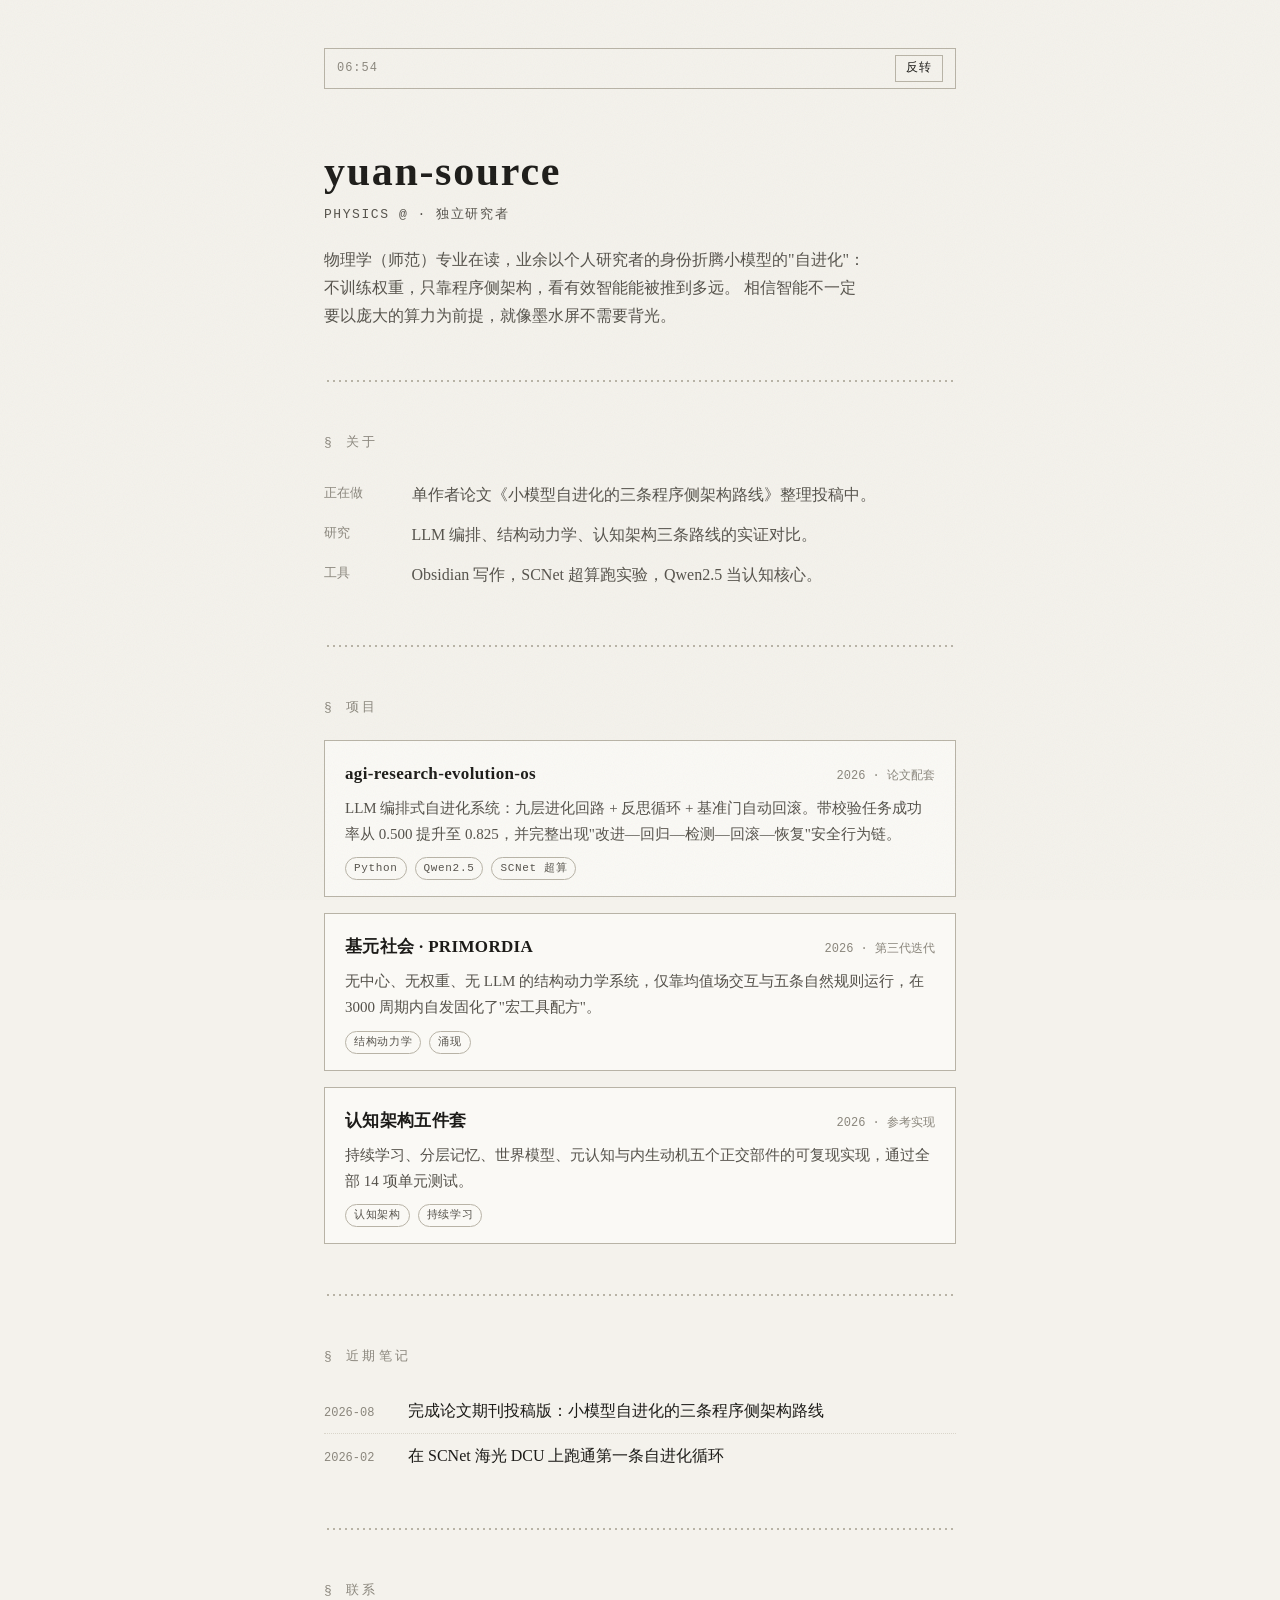
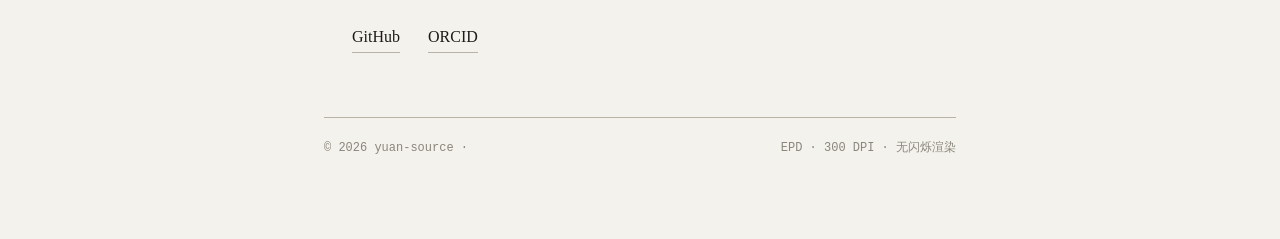
==== index.html @ 93a11d48 "个人主页：墨水屏简约风格" ====
<!DOCTYPE html>
<html lang="zh-CN">
<head>
<meta charset="UTF-8">
<meta name="viewport" content="width=device-width, initial-scale=1.0">
<title>yuan-source · 个人主页</title>
<meta name="description" content="yuan-source的个人主页 —— 物理学（师范）在读，独立研究小模型自进化与认知架构。墨水屏简约风格。">
<style>
  :root {
    --paper: #f4f2ec;
    --ink: #1c1b18;
    --ink-soft: #55524b;
    --ink-faint: #8a867c;
    --line: #d9d5ca;
    --line-strong: #b8b3a6;
    --card: #faf9f5;
  }

  /* 暗色模式：模拟墨水屏反色 */
  html[data-theme="dark"] {
    --paper: #191917;
    --ink: #e8e6df;
    --ink-soft: #b3b0a6;
    --ink-faint: #7d7a71;
    --line: #3a3833;
    --line-strong: #55524a;
    --card: #201f1d;
  }

  * { margin: 0; padding: 0; box-sizing: border-box; }

  html { -webkit-text-size-adjust: 100%; }

  body {
    background: var(--paper);
    color: var(--ink);
    font-family: "Georgia", "Times New Roman", "Songti SC", "SimSun", "Noto Serif SC", serif;
    line-height: 1.75;
    font-size: 16px;
    transition: none; /* 墨水屏没有渐变过渡，切换是瞬时的 */
  }

  /* 纸张颗粒噪点，覆盖全屏，模拟墨水屏纹理 */
  body::before {
    content: "";
    position: fixed;
    inset: 0;
    pointer-events: none;
    z-index: 999;
    opacity: 0.05;
    background-image: url("data:image/svg+xml,%3Csvg xmlns='http://www.w3.org/2000/svg' width='140' height='140'%3E%3Cfilter id='n'%3E%3CfeTurbulence type='fractalNoise' baseFrequency='0.9' numOctaves='2'/%3E%3C/filter%3E%3Crect width='140' height='140' filter='url(%23n)'/%3E%3C/svg%3E");
  }

  .wrap {
    max-width: 680px;
    margin: 0 auto;
    padding: 48px 24px 80px;
  }

  /* ---------- 状态栏：模拟电子阅读器顶栏 ---------- */
  .statusbar {
    display: flex;
    align-items: center;
    justify-content: space-between;
    font-family: "SFMono-Regular", Consolas, "Courier New", monospace;
    font-size: 12px;
    letter-spacing: 0.08em;
    color: var(--ink-faint);
    border: 1px solid var(--line-strong);
    padding: 6px 12px;
    margin-bottom: 56px;
    user-select: none;
  }
  .statusbar .icons { display: flex; align-items: center; gap: 12px; }
  .statusbar svg { display: block; }

  /* ---------- 头部 ---------- */
  header h1 {
    font-size: 42px;
    font-weight: 700;
    letter-spacing: 0.04em;
    line-height: 1.25;
  }
  header .role {
    margin-top: 6px;
    font-family: "SFMono-Regular", Consolas, monospace;
    font-size: 13px;
    color: var(--ink-soft);
    letter-spacing: 0.12em;
  }
  header p.bio {
    margin-top: 20px;
    color: var(--ink-soft);
    max-width: 34em;
  }

  /* ---------- 墨点分隔线 ---------- */
  .dither {
    border: 0;
    height: 6px;
    margin: 48px 0;
    background-image: radial-gradient(var(--line-strong) 1px, transparent 1px);
    background-size: 6px 6px;
    background-position: center;
  }

  /* ---------- 章节 ---------- */
  section h2 {
    font-family: "SFMono-Regular", Consolas, monospace;
    font-size: 13px;
    font-weight: 400;
    letter-spacing: 0.25em;
    color: var(--ink-faint);
    margin-bottom: 20px;
  }
  section h2::before { content: "§ "; }

  .about-list {
    list-style: none;
  }
  .about-list li {
    display: flex;
    gap: 16px;
    padding: 6px 0;
    color: var(--ink-soft);
  }
  .about-list .k {
    flex: 0 0 5.5em;
    font-family: "SFMono-Regular", Consolas, monospace;
    font-size: 13px;
    color: var(--ink-faint);
    padding-top: 2px;
  }

  /* ---------- 项目卡片 ---------- */
  .projects { display: grid; gap: 16px; }
  .project {
    border: 1px solid var(--line-strong);
    background: var(--card);
    padding: 18px 20px 16px;
  }
  .project .head {
    display: flex;
    justify-content: space-between;
    align-items: baseline;
    gap: 12px;
  }
  .project h3 {
    font-size: 17px;
    font-weight: 700;
    letter-spacing: 0.02em;
  }
  .project time {
    font-family: "SFMono-Regular", Consolas, monospace;
    font-size: 12px;
    color: var(--ink-faint);
    white-space: nowrap;
  }
  .project p {
    margin-top: 6px;
    font-size: 15px;
    color: var(--ink-soft);
  }
  .project .tags {
    margin-top: 10px;
    display: flex;
    flex-wrap: wrap;
    gap: 8px;
  }
  .tag {
    font-family: "SFMono-Regular", Consolas, monospace;
    font-size: 11px;
    letter-spacing: 0.06em;
    color: var(--ink-soft);
    border: 1px solid var(--line-strong);
    padding: 1px 8px;
    border-radius: 999px;
  }
  a.project-link { color: inherit; text-decoration: none; display: block; }
  a.project-link:hover h3 { text-decoration: underline; text-underline-offset: 4px; }

  /* ---------- 笔记列表 ---------- */
  .notes { list-style: none; }
  .notes li {
    display: flex;
    gap: 18px;
    align-items: baseline;
    padding: 8px 0;
    border-bottom: 1px dotted var(--line);
  }
  .notes li:last-child { border-bottom: 0; }
  .notes time {
    flex: 0 0 5.5em;
    font-family: "SFMono-Regular", Consolas, monospace;
    font-size: 12px;
    color: var(--ink-faint);
  }
  .notes a {
    color: var(--ink);
    text-decoration: none;
  }
  .notes a:hover { text-decoration: underline; text-underline-offset: 4px; }

  /* ---------- 联系方式 ---------- */
  .links { display: flex; flex-wrap: wrap; gap: 12px 28px; }
  .links a {
    color: var(--ink);
    text-decoration: none;
    border-bottom: 1px solid var(--line-strong);
    padding-bottom: 1px;
  }
  .links a:hover { border-bottom-color: var(--ink); }
  .links .mono {
    font-family: "SFMono-Regular", Consolas, monospace;
    font-size: 14px;
  }

  /* ---------- 页脚 ---------- */
  footer {
    margin-top: 64px;
    padding-top: 20px;
    border-top: 1px solid var(--line-strong);
    display: flex;
    justify-content: space-between;
    gap: 12px;
    flex-wrap: wrap;
    font-family: "SFMono-Regular", Consolas, monospace;
    font-size: 12px;
    color: var(--ink-faint);
  }

  /* ---------- 反转按钮 ---------- */
  #theme-toggle {
    font: inherit;
    font-family: "SFMono-Regular", Consolas, monospace;
    font-size: 12px;
    letter-spacing: 0.08em;
    color: var(--ink);
    background: transparent;
    border: 1px solid var(--line-strong);
    padding: 2px 10px;
    cursor: pointer;
  }
  #theme-toggle:hover { background: var(--ink); color: var(--paper); }

  /* 打印友好 */
  @media print {
    body::before, #theme-toggle { display: none; }
  }

  @media (max-width: 480px) {
    header h1 { font-size: 32px; }
    .wrap { padding-top: 32px; }
  }
</style>
</head>
<body>
<div class="wrap">

  <!-- 顶栏 -->
  <div class="statusbar">
    <span id="clock">--:--</span>
    <div class="icons">
      <button id="theme-toggle" type="button" title="切换反色">反转</button>
    </div>
  </div>

  <!-- 头部 -->
  <header>
    <h1>yuan-source</h1>
    <div class="role">PHYSICS @  · 独立研究者</div>
    <p class="bio">
      物理学（师范）专业在读，业余以个人研究者的身份折腾小模型的"自进化"：
      不训练权重，只靠程序侧架构，看有效智能能被推到多远。
      相信智能不一定要以庞大的算力为前提，就像墨水屏不需要背光。
    </p>
  </header>

  <hr class="dither">

  <!-- 关于 -->
  <section>
    <h2>关于</h2>
    <ul class="about-list">
      <li><span class="k">正在做</span><span>单作者论文《小模型自进化的三条程序侧架构路线》整理投稿中。</span></li>
      <li><span class="k">研究</span><span>LLM 编排、结构动力学、认知架构三条路线的实证对比。</span></li>
      <li><span class="k">工具</span><span>Obsidian 写作，SCNet 超算跑实验，Qwen2.5 当认知核心。</span></li>
    </ul>
  </section>

  <hr class="dither">

  <!-- 项目 -->
  <section>
    <h2>项目</h2>
    <div class="projects">
      <a class="project-link" href="https://github.com/yuan-source-666/agi-research-evolution-os" target="_blank" rel="noopener">
        <article class="project">
          <div class="head">
            <h3>agi-research-evolution-os</h3>
            <time>2026 · 论文配套</time>
          </div>
          <p>LLM 编排式自进化系统：九层进化回路 + 反思循环 + 基准门自动回滚。带校验任务成功率从 0.500 提升至 0.825，并完整出现"改进—回归—检测—回滚—恢复"安全行为链。</p>
          <div class="tags"><span class="tag">Python</span><span class="tag">Qwen2.5</span><span class="tag">SCNet 超算</span></div>
        </article>
      </a>
      <a class="project-link" href="#">
        <article class="project">
          <div class="head">
            <h3>基元社会 · PRIMORDIA</h3>
            <time>2026 · 第三代迭代</time>
          </div>
          <p>无中心、无权重、无 LLM 的结构动力学系统，仅靠均值场交互与五条自然规则运行，在 3000 周期内自发固化了"宏工具配方"。</p>
          <div class="tags"><span class="tag">结构动力学</span><span class="tag">涌现</span></div>
        </article>
      </a>
      <a class="project-link" href="#">
        <article class="project">
          <div class="head">
            <h3>认知架构五件套</h3>
            <time>2026 · 参考实现</time>
          </div>
          <p>持续学习、分层记忆、世界模型、元认知与内生动机五个正交部件的可复现实现，通过全部 14 项单元测试。</p>
          <div class="tags"><span class="tag">认知架构</span><span class="tag">持续学习</span></div>
        </article>
      </a>
    </div>
  </section>

  <hr class="dither">

  <!-- 笔记 -->
  <section>
    <h2>近期笔记</h2>
    <ul class="notes">
      <li><time>2026-08</time><a href="#">完成论文期刊投稿版：小模型自进化的三条程序侧架构路线</a></li>
      <li><time>2026-02</time><a href="#">在 SCNet 海光 DCU 上跑通第一条自进化循环</a></li>
    </ul>
  </section>

  <hr class="dither">

  <!-- 联系 -->
  <section>
    <h2>联系</h2>
    <div class="links">
      <a class="mono" href="mailto:"></a>
      <a href="https://github.com/yuan-source-666" target="_blank" rel="noopener">GitHub</a>
      <a href="https://" target="_blank" rel="noopener">ORCID</a>
    </div>
  </section>

  <!-- 页脚 -->
  <footer>
    <span>© 2026 yuan-source · </span>
    <span>EPD · 300 DPI · 无闪烁渲染</span>
  </footer>

</div>

<script>
  // 时钟：墨水屏设备常见的状态栏时间
  function tick() {
    var d = new Date();
    var pad = function (n) { return String(n).padStart(2, "0"); };
    document.getElementById("clock").textContent =
      pad(d.getHours()) + ":" + pad(d.getMinutes());
  }
  tick();
  setInterval(tick, 30000);

  // 反色切换：模拟墨水屏夜间模式，偏好存入 localStorage
  var root = document.documentElement;
  var saved = null;
  try { saved = localStorage.getItem("ink-theme"); } catch (e) {}
  if (saved) root.setAttribute("data-theme", saved);

  document.getElementById("theme-toggle").addEventListener("click", function () {
    var next = root.getAttribute("data-theme") === "dark" ? "light" : "dark";
    root.setAttribute("data-theme", next);
    try { localStorage.setItem("ink-theme", next); } catch (e) {}
  });
</script>
</body>
</html>
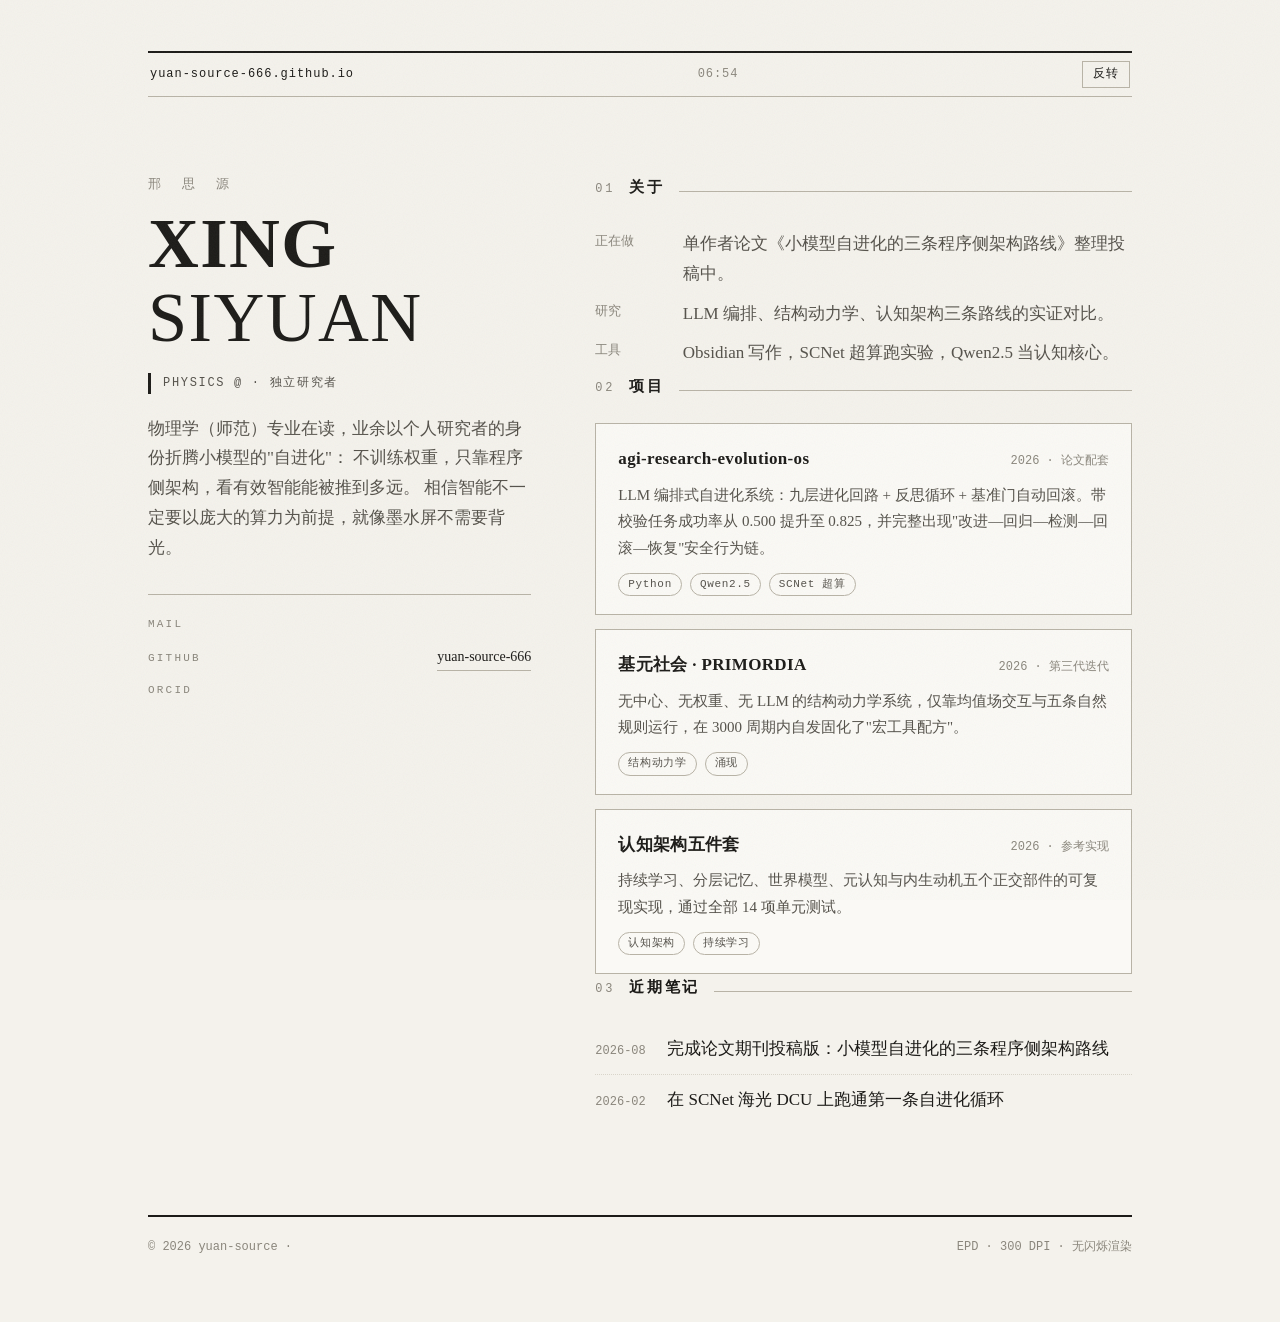
==== commit 4e7ec9d5: "改版：桌面双栏布局、拼音姓名、悬停反色" ====
--- a/index.html
+++ b/index.html
@@ -3,8 +3,8 @@
 <head>
 <meta charset="UTF-8">
 <meta name="viewport" content="width=device-width, initial-scale=1.0">
-<title>yuan-source · 个人主页</title>
-<meta name="description" content="yuan-source的个人主页 —— 物理学（师范）在读，独立研究小模型自进化与认知架构。墨水屏简约风格。">
+<title>yuan-source · yuan-source</title>
+<meta name="description" content="yuan-source（yuan-source）的个人主页 —— 物理学（师范）在读，独立研究小模型自进化与认知架构。墨水屏简约风格。">
 <style>
   :root {
     --paper: #f4f2ec;
@@ -29,16 +29,15 @@
 
   * { margin: 0; padding: 0; box-sizing: border-box; }
 
-  html { -webkit-text-size-adjust: 100%; }
-
   body {
     background: var(--paper);
     color: var(--ink);
     font-family: "Georgia", "Times New Roman", "Songti SC", "SimSun", "Noto Serif SC", serif;
     line-height: 1.75;
-    font-size: 16px;
-    transition: none; /* 墨水屏没有渐变过渡，切换是瞬时的 */
-  }
+    font-size: clamp(15px, 0.4vw + 14px, 17px);
+  }
+
+  ::selection { background: var(--ink); color: var(--paper); }
 
   /* 纸张颗粒噪点，覆盖全屏，模拟墨水屏纹理 */
   body::before {
@@ -52,9 +51,9 @@
   }
 
   .wrap {
-    max-width: 680px;
+    max-width: 1080px;
     margin: 0 auto;
-    padding: 48px 24px 80px;
+    padding: clamp(24px, 4vw, 56px) clamp(20px, 4vw, 48px) 64px;
   }
 
   /* ---------- 状态栏：模拟电子阅读器顶栏 ---------- */
@@ -66,173 +65,16 @@
     font-size: 12px;
     letter-spacing: 0.08em;
     color: var(--ink-faint);
-    border: 1px solid var(--line-strong);
-    padding: 6px 12px;
-    margin-bottom: 56px;
+    border-top: 2px solid var(--ink);
+    border-bottom: 1px solid var(--line-strong);
+    padding: 8px 2px;
+    margin-bottom: clamp(40px, 6vw, 88px);
     user-select: none;
   }
-  .statusbar .icons { display: flex; align-items: center; gap: 12px; }
-  .statusbar svg { display: block; }
-
-  /* ---------- 头部 ---------- */
-  header h1 {
-    font-size: 42px;
-    font-weight: 700;
-    letter-spacing: 0.04em;
-    line-height: 1.25;
-  }
-  header .role {
-    margin-top: 6px;
-    font-family: "SFMono-Regular", Consolas, monospace;
-    font-size: 13px;
-    color: var(--ink-soft);
-    letter-spacing: 0.12em;
-  }
-  header p.bio {
-    margin-top: 20px;
-    color: var(--ink-soft);
-    max-width: 34em;
-  }
-
-  /* ---------- 墨点分隔线 ---------- */
-  .dither {
-    border: 0;
-    height: 6px;
-    margin: 48px 0;
-    background-image: radial-gradient(var(--line-strong) 1px, transparent 1px);
-    background-size: 6px 6px;
-    background-position: center;
-  }
-
-  /* ---------- 章节 ---------- */
-  section h2 {
-    font-family: "SFMono-Regular", Consolas, monospace;
-    font-size: 13px;
-    font-weight: 400;
-    letter-spacing: 0.25em;
-    color: var(--ink-faint);
-    margin-bottom: 20px;
-  }
-  section h2::before { content: "§ "; }
-
-  .about-list {
-    list-style: none;
-  }
-  .about-list li {
-    display: flex;
-    gap: 16px;
-    padding: 6px 0;
-    color: var(--ink-soft);
-  }
-  .about-list .k {
-    flex: 0 0 5.5em;
-    font-family: "SFMono-Regular", Consolas, monospace;
-    font-size: 13px;
-    color: var(--ink-faint);
-    padding-top: 2px;
-  }
-
-  /* ---------- 项目卡片 ---------- */
-  .projects { display: grid; gap: 16px; }
-  .project {
-    border: 1px solid var(--line-strong);
-    background: var(--card);
-    padding: 18px 20px 16px;
-  }
-  .project .head {
-    display: flex;
-    justify-content: space-between;
-    align-items: baseline;
-    gap: 12px;
-  }
-  .project h3 {
-    font-size: 17px;
-    font-weight: 700;
-    letter-spacing: 0.02em;
-  }
-  .project time {
-    font-family: "SFMono-Regular", Consolas, monospace;
-    font-size: 12px;
-    color: var(--ink-faint);
-    white-space: nowrap;
-  }
-  .project p {
-    margin-top: 6px;
-    font-size: 15px;
-    color: var(--ink-soft);
-  }
-  .project .tags {
-    margin-top: 10px;
-    display: flex;
-    flex-wrap: wrap;
-    gap: 8px;
-  }
-  .tag {
-    font-family: "SFMono-Regular", Consolas, monospace;
-    font-size: 11px;
-    letter-spacing: 0.06em;
-    color: var(--ink-soft);
-    border: 1px solid var(--line-strong);
-    padding: 1px 8px;
-    border-radius: 999px;
-  }
-  a.project-link { color: inherit; text-decoration: none; display: block; }
-  a.project-link:hover h3 { text-decoration: underline; text-underline-offset: 4px; }
-
-  /* ---------- 笔记列表 ---------- */
-  .notes { list-style: none; }
-  .notes li {
-    display: flex;
-    gap: 18px;
-    align-items: baseline;
-    padding: 8px 0;
-    border-bottom: 1px dotted var(--line);
-  }
-  .notes li:last-child { border-bottom: 0; }
-  .notes time {
-    flex: 0 0 5.5em;
-    font-family: "SFMono-Regular", Consolas, monospace;
-    font-size: 12px;
-    color: var(--ink-faint);
-  }
-  .notes a {
-    color: var(--ink);
-    text-decoration: none;
-  }
-  .notes a:hover { text-decoration: underline; text-underline-offset: 4px; }
-
-  /* ---------- 联系方式 ---------- */
-  .links { display: flex; flex-wrap: wrap; gap: 12px 28px; }
-  .links a {
-    color: var(--ink);
-    text-decoration: none;
-    border-bottom: 1px solid var(--line-strong);
-    padding-bottom: 1px;
-  }
-  .links a:hover { border-bottom-color: var(--ink); }
-  .links .mono {
-    font-family: "SFMono-Regular", Consolas, monospace;
-    font-size: 14px;
-  }
-
-  /* ---------- 页脚 ---------- */
-  footer {
-    margin-top: 64px;
-    padding-top: 20px;
-    border-top: 1px solid var(--line-strong);
-    display: flex;
-    justify-content: space-between;
-    gap: 12px;
-    flex-wrap: wrap;
-    font-family: "SFMono-Regular", Consolas, monospace;
-    font-size: 12px;
-    color: var(--ink-faint);
-  }
-
-  /* ---------- 反转按钮 ---------- */
+  .statusbar .site { color: var(--ink); }
   #theme-toggle {
     font: inherit;
-    font-family: "SFMono-Regular", Consolas, monospace;
+    font-family: inherit;
     font-size: 12px;
     letter-spacing: 0.08em;
     color: var(--ink);
@@ -243,14 +85,212 @@
   }
   #theme-toggle:hover { background: var(--ink); color: var(--paper); }
 
-  /* 打印友好 */
+  /* ---------- 桌面双栏布局 ---------- */
+  .layout {
+    display: grid;
+    grid-template-columns: 1fr;
+    gap: clamp(40px, 5vw, 80px);
+  }
+  @media (min-width: 900px) {
+    .layout {
+      grid-template-columns: minmax(300px, 5fr) 7fr;
+      align-items: start;
+    }
+    aside { position: sticky; top: 48px; }
+  }
+
+  /* ---------- 头部（左栏） ---------- */
+  header .zh-name {
+    font-family: "SFMono-Regular", Consolas, monospace;
+    font-size: 13px;
+    letter-spacing: 0.5em;
+    color: var(--ink-faint);
+    margin-bottom: 10px;
+  }
+  header h1 {
+    font-size: clamp(44px, 5.5vw, 72px);
+    font-weight: 700;
+    letter-spacing: 0.02em;
+    line-height: 1.05;
+    text-transform: uppercase;
+  }
+  header h1 .given { display: block; font-weight: 400; }
+  header .role {
+    margin-top: 18px;
+    font-family: "SFMono-Regular", Consolas, monospace;
+    font-size: 12px;
+    color: var(--ink-soft);
+    letter-spacing: 0.14em;
+    border-left: 3px solid var(--ink);
+    padding-left: 12px;
+  }
+  header p.bio {
+    margin-top: 20px;
+    color: var(--ink-soft);
+  }
+
+  /* 左栏联系方式 */
+  .contact {
+    margin-top: 32px;
+    padding-top: 20px;
+    border-top: 1px solid var(--line-strong);
+    display: grid;
+    gap: 10px;
+  }
+  .contact a {
+    display: flex;
+    justify-content: space-between;
+    align-items: baseline;
+    gap: 12px;
+    color: var(--ink);
+    text-decoration: none;
+    font-size: 14px;
+  }
+  .contact a .label {
+    font-family: "SFMono-Regular", Consolas, monospace;
+    font-size: 11px;
+    letter-spacing: 0.2em;
+    color: var(--ink-faint);
+  }
+  .contact a .value {
+    border-bottom: 1px solid var(--line-strong);
+    padding-bottom: 1px;
+    word-break: break-all;
+    text-align: right;
+  }
+  .contact a:hover .value { border-bottom-color: var(--ink); }
+
+  /* ---------- 墨点分隔线（移动端用） ---------- */
+  .dither {
+    border: 0;
+    height: 6px;
+    margin: 40px 0;
+    background-image: radial-gradient(var(--line-strong) 1px, transparent 1px);
+    background-size: 6px 6px;
+    background-position: center;
+  }
+  @media (min-width: 900px) { .dither { display: none; } }
+
+  /* ---------- 章节 ---------- */
+  section + section { margin-top: clamp(44px, 5vw, 72px); }
+  section h2 {
+    display: flex;
+    align-items: baseline;
+    gap: 14px;
+    font-size: 15px;
+    font-weight: 700;
+    letter-spacing: 0.18em;
+    margin-bottom: 24px;
+  }
+  section h2 .no {
+    font-family: "SFMono-Regular", Consolas, monospace;
+    font-size: 12px;
+    font-weight: 400;
+    color: var(--ink-faint);
+  }
+  section h2::after {
+    content: "";
+    flex: 1;
+    height: 1px;
+    background: var(--line-strong);
+  }
+
+  .about-list { list-style: none; }
+  .about-list li {
+    display: flex;
+    gap: 16px;
+    padding: 5px 0;
+    color: var(--ink-soft);
+  }
+  .about-list .k {
+    flex: 0 0 5.5em;
+    font-family: "SFMono-Regular", Consolas, monospace;
+    font-size: 13px;
+    color: var(--ink-faint);
+    padding-top: 2px;
+  }
+
+  /* ---------- 项目卡片 ---------- */
+  .projects { display: grid; gap: 14px; }
+  .project {
+    border: 1px solid var(--line-strong);
+    background: var(--card);
+    padding: 20px 22px 18px;
+  }
+  .project .head {
+    display: flex;
+    justify-content: space-between;
+    align-items: baseline;
+    gap: 12px;
+  }
+  .project h3 { font-size: 17px; font-weight: 700; letter-spacing: 0.02em; }
+  .project time {
+    font-family: "SFMono-Regular", Consolas, monospace;
+    font-size: 12px;
+    color: var(--ink-faint);
+    white-space: nowrap;
+  }
+  .project p { margin-top: 8px; font-size: 15px; color: var(--ink-soft); }
+  .project .tags { margin-top: 12px; display: flex; flex-wrap: wrap; gap: 8px; }
+  .tag {
+    font-family: "SFMono-Regular", Consolas, monospace;
+    font-size: 11px;
+    letter-spacing: 0.06em;
+    color: var(--ink-soft);
+    border: 1px solid var(--line-strong);
+    padding: 1px 9px;
+    border-radius: 999px;
+  }
+  a.project-link { color: inherit; text-decoration: none; display: block; }
+
+  /* 墨水屏式悬停：整卡反色，无过渡动画 */
+  a.project-link:hover .project { background: var(--ink); }
+  a.project-link:hover .project h3,
+  a.project-link:hover .project p,
+  a.project-link:hover .project time,
+  a.project-link:hover .project .tag { color: var(--paper); }
+  a.project-link:hover .project .tag { border-color: var(--paper); }
+  a.project-link:hover .project time { opacity: 0.7; }
+
+  /* ---------- 笔记列表 ---------- */
+  .notes { list-style: none; }
+  .notes li {
+    display: flex;
+    gap: 18px;
+    align-items: baseline;
+    padding: 10px 0;
+    border-bottom: 1px dotted var(--line);
+  }
+  .notes li:last-child { border-bottom: 0; }
+  .notes time {
+    flex: 0 0 4.5em;
+    font-family: "SFMono-Regular", Consolas, monospace;
+    font-size: 12px;
+    color: var(--ink-faint);
+  }
+  .notes a { color: var(--ink); text-decoration: none; }
+  .notes a:hover { text-decoration: underline; text-underline-offset: 4px; }
+
+  /* ---------- 页脚 ---------- */
+  footer {
+    margin-top: clamp(56px, 7vw, 96px);
+    padding-top: 20px;
+    border-top: 2px solid var(--ink);
+    display: flex;
+    justify-content: space-between;
+    gap: 12px;
+    flex-wrap: wrap;
+    font-family: "SFMono-Regular", Consolas, monospace;
+    font-size: 12px;
+    color: var(--ink-faint);
+  }
+
+  @media (max-width: 480px) {
+    .about-list li { flex-direction: column; gap: 2px; }
+  }
+
   @media print {
     body::before, #theme-toggle { display: none; }
-  }
-
-  @media (max-width: 480px) {
-    header h1 { font-size: 32px; }
-    .wrap { padding-top: 32px; }
   }
 </style>
 </head>
@@ -259,96 +299,99 @@
 
   <!-- 顶栏 -->
   <div class="statusbar">
+    <span class="site">yuan-source-666.github.io</span>
     <span id="clock">--:--</span>
-    <div class="icons">
-      <button id="theme-toggle" type="button" title="切换反色">反转</button>
-    </div>
+    <button id="theme-toggle" type="button" title="切换反色">反转</button>
   </div>
 
-  <!-- 头部 -->
-  <header>
-    <h1>yuan-source</h1>
-    <div class="role">PHYSICS @  · 独立研究者</div>
-    <p class="bio">
-      物理学（师范）专业在读，业余以个人研究者的身份折腾小模型的"自进化"：
-      不训练权重，只靠程序侧架构，看有效智能能被推到多远。
-      相信智能不一定要以庞大的算力为前提，就像墨水屏不需要背光。
-    </p>
-  </header>
-
-  <hr class="dither">
-
-  <!-- 关于 -->
-  <section>
-    <h2>关于</h2>
-    <ul class="about-list">
-      <li><span class="k">正在做</span><span>单作者论文《小模型自进化的三条程序侧架构路线》整理投稿中。</span></li>
-      <li><span class="k">研究</span><span>LLM 编排、结构动力学、认知架构三条路线的实证对比。</span></li>
-      <li><span class="k">工具</span><span>Obsidian 写作，SCNet 超算跑实验，Qwen2.5 当认知核心。</span></li>
-    </ul>
-  </section>
-
-  <hr class="dither">
-
-  <!-- 项目 -->
-  <section>
-    <h2>项目</h2>
-    <div class="projects">
-      <a class="project-link" href="https://github.com/yuan-source-666/agi-research-evolution-os" target="_blank" rel="noopener">
-        <article class="project">
-          <div class="head">
-            <h3>agi-research-evolution-os</h3>
-            <time>2026 · 论文配套</time>
-          </div>
-          <p>LLM 编排式自进化系统：九层进化回路 + 反思循环 + 基准门自动回滚。带校验任务成功率从 0.500 提升至 0.825，并完整出现"改进—回归—检测—回滚—恢复"安全行为链。</p>
-          <div class="tags"><span class="tag">Python</span><span class="tag">Qwen2.5</span><span class="tag">SCNet 超算</span></div>
-        </article>
-      </a>
-      <a class="project-link" href="#">
-        <article class="project">
-          <div class="head">
-            <h3>基元社会 · PRIMORDIA</h3>
-            <time>2026 · 第三代迭代</time>
-          </div>
-          <p>无中心、无权重、无 LLM 的结构动力学系统，仅靠均值场交互与五条自然规则运行，在 3000 周期内自发固化了"宏工具配方"。</p>
-          <div class="tags"><span class="tag">结构动力学</span><span class="tag">涌现</span></div>
-        </article>
-      </a>
-      <a class="project-link" href="#">
-        <article class="project">
-          <div class="head">
-            <h3>认知架构五件套</h3>
-            <time>2026 · 参考实现</time>
-          </div>
-          <p>持续学习、分层记忆、世界模型、元认知与内生动机五个正交部件的可复现实现，通过全部 14 项单元测试。</p>
-          <div class="tags"><span class="tag">认知架构</span><span class="tag">持续学习</span></div>
-        </article>
-      </a>
-    </div>
-  </section>
-
-  <hr class="dither">
-
-  <!-- 笔记 -->
-  <section>
-    <h2>近期笔记</h2>
-    <ul class="notes">
-      <li><time>2026-08</time><a href="#">完成论文期刊投稿版：小模型自进化的三条程序侧架构路线</a></li>
-      <li><time>2026-02</time><a href="#">在 SCNet 海光 DCU 上跑通第一条自进化循环</a></li>
-    </ul>
-  </section>
-
-  <hr class="dither">
-
-  <!-- 联系 -->
-  <section>
-    <h2>联系</h2>
-    <div class="links">
-      <a class="mono" href="mailto:"></a>
-      <a href="https://github.com/yuan-source-666" target="_blank" rel="noopener">GitHub</a>
-      <a href="https://" target="_blank" rel="noopener">ORCID</a>
-    </div>
-  </section>
+  <div class="layout">
+
+    <!-- 左栏：身份信息 -->
+    <aside>
+      <header>
+        <div class="zh-name">邢 思 源</div>
+        <h1>Xing<span class="given">Siyuan</span></h1>
+        <div class="role">PHYSICS @  · 独立研究者</div>
+        <p class="bio">
+          物理学（师范）专业在读，业余以个人研究者的身份折腾小模型的"自进化"：
+          不训练权重，只靠程序侧架构，看有效智能能被推到多远。
+          相信智能不一定要以庞大的算力为前提，就像墨水屏不需要背光。
+        </p>
+      </header>
+
+      <nav class="contact">
+        <a href="mailto:">
+          <span class="label">MAIL</span><span class="value"></span>
+        </a>
+        <a href="https://github.com/yuan-source-666" target="_blank" rel="noopener">
+          <span class="label">GITHUB</span><span class="value">yuan-source-666</span>
+        </a>
+        <a href="https://" target="_blank" rel="noopener">
+          <span class="label">ORCID</span><span class="value"></span>
+        </a>
+      </nav>
+    </aside>
+
+    <!-- 右栏：内容 -->
+    <main>
+      <section>
+        <h2><span class="no">01</span>关于</h2>
+        <ul class="about-list">
+          <li><span class="k">正在做</span><span>单作者论文《小模型自进化的三条程序侧架构路线》整理投稿中。</span></li>
+          <li><span class="k">研究</span><span>LLM 编排、结构动力学、认知架构三条路线的实证对比。</span></li>
+          <li><span class="k">工具</span><span>Obsidian 写作，SCNet 超算跑实验，Qwen2.5 当认知核心。</span></li>
+        </ul>
+      </section>
+
+      <hr class="dither">
+
+      <section>
+        <h2><span class="no">02</span>项目</h2>
+        <div class="projects">
+          <a class="project-link" href="https://github.com/yuan-source-666/agi-research-evolution-os" target="_blank" rel="noopener">
+            <article class="project">
+              <div class="head">
+                <h3>agi-research-evolution-os</h3>
+                <time>2026 · 论文配套</time>
+              </div>
+              <p>LLM 编排式自进化系统：九层进化回路 + 反思循环 + 基准门自动回滚。带校验任务成功率从 0.500 提升至 0.825，并完整出现"改进—回归—检测—回滚—恢复"安全行为链。</p>
+              <div class="tags"><span class="tag">Python</span><span class="tag">Qwen2.5</span><span class="tag">SCNet 超算</span></div>
+            </article>
+          </a>
+          <a class="project-link" href="#">
+            <article class="project">
+              <div class="head">
+                <h3>基元社会 · PRIMORDIA</h3>
+                <time>2026 · 第三代迭代</time>
+              </div>
+              <p>无中心、无权重、无 LLM 的结构动力学系统，仅靠均值场交互与五条自然规则运行，在 3000 周期内自发固化了"宏工具配方"。</p>
+              <div class="tags"><span class="tag">结构动力学</span><span class="tag">涌现</span></div>
+            </article>
+          </a>
+          <a class="project-link" href="#">
+            <article class="project">
+              <div class="head">
+                <h3>认知架构五件套</h3>
+                <time>2026 · 参考实现</time>
+              </div>
+              <p>持续学习、分层记忆、世界模型、元认知与内生动机五个正交部件的可复现实现，通过全部 14 项单元测试。</p>
+              <div class="tags"><span class="tag">认知架构</span><span class="tag">持续学习</span></div>
+            </article>
+          </a>
+        </div>
+      </section>
+
+      <hr class="dither">
+
+      <section>
+        <h2><span class="no">03</span>近期笔记</h2>
+        <ul class="notes">
+          <li><time>2026-08</time><a href="#">完成论文期刊投稿版：小模型自进化的三条程序侧架构路线</a></li>
+          <li><time>2026-02</time><a href="#">在 SCNet 海光 DCU 上跑通第一条自进化循环</a></li>
+        </ul>
+      </section>
+    </main>
+  </div>
 
   <!-- 页脚 -->
   <footer>
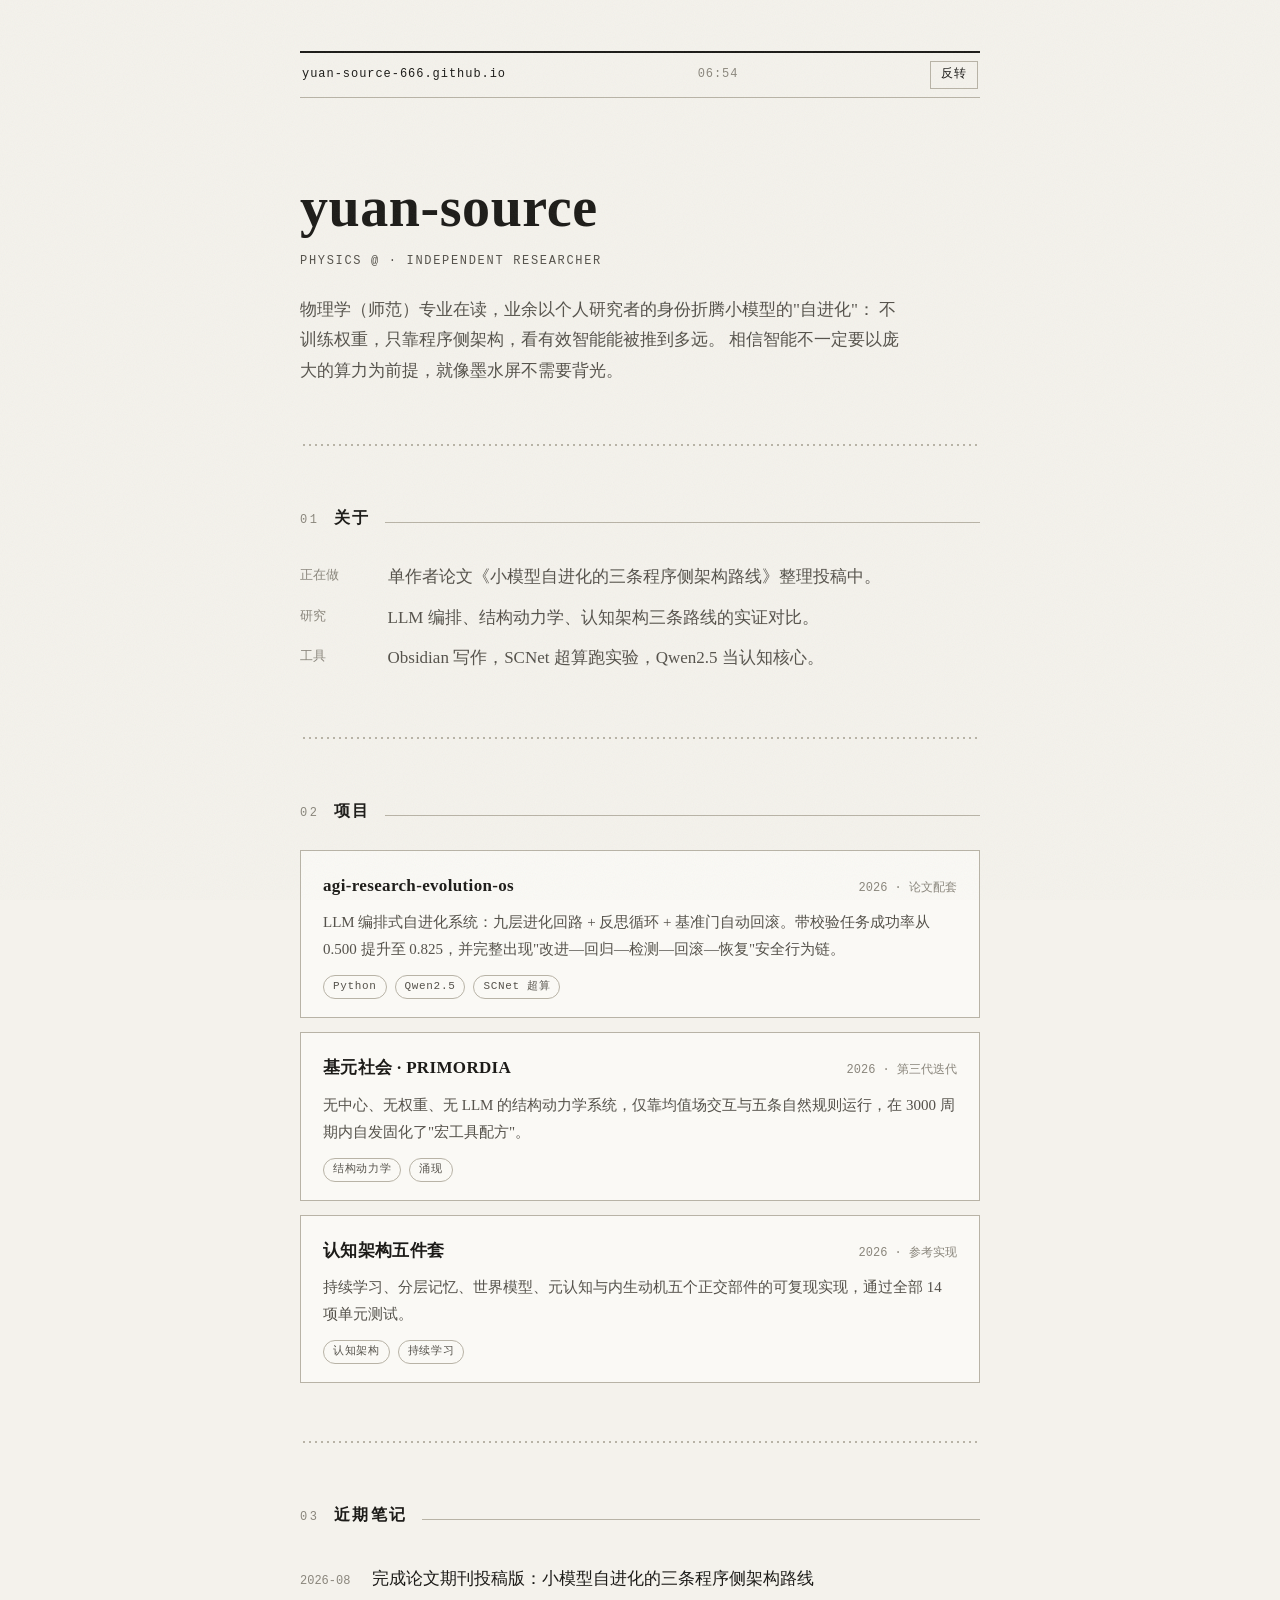
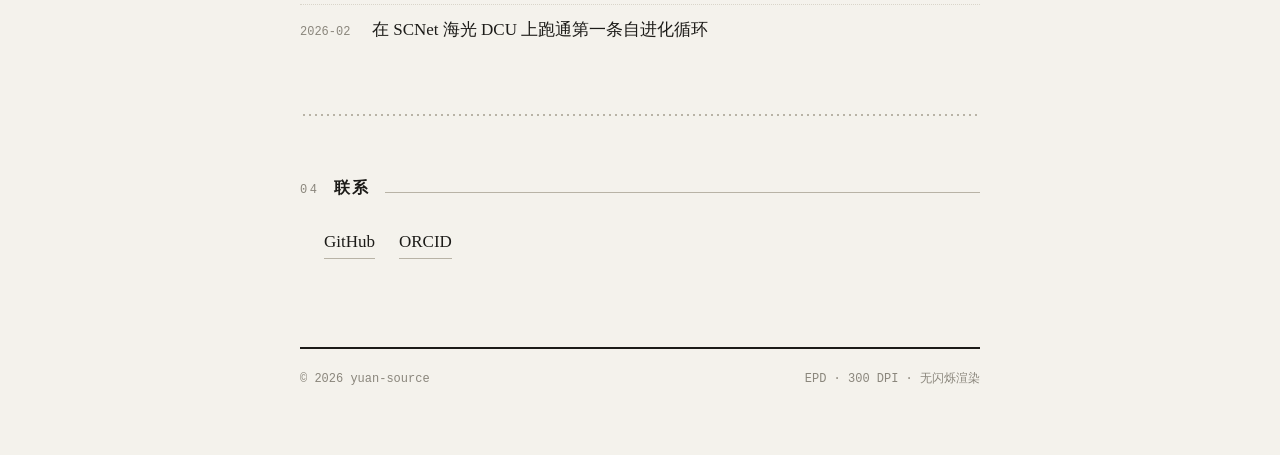
==== commit 8f7b4ff0: "改版：去掉汉字名，单栏居中布局，姓名常规大小写" ====
--- a/index.html
+++ b/index.html
@@ -3,8 +3,8 @@
 <head>
 <meta charset="UTF-8">
 <meta name="viewport" content="width=device-width, initial-scale=1.0">
-<title>yuan-source · yuan-source</title>
-<meta name="description" content="yuan-source（yuan-source）的个人主页 —— 物理学（师范）在读，独立研究小模型自进化与认知架构。墨水屏简约风格。">
+<title>yuan-source</title>
+<meta name="description" content="yuan-source 的个人主页 —— 物理学（师范）在读，独立研究小模型自进化与认知架构。墨水屏简约风格。">
 <style>
   :root {
     --paper: #f4f2ec;
@@ -33,7 +33,7 @@
     background: var(--paper);
     color: var(--ink);
     font-family: "Georgia", "Times New Roman", "Songti SC", "SimSun", "Noto Serif SC", serif;
-    line-height: 1.75;
+    line-height: 1.8;
     font-size: clamp(15px, 0.4vw + 14px, 17px);
   }
 
@@ -51,9 +51,9 @@
   }
 
   .wrap {
-    max-width: 1080px;
+    max-width: 760px;
     margin: 0 auto;
-    padding: clamp(24px, 4vw, 56px) clamp(20px, 4vw, 48px) 64px;
+    padding: clamp(24px, 4vw, 56px) clamp(20px, 4vw, 40px) 64px;
   }
 
   /* ---------- 状态栏：模拟电子阅读器顶栏 ---------- */
@@ -61,6 +61,7 @@
     display: flex;
     align-items: center;
     justify-content: space-between;
+    gap: 16px;
     font-family: "SFMono-Regular", Consolas, "Courier New", monospace;
     font-size: 12px;
     letter-spacing: 0.08em;
@@ -68,10 +69,10 @@
     border-top: 2px solid var(--ink);
     border-bottom: 1px solid var(--line-strong);
     padding: 8px 2px;
-    margin-bottom: clamp(40px, 6vw, 88px);
+    margin-bottom: clamp(44px, 6vw, 80px);
     user-select: none;
   }
-  .statusbar .site { color: var(--ink); }
+  .statusbar .site { color: var(--ink); overflow: hidden; text-overflow: ellipsis; white-space: nowrap; }
   #theme-toggle {
     font: inherit;
     font-family: inherit;
@@ -82,104 +83,48 @@
     border: 1px solid var(--line-strong);
     padding: 2px 10px;
     cursor: pointer;
+    flex: none;
   }
   #theme-toggle:hover { background: var(--ink); color: var(--paper); }
 
-  /* ---------- 桌面双栏布局 ---------- */
-  .layout {
-    display: grid;
-    grid-template-columns: 1fr;
-    gap: clamp(40px, 5vw, 80px);
-  }
-  @media (min-width: 900px) {
-    .layout {
-      grid-template-columns: minmax(300px, 5fr) 7fr;
-      align-items: start;
-    }
-    aside { position: sticky; top: 48px; }
-  }
-
-  /* ---------- 头部（左栏） ---------- */
-  header .zh-name {
-    font-family: "SFMono-Regular", Consolas, monospace;
-    font-size: 13px;
-    letter-spacing: 0.5em;
-    color: var(--ink-faint);
-    margin-bottom: 10px;
-  }
+  /* ---------- 头部 ---------- */
   header h1 {
-    font-size: clamp(44px, 5.5vw, 72px);
+    font-size: clamp(38px, 5vw, 56px);
     font-weight: 700;
-    letter-spacing: 0.02em;
-    line-height: 1.05;
-    text-transform: uppercase;
-  }
-  header h1 .given { display: block; font-weight: 400; }
+    letter-spacing: 0.01em;
+    line-height: 1.15;
+  }
   header .role {
-    margin-top: 18px;
+    margin-top: 12px;
     font-family: "SFMono-Regular", Consolas, monospace;
     font-size: 12px;
     color: var(--ink-soft);
     letter-spacing: 0.14em;
-    border-left: 3px solid var(--ink);
-    padding-left: 12px;
   }
   header p.bio {
-    margin-top: 20px;
+    margin-top: 22px;
     color: var(--ink-soft);
-  }
-
-  /* 左栏联系方式 */
-  .contact {
-    margin-top: 32px;
-    padding-top: 20px;
-    border-top: 1px solid var(--line-strong);
-    display: grid;
-    gap: 10px;
-  }
-  .contact a {
-    display: flex;
-    justify-content: space-between;
-    align-items: baseline;
-    gap: 12px;
-    color: var(--ink);
-    text-decoration: none;
-    font-size: 14px;
-  }
-  .contact a .label {
-    font-family: "SFMono-Regular", Consolas, monospace;
-    font-size: 11px;
-    letter-spacing: 0.2em;
-    color: var(--ink-faint);
-  }
-  .contact a .value {
-    border-bottom: 1px solid var(--line-strong);
-    padding-bottom: 1px;
-    word-break: break-all;
-    text-align: right;
-  }
-  .contact a:hover .value { border-bottom-color: var(--ink); }
-
-  /* ---------- 墨点分隔线（移动端用） ---------- */
+    max-width: 36em;
+  }
+
+  /* ---------- 墨点分隔线 ---------- */
   .dither {
     border: 0;
     height: 6px;
-    margin: 40px 0;
+    margin: clamp(36px, 5vw, 56px) 0;
     background-image: radial-gradient(var(--line-strong) 1px, transparent 1px);
     background-size: 6px 6px;
     background-position: center;
   }
-  @media (min-width: 900px) { .dither { display: none; } }
 
   /* ---------- 章节 ---------- */
-  section + section { margin-top: clamp(44px, 5vw, 72px); }
   section h2 {
     display: flex;
     align-items: baseline;
     gap: 14px;
-    font-size: 15px;
+    font-size: 16px;
     font-weight: 700;
-    letter-spacing: 0.18em;
+    letter-spacing: 0.16em;
     margin-bottom: 24px;
   }
   section h2 .no {
@@ -271,9 +216,25 @@
   .notes a { color: var(--ink); text-decoration: none; }
   .notes a:hover { text-decoration: underline; text-underline-offset: 4px; }
 
+  /* ---------- 联系方式 ---------- */
+  .contact {
+    display: flex;
+    flex-wrap: wrap;
+    gap: 12px 24px;
+    align-items: baseline;
+  }
+  .contact a {
+    color: var(--ink);
+    text-decoration: none;
+    border-bottom: 1px solid var(--line-strong);
+    padding-bottom: 1px;
+  }
+  .contact a:hover { border-bottom-color: var(--ink); }
+  .contact .mono { font-family: "SFMono-Regular", Consolas, monospace; font-size: 14px; }
+
   /* ---------- 页脚 ---------- */
   footer {
-    margin-top: clamp(56px, 7vw, 96px);
+    margin-top: clamp(56px, 7vw, 88px);
     padding-top: 20px;
     border-top: 2px solid var(--ink);
     display: flex;
@@ -304,98 +265,94 @@
     <button id="theme-toggle" type="button" title="切换反色">反转</button>
   </div>
 
-  <div class="layout">
-
-    <!-- 左栏：身份信息 -->
-    <aside>
-      <header>
-        <div class="zh-name">邢 思 源</div>
-        <h1>Xing<span class="given">Siyuan</span></h1>
-        <div class="role">PHYSICS @  · 独立研究者</div>
-        <p class="bio">
-          物理学（师范）专业在读，业余以个人研究者的身份折腾小模型的"自进化"：
-          不训练权重，只靠程序侧架构，看有效智能能被推到多远。
-          相信智能不一定要以庞大的算力为前提，就像墨水屏不需要背光。
-        </p>
-      </header>
-
-      <nav class="contact">
-        <a href="mailto:">
-          <span class="label">MAIL</span><span class="value"></span>
-        </a>
-        <a href="https://github.com/yuan-source-666" target="_blank" rel="noopener">
-          <span class="label">GITHUB</span><span class="value">yuan-source-666</span>
-        </a>
-        <a href="https://" target="_blank" rel="noopener">
-          <span class="label">ORCID</span><span class="value"></span>
-        </a>
-      </nav>
-    </aside>
-
-    <!-- 右栏：内容 -->
-    <main>
-      <section>
-        <h2><span class="no">01</span>关于</h2>
-        <ul class="about-list">
-          <li><span class="k">正在做</span><span>单作者论文《小模型自进化的三条程序侧架构路线》整理投稿中。</span></li>
-          <li><span class="k">研究</span><span>LLM 编排、结构动力学、认知架构三条路线的实证对比。</span></li>
-          <li><span class="k">工具</span><span>Obsidian 写作，SCNet 超算跑实验，Qwen2.5 当认知核心。</span></li>
-        </ul>
-      </section>
-
-      <hr class="dither">
-
-      <section>
-        <h2><span class="no">02</span>项目</h2>
-        <div class="projects">
-          <a class="project-link" href="https://github.com/yuan-source-666/agi-research-evolution-os" target="_blank" rel="noopener">
-            <article class="project">
-              <div class="head">
-                <h3>agi-research-evolution-os</h3>
-                <time>2026 · 论文配套</time>
-              </div>
-              <p>LLM 编排式自进化系统：九层进化回路 + 反思循环 + 基准门自动回滚。带校验任务成功率从 0.500 提升至 0.825，并完整出现"改进—回归—检测—回滚—恢复"安全行为链。</p>
-              <div class="tags"><span class="tag">Python</span><span class="tag">Qwen2.5</span><span class="tag">SCNet 超算</span></div>
-            </article>
-          </a>
-          <a class="project-link" href="#">
-            <article class="project">
-              <div class="head">
-                <h3>基元社会 · PRIMORDIA</h3>
-                <time>2026 · 第三代迭代</time>
-              </div>
-              <p>无中心、无权重、无 LLM 的结构动力学系统，仅靠均值场交互与五条自然规则运行，在 3000 周期内自发固化了"宏工具配方"。</p>
-              <div class="tags"><span class="tag">结构动力学</span><span class="tag">涌现</span></div>
-            </article>
-          </a>
-          <a class="project-link" href="#">
-            <article class="project">
-              <div class="head">
-                <h3>认知架构五件套</h3>
-                <time>2026 · 参考实现</time>
-              </div>
-              <p>持续学习、分层记忆、世界模型、元认知与内生动机五个正交部件的可复现实现，通过全部 14 项单元测试。</p>
-              <div class="tags"><span class="tag">认知架构</span><span class="tag">持续学习</span></div>
-            </article>
-          </a>
-        </div>
-      </section>
-
-      <hr class="dither">
-
-      <section>
-        <h2><span class="no">03</span>近期笔记</h2>
-        <ul class="notes">
-          <li><time>2026-08</time><a href="#">完成论文期刊投稿版：小模型自进化的三条程序侧架构路线</a></li>
-          <li><time>2026-02</time><a href="#">在 SCNet 海光 DCU 上跑通第一条自进化循环</a></li>
-        </ul>
-      </section>
-    </main>
-  </div>
+  <!-- 头部 -->
+  <header>
+    <h1>yuan-source</h1>
+    <div class="role">PHYSICS @  · INDEPENDENT RESEARCHER</div>
+    <p class="bio">
+      物理学（师范）专业在读，业余以个人研究者的身份折腾小模型的"自进化"：
+      不训练权重，只靠程序侧架构，看有效智能能被推到多远。
+      相信智能不一定要以庞大的算力为前提，就像墨水屏不需要背光。
+    </p>
+  </header>
+
+  <hr class="dither">
+
+  <!-- 关于 -->
+  <section>
+    <h2><span class="no">01</span>关于</h2>
+    <ul class="about-list">
+      <li><span class="k">正在做</span><span>单作者论文《小模型自进化的三条程序侧架构路线》整理投稿中。</span></li>
+      <li><span class="k">研究</span><span>LLM 编排、结构动力学、认知架构三条路线的实证对比。</span></li>
+      <li><span class="k">工具</span><span>Obsidian 写作，SCNet 超算跑实验，Qwen2.5 当认知核心。</span></li>
+    </ul>
+  </section>
+
+  <hr class="dither">
+
+  <!-- 项目 -->
+  <section>
+    <h2><span class="no">02</span>项目</h2>
+    <div class="projects">
+      <a class="project-link" href="https://github.com/yuan-source-666/agi-research-evolution-os" target="_blank" rel="noopener">
+        <article class="project">
+          <div class="head">
+            <h3>agi-research-evolution-os</h3>
+            <time>2026 · 论文配套</time>
+          </div>
+          <p>LLM 编排式自进化系统：九层进化回路 + 反思循环 + 基准门自动回滚。带校验任务成功率从 0.500 提升至 0.825，并完整出现"改进—回归—检测—回滚—恢复"安全行为链。</p>
+          <div class="tags"><span class="tag">Python</span><span class="tag">Qwen2.5</span><span class="tag">SCNet 超算</span></div>
+        </article>
+      </a>
+      <a class="project-link" href="#">
+        <article class="project">
+          <div class="head">
+            <h3>基元社会 · PRIMORDIA</h3>
+            <time>2026 · 第三代迭代</time>
+          </div>
+          <p>无中心、无权重、无 LLM 的结构动力学系统，仅靠均值场交互与五条自然规则运行，在 3000 周期内自发固化了"宏工具配方"。</p>
+          <div class="tags"><span class="tag">结构动力学</span><span class="tag">涌现</span></div>
+        </article>
+      </a>
+      <a class="project-link" href="#">
+        <article class="project">
+          <div class="head">
+            <h3>认知架构五件套</h3>
+            <time>2026 · 参考实现</time>
+          </div>
+          <p>持续学习、分层记忆、世界模型、元认知与内生动机五个正交部件的可复现实现，通过全部 14 项单元测试。</p>
+          <div class="tags"><span class="tag">认知架构</span><span class="tag">持续学习</span></div>
+        </article>
+      </a>
+    </div>
+  </section>
+
+  <hr class="dither">
+
+  <!-- 近期笔记 -->
+  <section>
+    <h2><span class="no">03</span>近期笔记</h2>
+    <ul class="notes">
+      <li><time>2026-08</time><a href="#">完成论文期刊投稿版：小模型自进化的三条程序侧架构路线</a></li>
+      <li><time>2026-02</time><a href="#">在 SCNet 海光 DCU 上跑通第一条自进化循环</a></li>
+    </ul>
+  </section>
+
+  <hr class="dither">
+
+  <!-- 联系 -->
+  <section>
+    <h2><span class="no">04</span>联系</h2>
+    <div class="contact">
+      <a class="mono" href="mailto:"></a>
+      <a href="https://github.com/yuan-source-666" target="_blank" rel="noopener">GitHub</a>
+      <a href="https://" target="_blank" rel="noopener">ORCID</a>
+    </div>
+  </section>
 
   <!-- 页脚 -->
   <footer>
-    <span>© 2026 yuan-source · </span>
+    <span>© 2026 yuan-source</span>
     <span>EPD · 300 DPI · 无闪烁渲染</span>
   </footer>
 
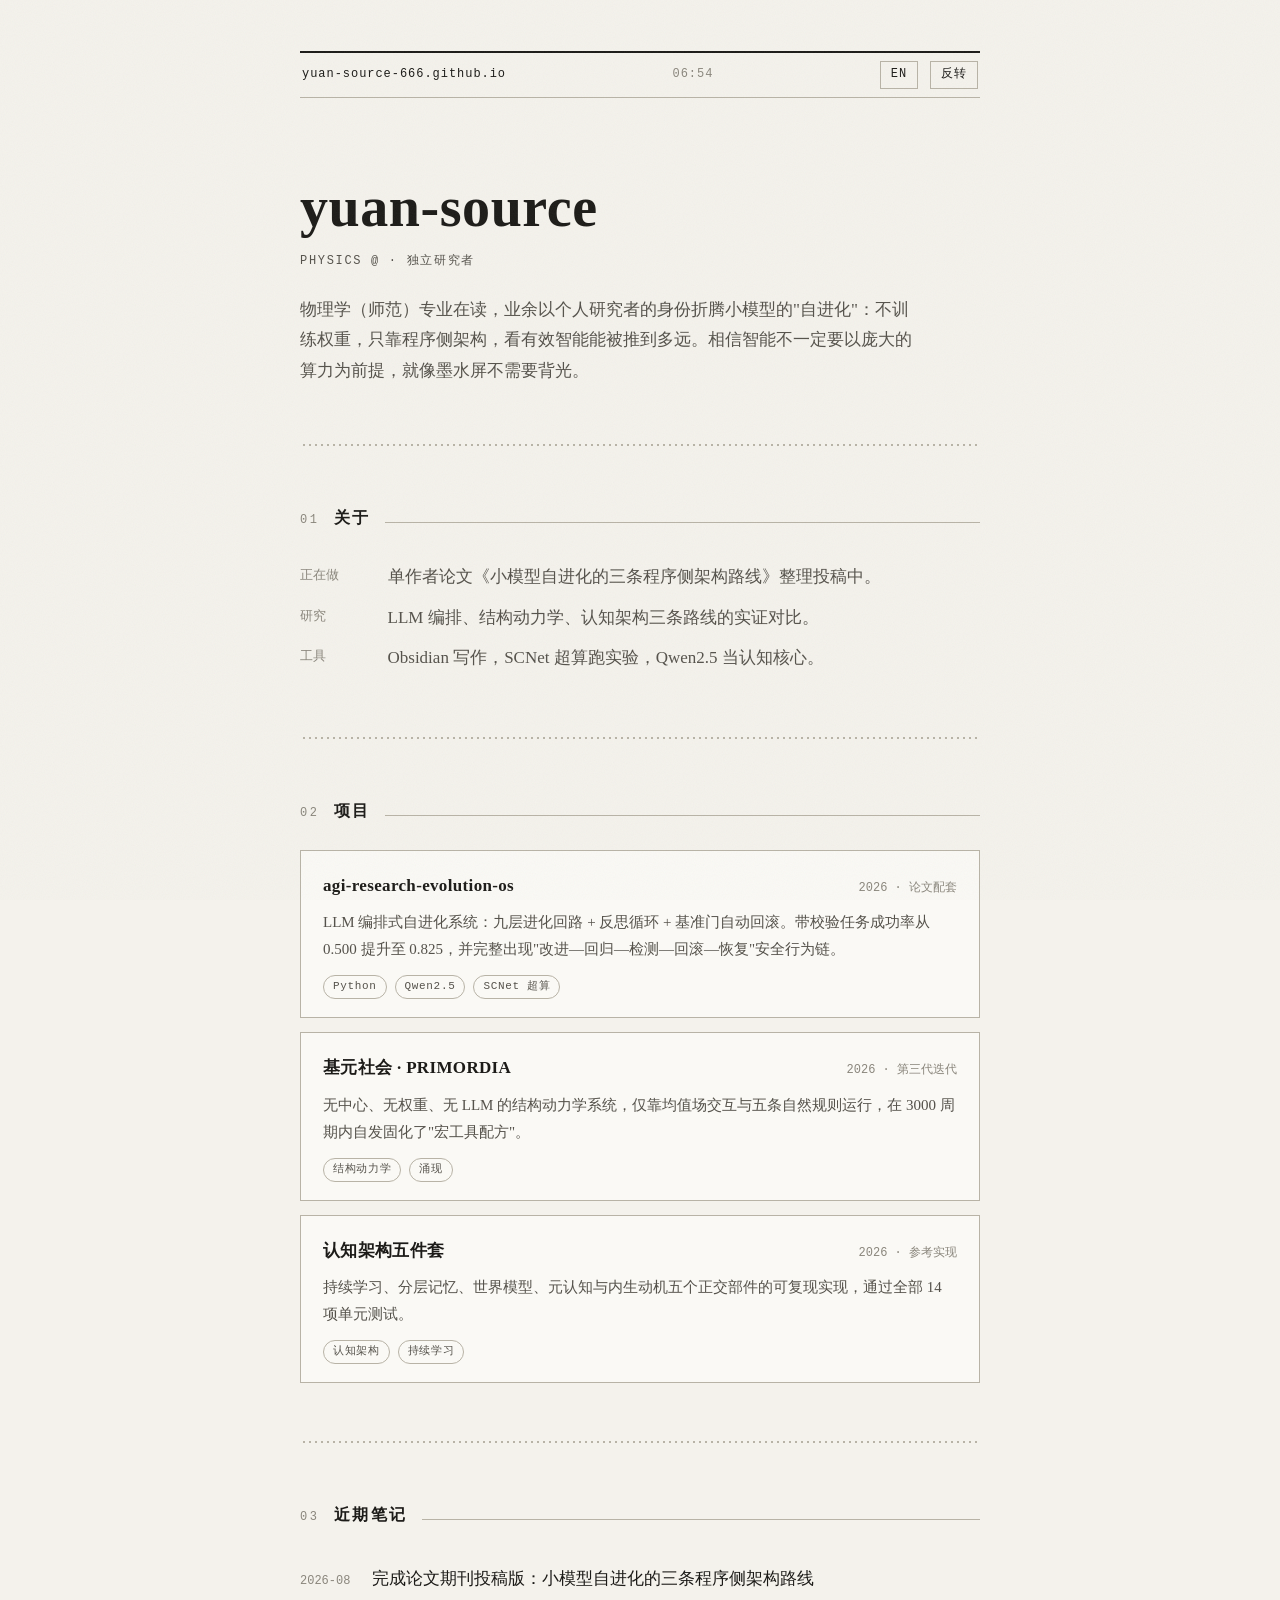
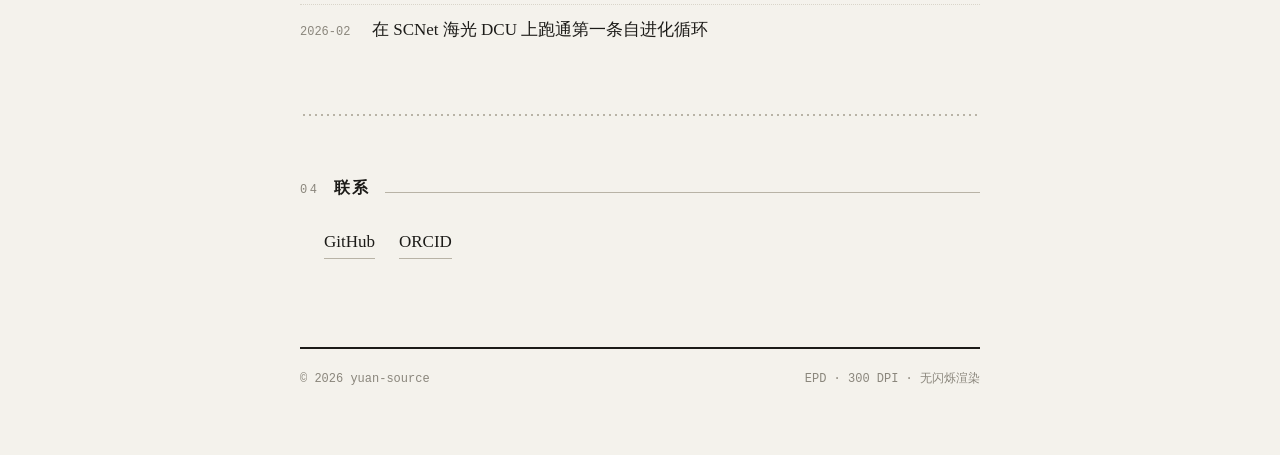
==== commit 753be6de: "添加中英双语切换，默认中文" ====
--- a/index.html
+++ b/index.html
@@ -36,6 +36,7 @@
     line-height: 1.8;
     font-size: clamp(15px, 0.4vw + 14px, 17px);
   }
+  html[lang="en"] body { letter-spacing: 0.01em; }
 
   ::selection { background: var(--ink); color: var(--paper); }
 
@@ -73,7 +74,8 @@
     user-select: none;
   }
   .statusbar .site { color: var(--ink); overflow: hidden; text-overflow: ellipsis; white-space: nowrap; }
-  #theme-toggle {
+  .statusbar .ctrls { display: flex; align-items: center; gap: 12px; flex: none; }
+  .statusbar button {
     font: inherit;
     font-family: inherit;
     font-size: 12px;
@@ -83,9 +85,8 @@
     border: 1px solid var(--line-strong);
     padding: 2px 10px;
     cursor: pointer;
-    flex: none;
-  }
-  #theme-toggle:hover { background: var(--ink); color: var(--paper); }
+  }
+  .statusbar button:hover { background: var(--ink); color: var(--paper); }
 
   /* ---------- 头部 ---------- */
   header h1 {
@@ -154,6 +155,10 @@
     color: var(--ink-faint);
     padding-top: 2px;
   }
+  @media (max-width: 480px) {
+    .about-list li { flex-direction: column; gap: 2px; }
+    .about-list .k { flex-basis: auto; }
+  }
 
   /* ---------- 项目卡片 ---------- */
   .projects { display: grid; gap: 14px; }
@@ -246,12 +251,8 @@
     color: var(--ink-faint);
   }
 
-  @media (max-width: 480px) {
-    .about-list li { flex-direction: column; gap: 2px; }
-  }
-
   @media print {
-    body::before, #theme-toggle { display: none; }
+    body::before, .statusbar button { display: none; }
   }
 </style>
 </head>
@@ -262,14 +263,17 @@
   <div class="statusbar">
     <span class="site">yuan-source-666.github.io</span>
     <span id="clock">--:--</span>
-    <button id="theme-toggle" type="button" title="切换反色">反转</button>
+    <div class="ctrls">
+      <button id="lang-toggle" type="button" title="Switch language">EN</button>
+      <button id="theme-toggle" type="button" title="切换反色">反转</button>
+    </div>
   </div>
 
   <!-- 头部 -->
   <header>
     <h1>yuan-source</h1>
-    <div class="role">PHYSICS @  · INDEPENDENT RESEARCHER</div>
-    <p class="bio">
+    <div class="role" data-i18n="role">PHYSICS @  · 独立研究者</div>
+    <p class="bio" data-i18n="bio">
       物理学（师范）专业在读，业余以个人研究者的身份折腾小模型的"自进化"：
       不训练权重，只靠程序侧架构，看有效智能能被推到多远。
       相信智能不一定要以庞大的算力为前提，就像墨水屏不需要背光。
@@ -280,11 +284,20 @@
 
   <!-- 关于 -->
   <section>
-    <h2><span class="no">01</span>关于</h2>
+    <h2><span class="no">01</span><span data-i18n="sec-about">关于</span></h2>
     <ul class="about-list">
-      <li><span class="k">正在做</span><span>单作者论文《小模型自进化的三条程序侧架构路线》整理投稿中。</span></li>
-      <li><span class="k">研究</span><span>LLM 编排、结构动力学、认知架构三条路线的实证对比。</span></li>
-      <li><span class="k">工具</span><span>Obsidian 写作，SCNet 超算跑实验，Qwen2.5 当认知核心。</span></li>
+      <li>
+        <span class="k" data-i18n="k-doing">正在做</span>
+        <span data-i18n="v-doing">单作者论文《小模型自进化的三条程序侧架构路线》整理投稿中。</span>
+      </li>
+      <li>
+        <span class="k" data-i18n="k-research">研究</span>
+        <span data-i18n="v-research">LLM 编排、结构动力学、认知架构三条路线的实证对比。</span>
+      </li>
+      <li>
+        <span class="k" data-i18n="k-tools">工具</span>
+        <span data-i18n="v-tools">Obsidian 写作，SCNet 超算跑实验，Qwen2.5 当认知核心。</span>
+      </li>
     </ul>
   </section>
 
@@ -292,36 +305,42 @@
 
   <!-- 项目 -->
   <section>
-    <h2><span class="no">02</span>项目</h2>
+    <h2><span class="no">02</span><span data-i18n="sec-projects">项目</span></h2>
     <div class="projects">
       <a class="project-link" href="https://github.com/yuan-source-666/agi-research-evolution-os" target="_blank" rel="noopener">
         <article class="project">
           <div class="head">
             <h3>agi-research-evolution-os</h3>
-            <time>2026 · 论文配套</time>
-          </div>
-          <p>LLM 编排式自进化系统：九层进化回路 + 反思循环 + 基准门自动回滚。带校验任务成功率从 0.500 提升至 0.825，并完整出现"改进—回归—检测—回滚—恢复"安全行为链。</p>
-          <div class="tags"><span class="tag">Python</span><span class="tag">Qwen2.5</span><span class="tag">SCNet 超算</span></div>
+            <time data-i18n="p1-time">2026 · 论文配套</time>
+          </div>
+          <p data-i18n="p1-desc">LLM 编排式自进化系统：九层进化回路 + 反思循环 + 基准门自动回滚。带校验任务成功率从 0.500 提升至 0.825，并完整出现"改进—回归—检测—回滚—恢复"安全行为链。</p>
+          <div class="tags">
+            <span class="tag">Python</span><span class="tag">Qwen2.5</span><span class="tag" data-i18n="p1-t3">SCNet 超算</span>
+          </div>
         </article>
       </a>
       <a class="project-link" href="#">
         <article class="project">
           <div class="head">
-            <h3>基元社会 · PRIMORDIA</h3>
-            <time>2026 · 第三代迭代</time>
-          </div>
-          <p>无中心、无权重、无 LLM 的结构动力学系统，仅靠均值场交互与五条自然规则运行，在 3000 周期内自发固化了"宏工具配方"。</p>
-          <div class="tags"><span class="tag">结构动力学</span><span class="tag">涌现</span></div>
+            <h3 data-i18n="p2-title">基元社会 · PRIMORDIA</h3>
+            <time data-i18n="p2-time">2026 · 第三代迭代</time>
+          </div>
+          <p data-i18n="p2-desc">无中心、无权重、无 LLM 的结构动力学系统，仅靠均值场交互与五条自然规则运行，在 3000 周期内自发固化了"宏工具配方"。</p>
+          <div class="tags">
+            <span class="tag" data-i18n="p2-t1">结构动力学</span><span class="tag" data-i18n="p2-t2">涌现</span>
+          </div>
         </article>
       </a>
       <a class="project-link" href="#">
         <article class="project">
           <div class="head">
-            <h3>认知架构五件套</h3>
-            <time>2026 · 参考实现</time>
-          </div>
-          <p>持续学习、分层记忆、世界模型、元认知与内生动机五个正交部件的可复现实现，通过全部 14 项单元测试。</p>
-          <div class="tags"><span class="tag">认知架构</span><span class="tag">持续学习</span></div>
+            <h3 data-i18n="p3-title">认知架构五件套</h3>
+            <time data-i18n="p3-time">2026 · 参考实现</time>
+          </div>
+          <p data-i18n="p3-desc">持续学习、分层记忆、世界模型、元认知与内生动机五个正交部件的可复现实现，通过全部 14 项单元测试。</p>
+          <div class="tags">
+            <span class="tag" data-i18n="p3-t1">认知架构</span><span class="tag" data-i18n="p3-t2">持续学习</span>
+          </div>
         </article>
       </a>
     </div>
@@ -331,10 +350,10 @@
 
   <!-- 近期笔记 -->
   <section>
-    <h2><span class="no">03</span>近期笔记</h2>
+    <h2><span class="no">03</span><span data-i18n="sec-notes">近期笔记</span></h2>
     <ul class="notes">
-      <li><time>2026-08</time><a href="#">完成论文期刊投稿版：小模型自进化的三条程序侧架构路线</a></li>
-      <li><time>2026-02</time><a href="#">在 SCNet 海光 DCU 上跑通第一条自进化循环</a></li>
+      <li><time>2026-08</time><a href="#" data-i18n="note1">完成论文期刊投稿版：小模型自进化的三条程序侧架构路线</a></li>
+      <li><time>2026-02</time><a href="#" data-i18n="note2">在 SCNet 海光 DCU 上跑通第一条自进化循环</a></li>
     </ul>
   </section>
 
@@ -342,7 +361,7 @@
 
   <!-- 联系 -->
   <section>
-    <h2><span class="no">04</span>联系</h2>
+    <h2><span class="no">04</span><span data-i18n="sec-contact">联系</span></h2>
     <div class="contact">
       <a class="mono" href="mailto:"></a>
       <a href="https://github.com/yuan-source-666" target="_blank" rel="noopener">GitHub</a>
@@ -353,13 +372,95 @@
   <!-- 页脚 -->
   <footer>
     <span>© 2026 yuan-source</span>
-    <span>EPD · 300 DPI · 无闪烁渲染</span>
+    <span data-i18n="foot-right">EPD · 300 DPI · 无闪烁渲染</span>
   </footer>
 
 </div>
 
 <script>
-  // 时钟：墨水屏设备常见的状态栏时间
+  // ---------- 双语文案 ----------
+  var I18N = {
+    zh: {
+      "role": "PHYSICS @  · 独立研究者",
+      "bio": "物理学（师范）专业在读，业余以个人研究者的身份折腾小模型的\"自进化\"：不训练权重，只靠程序侧架构，看有效智能能被推到多远。相信智能不一定要以庞大的算力为前提，就像墨水屏不需要背光。",
+      "sec-about": "关于",
+      "k-doing": "正在做", "v-doing": "单作者论文《小模型自进化的三条程序侧架构路线》整理投稿中。",
+      "k-research": "研究", "v-research": "LLM 编排、结构动力学、认知架构三条路线的实证对比。",
+      "k-tools": "工具", "v-tools": "Obsidian 写作，SCNet 超算跑实验，Qwen2.5 当认知核心。",
+      "sec-projects": "项目",
+      "p1-time": "2026 · 论文配套",
+      "p1-desc": "LLM 编排式自进化系统：九层进化回路 + 反思循环 + 基准门自动回滚。带校验任务成功率从 0.500 提升至 0.825，并完整出现\"改进—回归—检测—回滚—恢复\"安全行为链。",
+      "p1-t3": "SCNet 超算",
+      "p2-title": "基元社会 · PRIMORDIA", "p2-time": "2026 · 第三代迭代",
+      "p2-desc": "无中心、无权重、无 LLM 的结构动力学系统，仅靠均值场交互与五条自然规则运行，在 3000 周期内自发固化了\"宏工具配方\"。",
+      "p2-t1": "结构动力学", "p2-t2": "涌现",
+      "p3-title": "认知架构五件套", "p3-time": "2026 · 参考实现",
+      "p3-desc": "持续学习、分层记忆、世界模型、元认知与内生动机五个正交部件的可复现实现，通过全部 14 项单元测试。",
+      "p3-t1": "认知架构", "p3-t2": "持续学习",
+      "sec-notes": "近期笔记",
+      "note1": "完成论文期刊投稿版：小模型自进化的三条程序侧架构路线",
+      "note2": "在 SCNet 海光 DCU 上跑通第一条自进化循环",
+      "sec-contact": "联系",
+      "foot-right": "EPD · 300 DPI · 无闪烁渲染",
+      "theme-label": "反转", "theme-title": "切换反色",
+      "lang-label": "EN", "lang-title": "Switch to English"
+    },
+    en: {
+      "role": "PHYSICS @  · INDEPENDENT RESEARCHER",
+      "bio": "Undergraduate in Physics (Teacher Education). As an independent researcher, I tinker with \"self-evolving\" small models in my spare time: no weight training, only program-side architecture, to see how far effective intelligence can be pushed. I believe intelligence need not presuppose massive compute — just as e-ink needs no backlight.",
+      "sec-about": "About",
+      "k-doing": "Now", "v-doing": "Single-author paper \"Three Program-Side Architecture Routes Toward Small-Model Self-Evolution\" in preparation for submission.",
+      "k-research": "Research", "v-research": "Empirical comparison of three routes: LLM orchestration, structural dynamics, and cognitive architecture.",
+      "k-tools": "Toolkit", "v-tools": "Writing in Obsidian, experimenting on the SCNet supercomputer, Qwen2.5 as the cognitive core.",
+      "sec-projects": "Projects",
+      "p1-time": "2026 · Paper companion",
+      "p1-desc": "LLM-orchestrated self-evolving system: nine-level evolution loop + reflection cycle + benchmark gate with automatic rollback. Success rate on verification-guarded tasks rose from 0.500 to 0.825, exhibiting the full safety chain of improvement–regression–detection–rollback–recovery.",
+      "p1-t3": "SCNet DCU",
+      "p2-title": "Society of Primitives · PRIMORDIA", "p2-time": "2026 · Third generation",
+      "p2-desc": "A centerless, weight-free, LLM-free structural-dynamics system driven only by mean-field interaction and five natural rules; it spontaneously consolidated \"macro-tool recipes\" within 3000 cycles.",
+      "p2-t1": "Structural dynamics", "p2-t2": "Emergence",
+      "p3-title": "Cognitive Architecture Quintet", "p3-time": "2026 · Reference impl.",
+      "p3-desc": "A reproducible implementation of five orthogonal components — continual learning, hierarchical memory, world model, metacognition, and intrinsic motivation — passing all 14 unit tests.",
+      "p3-t1": "Cognitive architecture", "p3-t2": "Continual learning",
+      "sec-notes": "Notes",
+      "note1": "Finished the journal submission draft: three program-side architecture routes toward small-model self-evolution",
+      "note2": "Ran the first self-evolution loop on a Hygon DCU instance on SCNet",
+      "sec-contact": "Contact",
+      "foot-right": "EPD · 300 DPI · Flicker-free",
+      "theme-label": "Invert", "theme-title": "Toggle inverted mode",
+      "lang-label": "中文", "lang-title": "切换为中文"
+    }
+  };
+
+  var root = document.documentElement;
+
+  function store(key, val) { try { localStorage.setItem(key, val); } catch (e) {} }
+  function load(key) { try { return localStorage.getItem(key); } catch (e) { return null; } }
+
+  // ---------- 语言切换：默认中文 ----------
+  var lang = load("ink-lang") === "en" ? "en" : "zh";
+
+  function applyLang(l) {
+    lang = l;
+    root.setAttribute("lang", l === "en" ? "en" : "zh-CN");
+    var dict = I18N[l];
+    document.querySelectorAll("[data-i18n]").forEach(function (el) {
+      var key = el.getAttribute("data-i18n");
+      if (dict[key] != null) el.textContent = dict[key];
+    });
+    document.getElementById("lang-toggle").textContent = dict["lang-label"];
+    document.getElementById("lang-toggle").title = dict["lang-title"];
+    document.getElementById("theme-toggle").textContent = dict["theme-label"];
+    document.getElementById("theme-toggle").title = dict["theme-title"];
+    document.title = l === "en" ? "yuan-source" : "yuan-source";
+    store("ink-lang", l);
+  }
+
+  document.getElementById("lang-toggle").addEventListener("click", function () {
+    applyLang(lang === "zh" ? "en" : "zh");
+  });
+
+  // ---------- 时钟 ----------
   function tick() {
     var d = new Date();
     var pad = function (n) { return String(n).padStart(2, "0"); };
@@ -369,17 +470,18 @@
   tick();
   setInterval(tick, 30000);
 
-  // 反色切换：模拟墨水屏夜间模式，偏好存入 localStorage
-  var root = document.documentElement;
-  var saved = null;
-  try { saved = localStorage.getItem("ink-theme"); } catch (e) {}
-  if (saved) root.setAttribute("data-theme", saved);
+  // ---------- 反色切换：模拟墨水屏夜间模式 ----------
+  var savedTheme = load("ink-theme");
+  if (savedTheme) root.setAttribute("data-theme", savedTheme);
 
   document.getElementById("theme-toggle").addEventListener("click", function () {
     var next = root.getAttribute("data-theme") === "dark" ? "light" : "dark";
     root.setAttribute("data-theme", next);
-    try { localStorage.setItem("ink-theme", next); } catch (e) {}
+    store("ink-theme", next);
   });
+
+  // 初始化语言
+  applyLang(lang);
 </script>
 </body>
 </html>
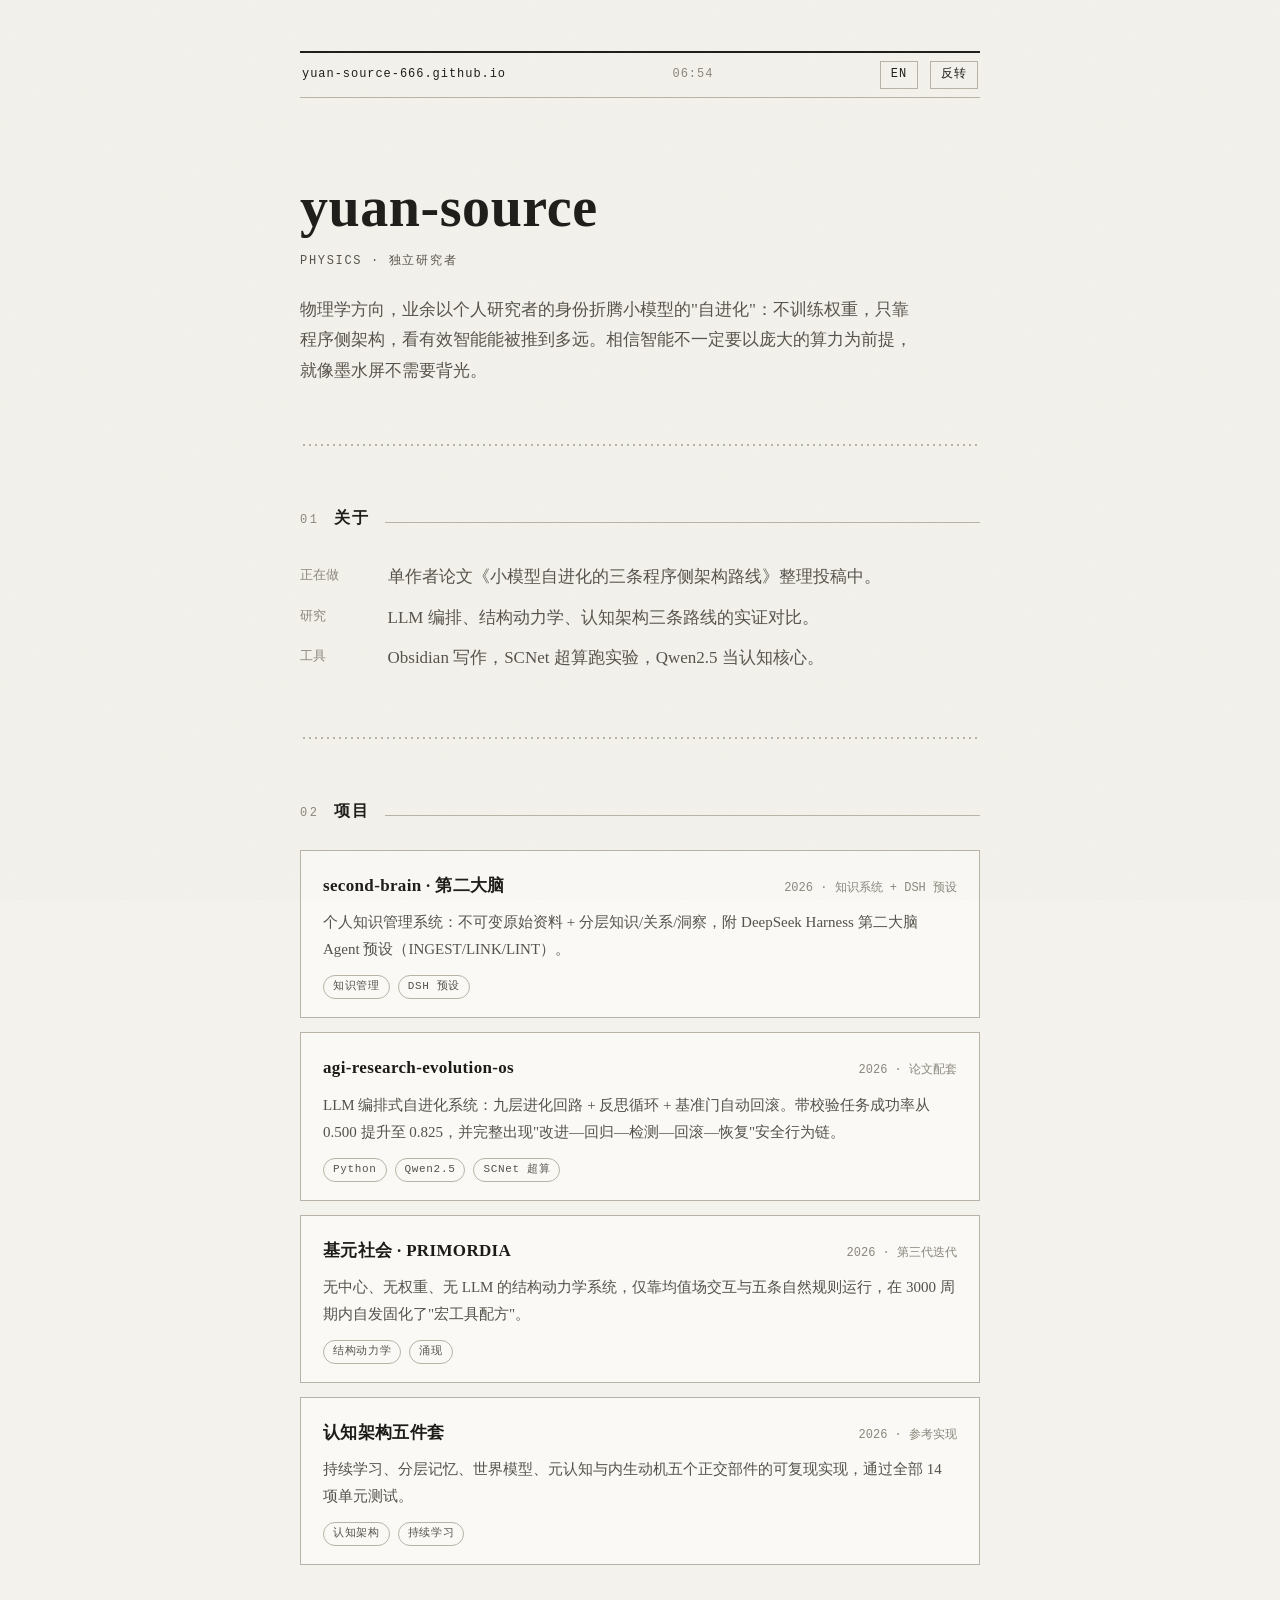
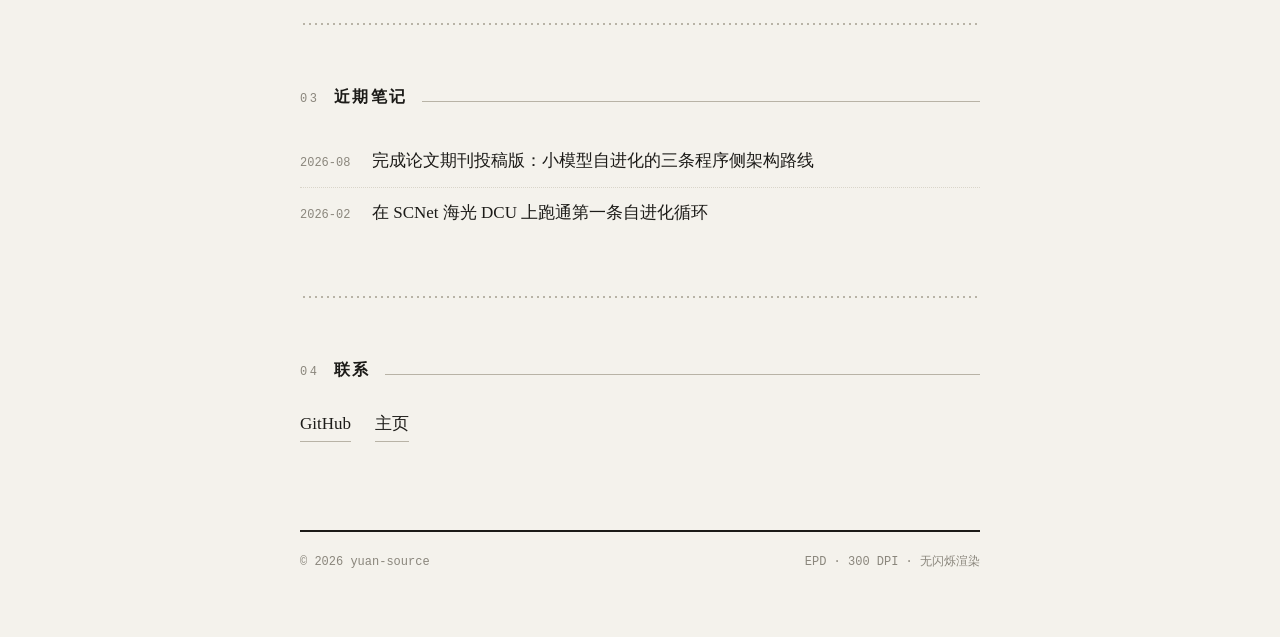
==== commit 3581d72b: "隐私清理：展示名改用 yuan-source，移除邮箱/ORCID/校名；新增 second-brain 项目卡片" ====
--- a/index.html
+++ b/index.html
@@ -4,7 +4,7 @@
 <meta charset="UTF-8">
 <meta name="viewport" content="width=device-width, initial-scale=1.0">
 <title>yuan-source</title>
-<meta name="description" content="yuan-source 的个人主页 —— 物理学（师范）在读，独立研究小模型自进化与认知架构。墨水屏简约风格。">
+<meta name="description" content="yuan-source 的个人主页 —— 物理学方向独立研究者，研究小模型自进化与认知架构。墨水屏简约风格。">
 <style>
   :root {
     --paper: #f4f2ec;
@@ -272,9 +272,9 @@
   <!-- 头部 -->
   <header>
     <h1>yuan-source</h1>
-    <div class="role" data-i18n="role">PHYSICS @  · 独立研究者</div>
+    <div class="role" data-i18n="role">PHYSICS · 独立研究者</div>
     <p class="bio" data-i18n="bio">
-      物理学（师范）专业在读，业余以个人研究者的身份折腾小模型的"自进化"：
+      物理学方向，业余以个人研究者的身份折腾小模型的"自进化"：
       不训练权重，只靠程序侧架构，看有效智能能被推到多远。
       相信智能不一定要以庞大的算力为前提，就像墨水屏不需要背光。
     </p>
@@ -307,6 +307,18 @@
   <section>
     <h2><span class="no">02</span><span data-i18n="sec-projects">项目</span></h2>
     <div class="projects">
+      <a class="project-link" href="https://github.com/yuan-source-666/second-brain" target="_blank" rel="noopener">
+        <article class="project">
+          <div class="head">
+            <h3 data-i18n="p4-title">second-brain · 第二大脑</h3>
+            <time data-i18n="p4-time">2026 · 知识系统 + DSH 预设</time>
+          </div>
+          <p data-i18n="p4-desc">个人知识管理系统：不可变原始资料 + 分层知识/关系/洞察，附 DeepSeek Harness 第二大脑 Agent 预设（INGEST/LINK/LINT）。</p>
+          <div class="tags">
+            <span class="tag" data-i18n="p4-t1">知识管理</span><span class="tag" data-i18n="p4-t2">DSH 预设</span>
+          </div>
+        </article>
+      </a>
       <a class="project-link" href="https://github.com/yuan-source-666/agi-research-evolution-os" target="_blank" rel="noopener">
         <article class="project">
           <div class="head">
@@ -363,9 +375,8 @@
   <section>
     <h2><span class="no">04</span><span data-i18n="sec-contact">联系</span></h2>
     <div class="contact">
-      <a class="mono" href="mailto:"></a>
       <a href="https://github.com/yuan-source-666" target="_blank" rel="noopener">GitHub</a>
-      <a href="https://" target="_blank" rel="noopener">ORCID</a>
+      <a href="https://yuan-source-666.github.io/" target="_blank" rel="noopener">主页</a>
     </div>
   </section>
 
@@ -381,8 +392,8 @@
   // ---------- 双语文案 ----------
   var I18N = {
     zh: {
-      "role": "PHYSICS @  · 独立研究者",
-      "bio": "物理学（师范）专业在读，业余以个人研究者的身份折腾小模型的\"自进化\"：不训练权重，只靠程序侧架构，看有效智能能被推到多远。相信智能不一定要以庞大的算力为前提，就像墨水屏不需要背光。",
+      "role": "PHYSICS · 独立研究者",
+      "bio": "物理学方向，业余以个人研究者的身份折腾小模型的\"自进化\"：不训练权重，只靠程序侧架构，看有效智能能被推到多远。相信智能不一定要以庞大的算力为前提，就像墨水屏不需要背光。",
       "sec-about": "关于",
       "k-doing": "正在做", "v-doing": "单作者论文《小模型自进化的三条程序侧架构路线》整理投稿中。",
       "k-research": "研究", "v-research": "LLM 编排、结构动力学、认知架构三条路线的实证对比。",
@@ -397,6 +408,9 @@
       "p3-title": "认知架构五件套", "p3-time": "2026 · 参考实现",
       "p3-desc": "持续学习、分层记忆、世界模型、元认知与内生动机五个正交部件的可复现实现，通过全部 14 项单元测试。",
       "p3-t1": "认知架构", "p3-t2": "持续学习",
+      "p4-title": "second-brain · 第二大脑", "p4-time": "2026 · 知识系统 + DSH 预设",
+      "p4-desc": "个人知识管理系统：不可变原始资料 + 分层知识/关系/洞察，附 DeepSeek Harness 第二大脑 Agent 预设（INGEST/LINK/LINT）。",
+      "p4-t1": "知识管理", "p4-t2": "DSH 预设",
       "sec-notes": "近期笔记",
       "note1": "完成论文期刊投稿版：小模型自进化的三条程序侧架构路线",
       "note2": "在 SCNet 海光 DCU 上跑通第一条自进化循环",
@@ -406,8 +420,8 @@
       "lang-label": "EN", "lang-title": "Switch to English"
     },
     en: {
-      "role": "PHYSICS @  · INDEPENDENT RESEARCHER",
-      "bio": "Undergraduate in Physics (Teacher Education). As an independent researcher, I tinker with \"self-evolving\" small models in my spare time: no weight training, only program-side architecture, to see how far effective intelligence can be pushed. I believe intelligence need not presuppose massive compute — just as e-ink needs no backlight.",
+      "role": "PHYSICS · INDEPENDENT RESEARCHER",
+      "bio": "A physics student and independent researcher tinkering with \"self-evolving\" small models in spare time: no weight training, only program-side architecture, to see how far effective intelligence can be pushed. I believe intelligence need not presuppose massive compute — just as e-ink needs no backlight.",
       "sec-about": "About",
       "k-doing": "Now", "v-doing": "Single-author paper \"Three Program-Side Architecture Routes Toward Small-Model Self-Evolution\" in preparation for submission.",
       "k-research": "Research", "v-research": "Empirical comparison of three routes: LLM orchestration, structural dynamics, and cognitive architecture.",
@@ -422,6 +436,9 @@
       "p3-title": "Cognitive Architecture Quintet", "p3-time": "2026 · Reference impl.",
       "p3-desc": "A reproducible implementation of five orthogonal components — continual learning, hierarchical memory, world model, metacognition, and intrinsic motivation — passing all 14 unit tests.",
       "p3-t1": "Cognitive architecture", "p3-t2": "Continual learning",
+      "p4-title": "second-brain · Second Brain", "p4-time": "2026 · Knowledge system + DSH preset",
+      "p4-desc": "A personal knowledge system: immutable sources + layered knowledge/relations/insights, shipped with a DeepSeek Harness Second Brain agent preset (INGEST/LINK/LINT).",
+      "p4-t1": "Knowledge mgmt", "p4-t2": "DSH preset",
       "sec-notes": "Notes",
       "note1": "Finished the journal submission draft: three program-side architecture routes toward small-model self-evolution",
       "note2": "Ran the first self-evolution loop on a Hygon DCU instance on SCNet",
@@ -452,7 +469,7 @@
     document.getElementById("lang-toggle").title = dict["lang-title"];
     document.getElementById("theme-toggle").textContent = dict["theme-label"];
     document.getElementById("theme-toggle").title = dict["theme-title"];
-    document.title = l === "en" ? "yuan-source" : "yuan-source";
+    document.title = "yuan-source";
     store("ink-lang", l);
   }
 
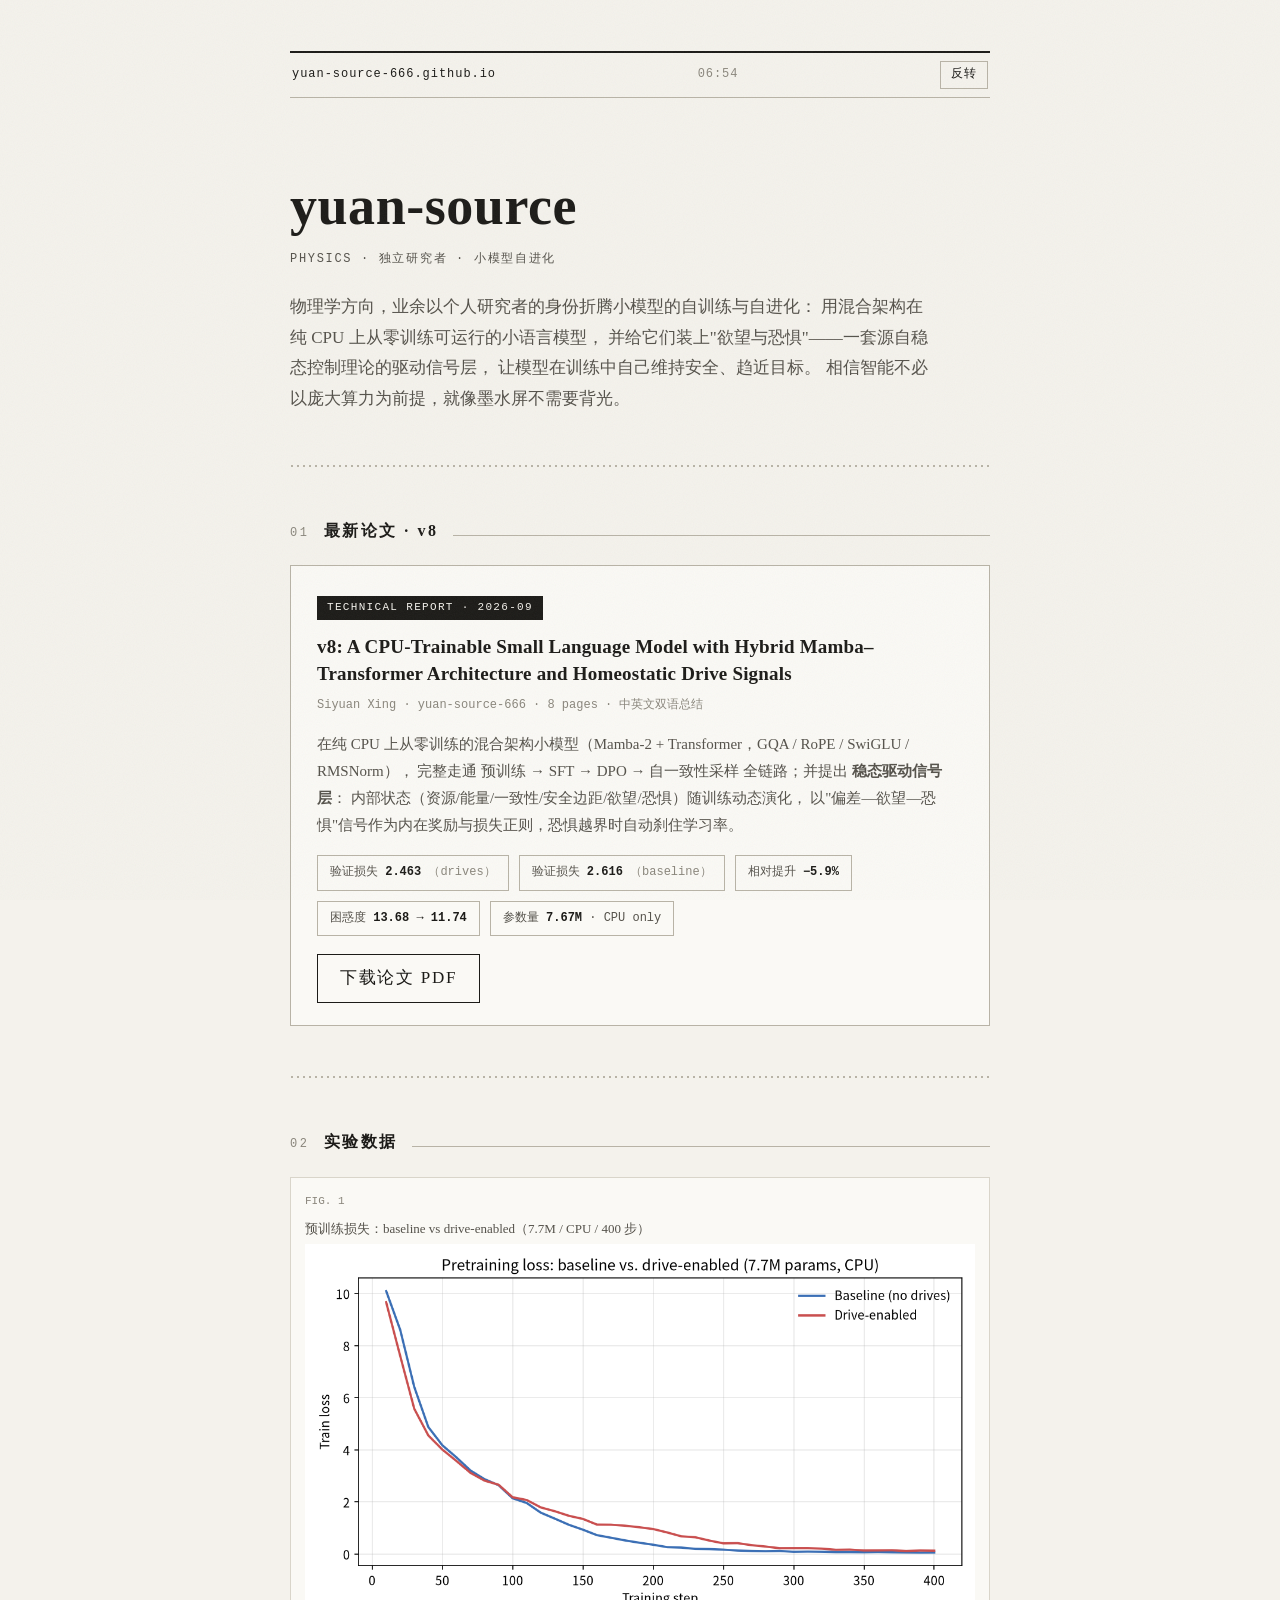
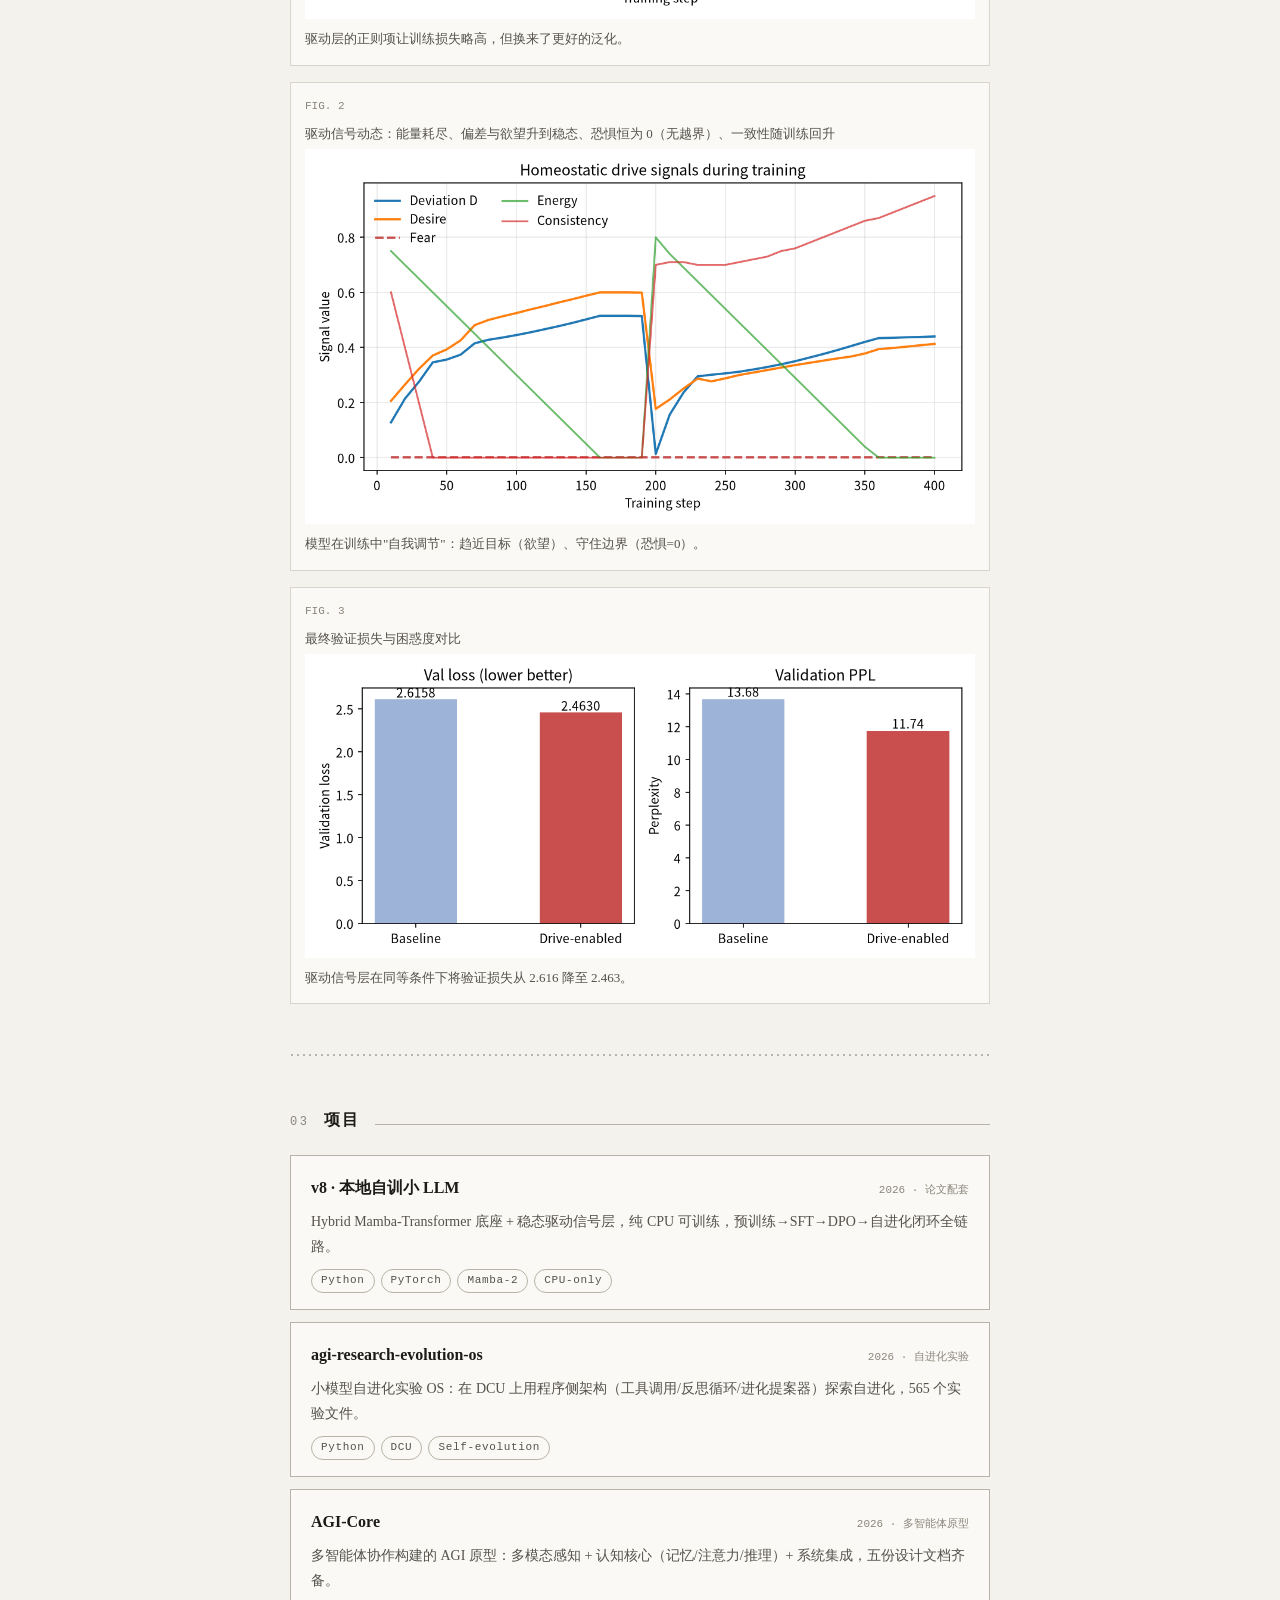
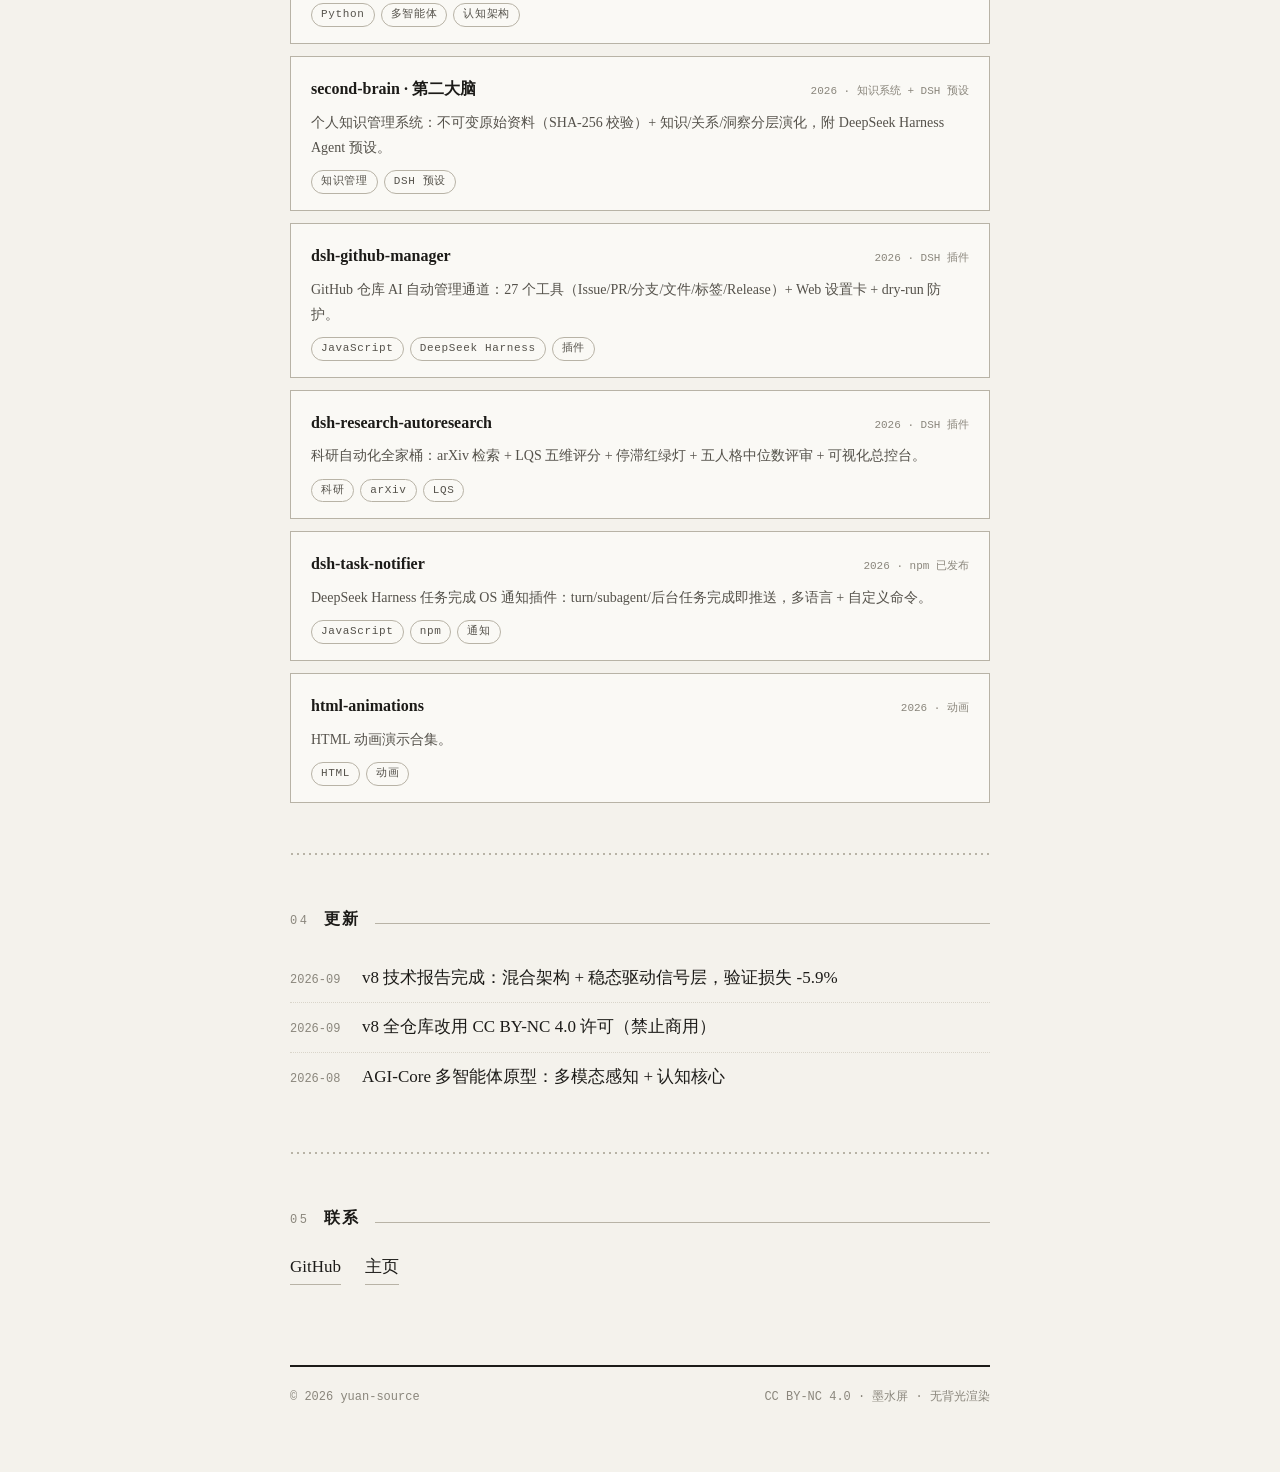
==== commit 16be7ee1: "彻底更新个人主页：v8 论文 + 实验数据 + 项目全景" ====
--- a/index.html
+++ b/index.html
@@ -3,8 +3,8 @@
 <head>
 <meta charset="UTF-8">
 <meta name="viewport" content="width=device-width, initial-scale=1.0">
-<title>yuan-source</title>
-<meta name="description" content="yuan-source 的个人主页 —— 物理学方向独立研究者，研究小模型自进化与认知架构。墨水屏简约风格。">
+<title>yuan-source · 小模型自进化实验场</title>
+<meta name="description" content="yuan-source 的个人主页 —— 独立研究者，专注小模型自进化、混合架构与认知系统。墨水屏简约风格。">
 <style>
   :root {
     --paper: #f4f2ec;
@@ -14,9 +14,8 @@
     --line: #d9d5ca;
     --line-strong: #b8b3a6;
     --card: #faf9f5;
-  }
-
-  /* 暗色模式：模拟墨水屏反色 */
+    --accent: #6b4a3a;
+  }
   html[data-theme="dark"] {
     --paper: #191917;
     --ink: #e8e6df;
@@ -25,10 +24,9 @@
     --line: #3a3833;
     --line-strong: #55524a;
     --card: #201f1d;
-  }
-
+    --accent: #c9a284;
+  }
   * { margin: 0; padding: 0; box-sizing: border-box; }
-
   body {
     background: var(--paper);
     color: var(--ink);
@@ -36,469 +34,295 @@
     line-height: 1.8;
     font-size: clamp(15px, 0.4vw + 14px, 17px);
   }
-  html[lang="en"] body { letter-spacing: 0.01em; }
-
   ::selection { background: var(--ink); color: var(--paper); }
-
-  /* 纸张颗粒噪点，覆盖全屏，模拟墨水屏纹理 */
   body::before {
-    content: "";
-    position: fixed;
-    inset: 0;
-    pointer-events: none;
-    z-index: 999;
-    opacity: 0.05;
+    content: ""; position: fixed; inset: 0; pointer-events: none; z-index: 999; opacity: 0.05;
     background-image: url("data:image/svg+xml,%3Csvg xmlns='http://www.w3.org/2000/svg' width='140' height='140'%3E%3Cfilter id='n'%3E%3CfeTurbulence type='fractalNoise' baseFrequency='0.9' numOctaves='2'/%3E%3C/filter%3E%3Crect width='140' height='140' filter='url(%23n)'/%3E%3C/svg%3E");
   }
-
-  .wrap {
-    max-width: 760px;
-    margin: 0 auto;
-    padding: clamp(24px, 4vw, 56px) clamp(20px, 4vw, 40px) 64px;
-  }
-
-  /* ---------- 状态栏：模拟电子阅读器顶栏 ---------- */
+  .wrap { max-width: 780px; margin: 0 auto; padding: clamp(24px, 4vw, 56px) clamp(20px, 4vw, 40px) 64px; }
+
   .statusbar {
-    display: flex;
-    align-items: center;
-    justify-content: space-between;
-    gap: 16px;
-    font-family: "SFMono-Regular", Consolas, "Courier New", monospace;
-    font-size: 12px;
-    letter-spacing: 0.08em;
-    color: var(--ink-faint);
-    border-top: 2px solid var(--ink);
-    border-bottom: 1px solid var(--line-strong);
-    padding: 8px 2px;
-    margin-bottom: clamp(44px, 6vw, 80px);
-    user-select: none;
+    display: flex; align-items: center; justify-content: space-between; gap: 16px;
+    font-family: "SFMono-Regular", Consolas, "Courier New", monospace; font-size: 12px;
+    letter-spacing: 0.08em; color: var(--ink-faint);
+    border-top: 2px solid var(--ink); border-bottom: 1px solid var(--line-strong);
+    padding: 8px 2px; margin-bottom: clamp(44px, 6vw, 80px); user-select: none;
   }
   .statusbar .site { color: var(--ink); overflow: hidden; text-overflow: ellipsis; white-space: nowrap; }
   .statusbar .ctrls { display: flex; align-items: center; gap: 12px; flex: none; }
   .statusbar button {
-    font: inherit;
-    font-family: inherit;
-    font-size: 12px;
-    letter-spacing: 0.08em;
-    color: var(--ink);
-    background: transparent;
-    border: 1px solid var(--line-strong);
-    padding: 2px 10px;
-    cursor: pointer;
+    font: inherit; font-family: inherit; font-size: 12px; letter-spacing: 0.08em;
+    color: var(--ink); background: transparent; border: 1px solid var(--line-strong);
+    padding: 2px 10px; cursor: pointer;
   }
   .statusbar button:hover { background: var(--ink); color: var(--paper); }
 
-  /* ---------- 头部 ---------- */
-  header h1 {
-    font-size: clamp(38px, 5vw, 56px);
-    font-weight: 700;
-    letter-spacing: 0.01em;
-    line-height: 1.15;
-  }
+  header h1 { font-size: clamp(38px, 5vw, 54px); font-weight: 700; letter-spacing: 0.01em; line-height: 1.15; }
   header .role {
-    margin-top: 12px;
-    font-family: "SFMono-Regular", Consolas, monospace;
-    font-size: 12px;
-    color: var(--ink-soft);
-    letter-spacing: 0.14em;
-  }
-  header p.bio {
-    margin-top: 22px;
-    color: var(--ink-soft);
-    max-width: 36em;
-  }
-
-  /* ---------- 墨点分隔线 ---------- */
+    margin-top: 12px; font-family: "SFMono-Regular", Consolas, monospace; font-size: 12px;
+    color: var(--ink-soft); letter-spacing: 0.14em;
+  }
+  header p.bio { margin-top: 22px; color: var(--ink-soft); max-width: 38em; }
+
   .dither {
-    border: 0;
-    height: 6px;
-    margin: clamp(36px, 5vw, 56px) 0;
+    border: 0; height: 6px; margin: clamp(32px, 5vw, 48px) 0;
     background-image: radial-gradient(var(--line-strong) 1px, transparent 1px);
-    background-size: 6px 6px;
-    background-position: center;
-  }
-
-  /* ---------- 章节 ---------- */
+    background-size: 6px 6px; background-position: center;
+  }
+
   section h2 {
-    display: flex;
-    align-items: baseline;
-    gap: 14px;
-    font-size: 16px;
-    font-weight: 700;
-    letter-spacing: 0.16em;
-    margin-bottom: 24px;
-  }
-  section h2 .no {
-    font-family: "SFMono-Regular", Consolas, monospace;
-    font-size: 12px;
-    font-weight: 400;
-    color: var(--ink-faint);
-  }
-  section h2::after {
-    content: "";
-    flex: 1;
-    height: 1px;
-    background: var(--line-strong);
-  }
-
-  .about-list { list-style: none; }
-  .about-list li {
-    display: flex;
-    gap: 16px;
-    padding: 5px 0;
-    color: var(--ink-soft);
-  }
-  .about-list .k {
-    flex: 0 0 5.5em;
-    font-family: "SFMono-Regular", Consolas, monospace;
-    font-size: 13px;
-    color: var(--ink-faint);
-    padding-top: 2px;
-  }
-  @media (max-width: 480px) {
-    .about-list li { flex-direction: column; gap: 2px; }
-    .about-list .k { flex-basis: auto; }
-  }
-
-  /* ---------- 项目卡片 ---------- */
-  .projects { display: grid; gap: 14px; }
-  .project {
-    border: 1px solid var(--line-strong);
-    background: var(--card);
-    padding: 20px 22px 18px;
-  }
-  .project .head {
-    display: flex;
-    justify-content: space-between;
-    align-items: baseline;
-    gap: 12px;
-  }
-  .project h3 { font-size: 17px; font-weight: 700; letter-spacing: 0.02em; }
-  .project time {
-    font-family: "SFMono-Regular", Consolas, monospace;
-    font-size: 12px;
-    color: var(--ink-faint);
-    white-space: nowrap;
-  }
-  .project p { margin-top: 8px; font-size: 15px; color: var(--ink-soft); }
-  .project .tags { margin-top: 12px; display: flex; flex-wrap: wrap; gap: 8px; }
-  .tag {
-    font-family: "SFMono-Regular", Consolas, monospace;
-    font-size: 11px;
-    letter-spacing: 0.06em;
-    color: var(--ink-soft);
-    border: 1px solid var(--line-strong);
-    padding: 1px 9px;
-    border-radius: 999px;
-  }
+    display: flex; align-items: baseline; gap: 14px;
+    font-size: 16px; font-weight: 700; letter-spacing: 0.16em; margin-bottom: 20px;
+  }
+  section h2 .no { font-family: "SFMono-Regular", Consolas, monospace; font-size: 12px; font-weight: 400; color: var(--ink-faint); }
+  section h2::after { content: ""; flex: 1; height: 1px; background: var(--line-strong); }
+
+  /* ---- 论文卡 ---- */
+  .paper-card { border: 1px solid var(--line-strong); background: var(--card); padding: 24px 26px 22px; }
+  .paper-card .badge {
+    display: inline-block; font-family: "SFMono-Regular", Consolas, monospace; font-size: 11px;
+    letter-spacing: 0.12em; color: var(--paper); background: var(--ink);
+    padding: 2px 10px; margin-bottom: 14px;
+  }
+  .paper-card h3 { font-size: 19px; font-weight: 700; line-height: 1.4; letter-spacing: 0.01em; }
+  .paper-card .meta { margin-top: 8px; font-family: "SFMono-Regular", Consolas, monospace; font-size: 12px; color: var(--ink-faint); }
+  .paper-card .abstract { margin-top: 14px; font-size: 15px; color: var(--ink-soft); }
+  .paper-card .results {
+    margin-top: 16px; display: flex; flex-wrap: wrap; gap: 10px;
+    font-family: "SFMono-Regular", Consolas, monospace; font-size: 12px;
+  }
+  .paper-card .results .metric {
+    border: 1px solid var(--line-strong); padding: 6px 12px; color: var(--ink-soft);
+  }
+  .paper-card .results .metric b { color: var(--ink); }
+  .paper-card .dl { display: inline-block; margin-top: 18px; border: 1px solid var(--ink); padding: 8px 22px; color: var(--ink); text-decoration: none; letter-spacing: 0.1em; }
+  .paper-card .dl:hover { background: var(--ink); color: var(--paper); }
+
+  /* ---- 图表 ---- */
+  .figs { display: grid; gap: 16px; }
+  .fig { border: 1px solid var(--line); background: var(--card); padding: 14px; }
+  .fig img { width: 100%; height: auto; display: block; background: #fff; }
+  .fig .cap { margin-top: 8px; font-size: 13px; color: var(--ink-soft); }
+  .fig .cap .t { font-family: "SFMono-Regular", Consolas, monospace; font-size: 11px; color: var(--ink-faint); display: block; margin-bottom: 2px; }
+
+  /* ---- 项目 ---- */
+  .projects { display: grid; gap: 12px; }
+  .project { border: 1px solid var(--line-strong); background: var(--card); padding: 18px 20px 16px; }
+  .project .head { display: flex; justify-content: space-between; align-items: baseline; gap: 12px; }
+  .project h3 { font-size: 16px; font-weight: 700; }
+  .project time { font-family: "SFMono-Regular", Consolas, monospace; font-size: 11px; color: var(--ink-faint); white-space: nowrap; }
+  .project p { margin-top: 6px; font-size: 14px; color: var(--ink-soft); }
+  .project .tags { margin-top: 10px; display: flex; flex-wrap: wrap; gap: 6px; }
+  .tag { font-family: "SFMono-Regular", Consolas, monospace; font-size: 11px; letter-spacing: 0.06em; color: var(--ink-soft); border: 1px solid var(--line-strong); padding: 1px 9px; border-radius: 999px; }
   a.project-link { color: inherit; text-decoration: none; display: block; }
-
-  /* 墨水屏式悬停：整卡反色，无过渡动画 */
   a.project-link:hover .project { background: var(--ink); }
-  a.project-link:hover .project h3,
-  a.project-link:hover .project p,
-  a.project-link:hover .project time,
-  a.project-link:hover .project .tag { color: var(--paper); }
+  a.project-link:hover .project h3, a.project-link:hover .project p, a.project-link:hover .project time, a.project-link:hover .project .tag { color: var(--paper); }
   a.project-link:hover .project .tag { border-color: var(--paper); }
-  a.project-link:hover .project time { opacity: 0.7; }
-
-  /* ---------- 笔记列表 ---------- */
+
+  /* ---- 笔记 ---- */
   .notes { list-style: none; }
-  .notes li {
-    display: flex;
-    gap: 18px;
-    align-items: baseline;
-    padding: 10px 0;
-    border-bottom: 1px dotted var(--line);
-  }
+  .notes li { display: flex; gap: 18px; align-items: baseline; padding: 9px 0; border-bottom: 1px dotted var(--line); }
   .notes li:last-child { border-bottom: 0; }
-  .notes time {
-    flex: 0 0 4.5em;
-    font-family: "SFMono-Regular", Consolas, monospace;
-    font-size: 12px;
-    color: var(--ink-faint);
-  }
+  .notes time { flex: 0 0 4.5em; font-family: "SFMono-Regular", Consolas, monospace; font-size: 12px; color: var(--ink-faint); }
   .notes a { color: var(--ink); text-decoration: none; }
   .notes a:hover { text-decoration: underline; text-underline-offset: 4px; }
 
-  /* ---------- 联系方式 ---------- */
-  .contact {
-    display: flex;
-    flex-wrap: wrap;
-    gap: 12px 24px;
-    align-items: baseline;
-  }
-  .contact a {
-    color: var(--ink);
-    text-decoration: none;
-    border-bottom: 1px solid var(--line-strong);
-    padding-bottom: 1px;
-  }
+  .contact { display: flex; flex-wrap: wrap; gap: 12px 24px; align-items: baseline; }
+  .contact a { color: var(--ink); text-decoration: none; border-bottom: 1px solid var(--line-strong); padding-bottom: 1px; }
   .contact a:hover { border-bottom-color: var(--ink); }
   .contact .mono { font-family: "SFMono-Regular", Consolas, monospace; font-size: 14px; }
 
-  /* ---------- 页脚 ---------- */
   footer {
-    margin-top: clamp(56px, 7vw, 88px);
-    padding-top: 20px;
-    border-top: 2px solid var(--ink);
-    display: flex;
-    justify-content: space-between;
-    gap: 12px;
-    flex-wrap: wrap;
-    font-family: "SFMono-Regular", Consolas, monospace;
-    font-size: 12px;
-    color: var(--ink-faint);
-  }
-
-  @media print {
-    body::before, .statusbar button { display: none; }
+    margin-top: clamp(52px, 7vw, 80px); padding-top: 20px; border-top: 2px solid var(--ink);
+    display: flex; justify-content: space-between; gap: 12px; flex-wrap: wrap;
+    font-family: "SFMono-Regular", Consolas, monospace; font-size: 12px; color: var(--ink-faint);
+  }
+  @media print { body::before, .statusbar button { display: none; } }
+  @media (max-width: 480px) {
+    .paper-card .results { flex-direction: column; }
   }
 </style>
 </head>
 <body>
 <div class="wrap">
 
-  <!-- 顶栏 -->
   <div class="statusbar">
     <span class="site">yuan-source-666.github.io</span>
     <span id="clock">--:--</span>
     <div class="ctrls">
-      <button id="lang-toggle" type="button" title="Switch language">EN</button>
       <button id="theme-toggle" type="button" title="切换反色">反转</button>
     </div>
   </div>
 
-  <!-- 头部 -->
   <header>
     <h1>yuan-source</h1>
-    <div class="role" data-i18n="role">PHYSICS · 独立研究者</div>
-    <p class="bio" data-i18n="bio">
-      物理学方向，业余以个人研究者的身份折腾小模型的"自进化"：
-      不训练权重，只靠程序侧架构，看有效智能能被推到多远。
-      相信智能不一定要以庞大的算力为前提，就像墨水屏不需要背光。
+    <div class="role">PHYSICS · 独立研究者 · 小模型自进化</div>
+    <p class="bio">
+      物理学方向，业余以个人研究者的身份折腾小模型的自训练与自进化：
+      用混合架构在纯 CPU 上从零训练可运行的小语言模型，
+      并给它们装上"欲望与恐惧"——一套源自稳态控制理论的驱动信号层，
+      让模型在训练中自己维持安全、趋近目标。
+      相信智能不必以庞大算力为前提，就像墨水屏不需要背光。
     </p>
   </header>
 
   <hr class="dither">
 
-  <!-- 关于 -->
-  <section>
-    <h2><span class="no">01</span><span data-i18n="sec-about">关于</span></h2>
-    <ul class="about-list">
-      <li>
-        <span class="k" data-i18n="k-doing">正在做</span>
-        <span data-i18n="v-doing">单作者论文《小模型自进化的三条程序侧架构路线》整理投稿中。</span>
-      </li>
-      <li>
-        <span class="k" data-i18n="k-research">研究</span>
-        <span data-i18n="v-research">LLM 编排、结构动力学、认知架构三条路线的实证对比。</span>
-      </li>
-      <li>
-        <span class="k" data-i18n="k-tools">工具</span>
-        <span data-i18n="v-tools">Obsidian 写作，SCNet 超算跑实验，Qwen2.5 当认知核心。</span>
-      </li>
+  <section>
+    <h2><span class="no">01</span>最新论文 · v8</h2>
+    <article class="paper-card">
+      <span class="badge">TECHNICAL REPORT · 2026-09</span>
+      <h3>v8: A CPU-Trainable Small Language Model with Hybrid Mamba–Transformer Architecture and Homeostatic Drive Signals</h3>
+      <div class="meta">Siyuan Xing · yuan-source-666 · 8 pages · 中英文双语总结</div>
+      <p class="abstract">
+        在纯 CPU 上从零训练的混合架构小模型（Mamba-2 + Transformer，GQA / RoPE / SwiGLU / RMSNorm），
+        完整走通 预训练 → SFT → DPO → 自一致性采样 全链路；并提出 <b>稳态驱动信号层</b>：
+        内部状态（资源/能量/一致性/安全边距/欲望/恐惧）随训练动态演化，
+        以"偏差—欲望—恐惧"信号作为内在奖励与损失正则，恐惧越界时自动刹住学习率。
+      </p>
+      <div class="results">
+        <div class="metric">验证损失 <b>2.463</b> <span style="color:var(--ink-faint)">（drives）</span></div>
+        <div class="metric">验证损失 <b>2.616</b> <span style="color:var(--ink-faint)">（baseline）</span></div>
+        <div class="metric">相对提升 <b>−5.9%</b></div>
+        <div class="metric">困惑度 <b>13.68 → 11.74</b></div>
+        <div class="metric">参数量 <b>7.67M</b> · CPU only</div>
+      </div>
+      <a class="dl" href="assets/v8-paper.pdf" target="_blank" rel="noopener">下载论文 PDF</a>
+    </article>
+  </section>
+
+  <hr class="dither">
+
+  <section>
+    <h2><span class="no">02</span>实验数据</h2>
+    <div class="figs">
+      <figure class="fig">
+        <span class="cap"><span class="t">FIG. 1</span>预训练损失：baseline vs drive-enabled（7.7M / CPU / 400 步）</span>
+        <img src="assets/loss_curve.png" alt="预训练损失曲线对比">
+        <figcaption class="cap">驱动层的正则项让训练损失略高，但换来了更好的泛化。</figcaption>
+      </figure>
+      <figure class="fig">
+        <span class="cap"><span class="t">FIG. 2</span>驱动信号动态：能量耗尽、偏差与欲望升到稳态、恐惧恒为 0（无越界）、一致性随训练回升</span>
+        <img src="assets/drive_signals.png" alt="驱动信号动态">
+        <figcaption class="cap">模型在训练中"自我调节"：趋近目标（欲望）、守住边界（恐惧=0）。</figcaption>
+      </figure>
+      <figure class="fig">
+        <span class="cap"><span class="t">FIG. 3</span>最终验证损失与困惑度对比</span>
+        <img src="assets/val_compare.png" alt="验证损失对比">
+        <figcaption class="cap">驱动信号层在同等条件下将验证损失从 2.616 降至 2.463。</figcaption>
+      </figure>
+    </div>
+  </section>
+
+  <hr class="dither">
+
+  <section>
+    <h2><span class="no">03</span>项目</h2>
+    <div class="projects">
+      <a class="project-link" href="https://github.com/yuan-source-666/v8" target="_blank" rel="noopener">
+        <article class="project">
+          <div class="head"><h3>v8 · 本地自训小 LLM</h3><time>2026 · 论文配套</time></div>
+          <p>Hybrid Mamba-Transformer 底座 + 稳态驱动信号层，纯 CPU 可训练，预训练→SFT→DPO→自进化闭环全链路。</p>
+          <div class="tags"><span class="tag">Python</span><span class="tag">PyTorch</span><span class="tag">Mamba-2</span><span class="tag">CPU-only</span></div>
+        </article>
+      </a>
+      <a class="project-link" href="https://github.com/yuan-source-666/agi-research-evolution-os" target="_blank" rel="noopener">
+        <article class="project">
+          <div class="head"><h3>agi-research-evolution-os</h3><time>2026 · 自进化实验</time></div>
+          <p>小模型自进化实验 OS：在 DCU 上用程序侧架构（工具调用/反思循环/进化提案器）探索自进化，565 个实验文件。</p>
+          <div class="tags"><span class="tag">Python</span><span class="tag">DCU</span><span class="tag">Self-evolution</span></div>
+        </article>
+      </a>
+      <a class="project-link" href="https://github.com/yuan-source-666/AGI-Core" target="_blank" rel="noopener">
+        <article class="project">
+          <div class="head"><h3>AGI-Core</h3><time>2026 · 多智能体原型</time></div>
+          <p>多智能体协作构建的 AGI 原型：多模态感知 + 认知核心（记忆/注意力/推理）+ 系统集成，五份设计文档齐备。</p>
+          <div class="tags"><span class="tag">Python</span><span class="tag">多智能体</span><span class="tag">认知架构</span></div>
+        </article>
+      </a>
+      <a class="project-link" href="https://github.com/yuan-source-666/second-brain" target="_blank" rel="noopener">
+        <article class="project">
+          <div class="head"><h3>second-brain · 第二大脑</h3><time>2026 · 知识系统 + DSH 预设</time></div>
+          <p>个人知识管理系统：不可变原始资料（SHA-256 校验）+ 知识/关系/洞察分层演化，附 DeepSeek Harness Agent 预设。</p>
+          <div class="tags"><span class="tag">知识管理</span><span class="tag">DSH 预设</span></div>
+        </article>
+      </a>
+      <a class="project-link" href="https://github.com/yuan-source-666/dsh-github-manager" target="_blank" rel="noopener">
+        <article class="project">
+          <div class="head"><h3>dsh-github-manager</h3><time>2026 · DSH 插件</time></div>
+          <p>GitHub 仓库 AI 自动管理通道：27 个工具（Issue/PR/分支/文件/标签/Release）+ Web 设置卡 + dry-run 防护。</p>
+          <div class="tags"><span class="tag">JavaScript</span><span class="tag">DeepSeek Harness</span><span class="tag">插件</span></div>
+        </article>
+      </a>
+      <a class="project-link" href="https://github.com/yuan-source-666/dsh-research-autoresearch" target="_blank" rel="noopener">
+        <article class="project">
+          <div class="head"><h3>dsh-research-autoresearch</h3><time>2026 · DSH 插件</time></div>
+          <p>科研自动化全家桶：arXiv 检索 + LQS 五维评分 + 停滞红绿灯 + 五人格中位数评审 + 可视化总控台。</p>
+          <div class="tags"><span class="tag">科研</span><span class="tag">arXiv</span><span class="tag">LQS</span></div>
+        </article>
+      </a>
+      <a class="project-link" href="https://github.com/yuan-source-666/dsh-task-notifier" target="_blank" rel="noopener">
+        <article class="project">
+          <div class="head"><h3>dsh-task-notifier</h3><time>2026 · npm 已发布</time></div>
+          <p>DeepSeek Harness 任务完成 OS 通知插件：turn/subagent/后台任务完成即推送，多语言 + 自定义命令。</p>
+          <div class="tags"><span class="tag">JavaScript</span><span class="tag">npm</span><span class="tag">通知</span></div>
+        </article>
+      </a>
+      <a class="project-link" href="https://github.com/yuan-source-666/html-animations" target="_blank" rel="noopener">
+        <article class="project">
+          <div class="head"><h3>html-animations</h3><time>2026 · 动画</time></div>
+          <p>HTML 动画演示合集。</p>
+          <div class="tags"><span class="tag">HTML</span><span class="tag">动画</span></div>
+        </article>
+      </a>
+    </div>
+  </section>
+
+  <hr class="dither">
+
+  <section>
+    <h2><span class="no">04</span>更新</h2>
+    <ul class="notes">
+      <li><time>2026-09</time><a href="assets/v8-paper.pdf" target="_blank" rel="noopener">v8 技术报告完成：混合架构 + 稳态驱动信号层，验证损失 -5.9%</a></li>
+      <li><time>2026-09</time><a href="https://github.com/yuan-source-666/v8" target="_blank" rel="noopener">v8 全仓库改用 CC BY-NC 4.0 许可（禁止商用）</a></li>
+      <li><time>2026-08</time><a href="https://github.com/yuan-source-666/AGI-Core" target="_blank" rel="noopener">AGI-Core 多智能体原型：多模态感知 + 认知核心</a></li>
     </ul>
   </section>
 
   <hr class="dither">
 
-  <!-- 项目 -->
-  <section>
-    <h2><span class="no">02</span><span data-i18n="sec-projects">项目</span></h2>
-    <div class="projects">
-      <a class="project-link" href="https://github.com/yuan-source-666/second-brain" target="_blank" rel="noopener">
-        <article class="project">
-          <div class="head">
-            <h3 data-i18n="p4-title">second-brain · 第二大脑</h3>
-            <time data-i18n="p4-time">2026 · 知识系统 + DSH 预设</time>
-          </div>
-          <p data-i18n="p4-desc">个人知识管理系统：不可变原始资料 + 分层知识/关系/洞察，附 DeepSeek Harness 第二大脑 Agent 预设（INGEST/LINK/LINT）。</p>
-          <div class="tags">
-            <span class="tag" data-i18n="p4-t1">知识管理</span><span class="tag" data-i18n="p4-t2">DSH 预设</span>
-          </div>
-        </article>
-      </a>
-      <a class="project-link" href="https://github.com/yuan-source-666/agi-research-evolution-os" target="_blank" rel="noopener">
-        <article class="project">
-          <div class="head">
-            <h3>agi-research-evolution-os</h3>
-            <time data-i18n="p1-time">2026 · 论文配套</time>
-          </div>
-          <p data-i18n="p1-desc">LLM 编排式自进化系统：九层进化回路 + 反思循环 + 基准门自动回滚。带校验任务成功率从 0.500 提升至 0.825，并完整出现"改进—回归—检测—回滚—恢复"安全行为链。</p>
-          <div class="tags">
-            <span class="tag">Python</span><span class="tag">Qwen2.5</span><span class="tag" data-i18n="p1-t3">SCNet 超算</span>
-          </div>
-        </article>
-      </a>
-      <a class="project-link" href="#">
-        <article class="project">
-          <div class="head">
-            <h3 data-i18n="p2-title">基元社会 · PRIMORDIA</h3>
-            <time data-i18n="p2-time">2026 · 第三代迭代</time>
-          </div>
-          <p data-i18n="p2-desc">无中心、无权重、无 LLM 的结构动力学系统，仅靠均值场交互与五条自然规则运行，在 3000 周期内自发固化了"宏工具配方"。</p>
-          <div class="tags">
-            <span class="tag" data-i18n="p2-t1">结构动力学</span><span class="tag" data-i18n="p2-t2">涌现</span>
-          </div>
-        </article>
-      </a>
-      <a class="project-link" href="#">
-        <article class="project">
-          <div class="head">
-            <h3 data-i18n="p3-title">认知架构五件套</h3>
-            <time data-i18n="p3-time">2026 · 参考实现</time>
-          </div>
-          <p data-i18n="p3-desc">持续学习、分层记忆、世界模型、元认知与内生动机五个正交部件的可复现实现，通过全部 14 项单元测试。</p>
-          <div class="tags">
-            <span class="tag" data-i18n="p3-t1">认知架构</span><span class="tag" data-i18n="p3-t2">持续学习</span>
-          </div>
-        </article>
-      </a>
-    </div>
-  </section>
-
-  <hr class="dither">
-
-  <!-- 近期笔记 -->
-  <section>
-    <h2><span class="no">03</span><span data-i18n="sec-notes">近期笔记</span></h2>
-    <ul class="notes">
-      <li><time>2026-08</time><a href="#" data-i18n="note1">完成论文期刊投稿版：小模型自进化的三条程序侧架构路线</a></li>
-      <li><time>2026-02</time><a href="#" data-i18n="note2">在 SCNet 海光 DCU 上跑通第一条自进化循环</a></li>
-    </ul>
-  </section>
-
-  <hr class="dither">
-
-  <!-- 联系 -->
-  <section>
-    <h2><span class="no">04</span><span data-i18n="sec-contact">联系</span></h2>
+  <section>
+    <h2><span class="no">05</span>联系</h2>
     <div class="contact">
       <a href="https://github.com/yuan-source-666" target="_blank" rel="noopener">GitHub</a>
       <a href="https://yuan-source-666.github.io/" target="_blank" rel="noopener">主页</a>
     </div>
   </section>
 
-  <!-- 页脚 -->
   <footer>
     <span>© 2026 yuan-source</span>
-    <span data-i18n="foot-right">EPD · 300 DPI · 无闪烁渲染</span>
+    <span>CC BY-NC 4.0 · 墨水屏 · 无背光渲染</span>
   </footer>
 
 </div>
 
 <script>
-  // ---------- 双语文案 ----------
-  var I18N = {
-    zh: {
-      "role": "PHYSICS · 独立研究者",
-      "bio": "物理学方向，业余以个人研究者的身份折腾小模型的\"自进化\"：不训练权重，只靠程序侧架构，看有效智能能被推到多远。相信智能不一定要以庞大的算力为前提，就像墨水屏不需要背光。",
-      "sec-about": "关于",
-      "k-doing": "正在做", "v-doing": "单作者论文《小模型自进化的三条程序侧架构路线》整理投稿中。",
-      "k-research": "研究", "v-research": "LLM 编排、结构动力学、认知架构三条路线的实证对比。",
-      "k-tools": "工具", "v-tools": "Obsidian 写作，SCNet 超算跑实验，Qwen2.5 当认知核心。",
-      "sec-projects": "项目",
-      "p1-time": "2026 · 论文配套",
-      "p1-desc": "LLM 编排式自进化系统：九层进化回路 + 反思循环 + 基准门自动回滚。带校验任务成功率从 0.500 提升至 0.825，并完整出现\"改进—回归—检测—回滚—恢复\"安全行为链。",
-      "p1-t3": "SCNet 超算",
-      "p2-title": "基元社会 · PRIMORDIA", "p2-time": "2026 · 第三代迭代",
-      "p2-desc": "无中心、无权重、无 LLM 的结构动力学系统，仅靠均值场交互与五条自然规则运行，在 3000 周期内自发固化了\"宏工具配方\"。",
-      "p2-t1": "结构动力学", "p2-t2": "涌现",
-      "p3-title": "认知架构五件套", "p3-time": "2026 · 参考实现",
-      "p3-desc": "持续学习、分层记忆、世界模型、元认知与内生动机五个正交部件的可复现实现，通过全部 14 项单元测试。",
-      "p3-t1": "认知架构", "p3-t2": "持续学习",
-      "p4-title": "second-brain · 第二大脑", "p4-time": "2026 · 知识系统 + DSH 预设",
-      "p4-desc": "个人知识管理系统：不可变原始资料 + 分层知识/关系/洞察，附 DeepSeek Harness 第二大脑 Agent 预设（INGEST/LINK/LINT）。",
-      "p4-t1": "知识管理", "p4-t2": "DSH 预设",
-      "sec-notes": "近期笔记",
-      "note1": "完成论文期刊投稿版：小模型自进化的三条程序侧架构路线",
-      "note2": "在 SCNet 海光 DCU 上跑通第一条自进化循环",
-      "sec-contact": "联系",
-      "foot-right": "EPD · 300 DPI · 无闪烁渲染",
-      "theme-label": "反转", "theme-title": "切换反色",
-      "lang-label": "EN", "lang-title": "Switch to English"
-    },
-    en: {
-      "role": "PHYSICS · INDEPENDENT RESEARCHER",
-      "bio": "A physics student and independent researcher tinkering with \"self-evolving\" small models in spare time: no weight training, only program-side architecture, to see how far effective intelligence can be pushed. I believe intelligence need not presuppose massive compute — just as e-ink needs no backlight.",
-      "sec-about": "About",
-      "k-doing": "Now", "v-doing": "Single-author paper \"Three Program-Side Architecture Routes Toward Small-Model Self-Evolution\" in preparation for submission.",
-      "k-research": "Research", "v-research": "Empirical comparison of three routes: LLM orchestration, structural dynamics, and cognitive architecture.",
-      "k-tools": "Toolkit", "v-tools": "Writing in Obsidian, experimenting on the SCNet supercomputer, Qwen2.5 as the cognitive core.",
-      "sec-projects": "Projects",
-      "p1-time": "2026 · Paper companion",
-      "p1-desc": "LLM-orchestrated self-evolving system: nine-level evolution loop + reflection cycle + benchmark gate with automatic rollback. Success rate on verification-guarded tasks rose from 0.500 to 0.825, exhibiting the full safety chain of improvement–regression–detection–rollback–recovery.",
-      "p1-t3": "SCNet DCU",
-      "p2-title": "Society of Primitives · PRIMORDIA", "p2-time": "2026 · Third generation",
-      "p2-desc": "A centerless, weight-free, LLM-free structural-dynamics system driven only by mean-field interaction and five natural rules; it spontaneously consolidated \"macro-tool recipes\" within 3000 cycles.",
-      "p2-t1": "Structural dynamics", "p2-t2": "Emergence",
-      "p3-title": "Cognitive Architecture Quintet", "p3-time": "2026 · Reference impl.",
-      "p3-desc": "A reproducible implementation of five orthogonal components — continual learning, hierarchical memory, world model, metacognition, and intrinsic motivation — passing all 14 unit tests.",
-      "p3-t1": "Cognitive architecture", "p3-t2": "Continual learning",
-      "p4-title": "second-brain · Second Brain", "p4-time": "2026 · Knowledge system + DSH preset",
-      "p4-desc": "A personal knowledge system: immutable sources + layered knowledge/relations/insights, shipped with a DeepSeek Harness Second Brain agent preset (INGEST/LINK/LINT).",
-      "p4-t1": "Knowledge mgmt", "p4-t2": "DSH preset",
-      "sec-notes": "Notes",
-      "note1": "Finished the journal submission draft: three program-side architecture routes toward small-model self-evolution",
-      "note2": "Ran the first self-evolution loop on a Hygon DCU instance on SCNet",
-      "sec-contact": "Contact",
-      "foot-right": "EPD · 300 DPI · Flicker-free",
-      "theme-label": "Invert", "theme-title": "Toggle inverted mode",
-      "lang-label": "中文", "lang-title": "切换为中文"
-    }
-  };
-
   var root = document.documentElement;
-
-  function store(key, val) { try { localStorage.setItem(key, val); } catch (e) {} }
-  function load(key) { try { return localStorage.getItem(key); } catch (e) { return null; } }
-
-  // ---------- 语言切换：默认中文 ----------
-  var lang = load("ink-lang") === "en" ? "en" : "zh";
-
-  function applyLang(l) {
-    lang = l;
-    root.setAttribute("lang", l === "en" ? "en" : "zh-CN");
-    var dict = I18N[l];
-    document.querySelectorAll("[data-i18n]").forEach(function (el) {
-      var key = el.getAttribute("data-i18n");
-      if (dict[key] != null) el.textContent = dict[key];
-    });
-    document.getElementById("lang-toggle").textContent = dict["lang-label"];
-    document.getElementById("lang-toggle").title = dict["lang-title"];
-    document.getElementById("theme-toggle").textContent = dict["theme-label"];
-    document.getElementById("theme-toggle").title = dict["theme-title"];
-    document.title = "yuan-source";
-    store("ink-lang", l);
-  }
-
-  document.getElementById("lang-toggle").addEventListener("click", function () {
-    applyLang(lang === "zh" ? "en" : "zh");
-  });
-
-  // ---------- 时钟 ----------
-  function tick() {
-    var d = new Date();
-    var pad = function (n) { return String(n).padStart(2, "0"); };
-    document.getElementById("clock").textContent =
-      pad(d.getHours()) + ":" + pad(d.getMinutes());
-  }
-  tick();
-  setInterval(tick, 30000);
-
-  // ---------- 反色切换：模拟墨水屏夜间模式 ----------
-  var savedTheme = load("ink-theme");
-  if (savedTheme) root.setAttribute("data-theme", savedTheme);
-
+  function store(k, v) { try { localStorage.setItem(k, v); } catch (e) {} }
+  function load(k) { try { return localStorage.getItem(k); } catch (e) { return null; } }
+  var saved = load("ink-theme");
+  if (saved) root.setAttribute("data-theme", saved);
   document.getElementById("theme-toggle").addEventListener("click", function () {
     var next = root.getAttribute("data-theme") === "dark" ? "light" : "dark";
     root.setAttribute("data-theme", next);
     store("ink-theme", next);
   });
-
-  // 初始化语言
-  applyLang(lang);
+  function tick() {
+    var d = new Date();
+    var pad = function (n) { return String(n).padStart(2, "0"); };
+    document.getElementById("clock").textContent = pad(d.getHours()) + ":" + pad(d.getMinutes());
+  }
+  tick(); setInterval(tick, 30000);
 </script>
 </body>
 </html>
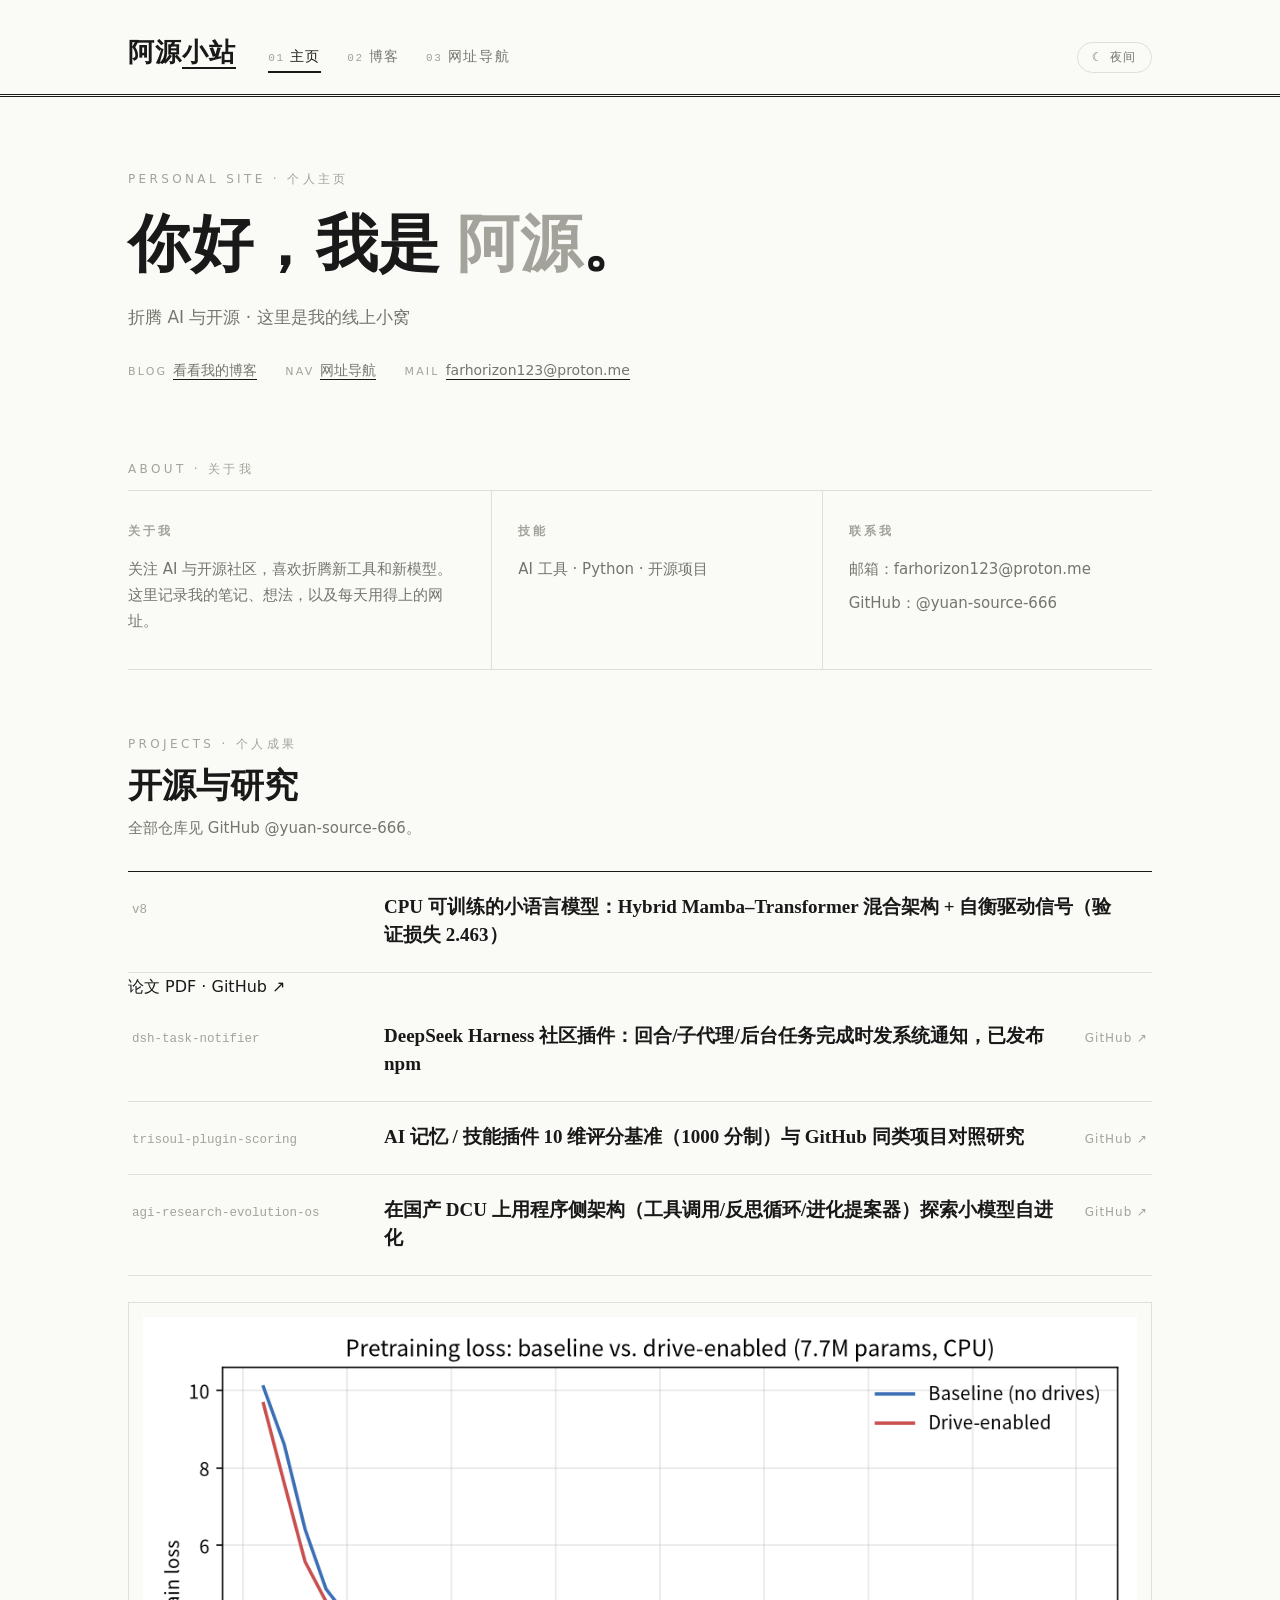
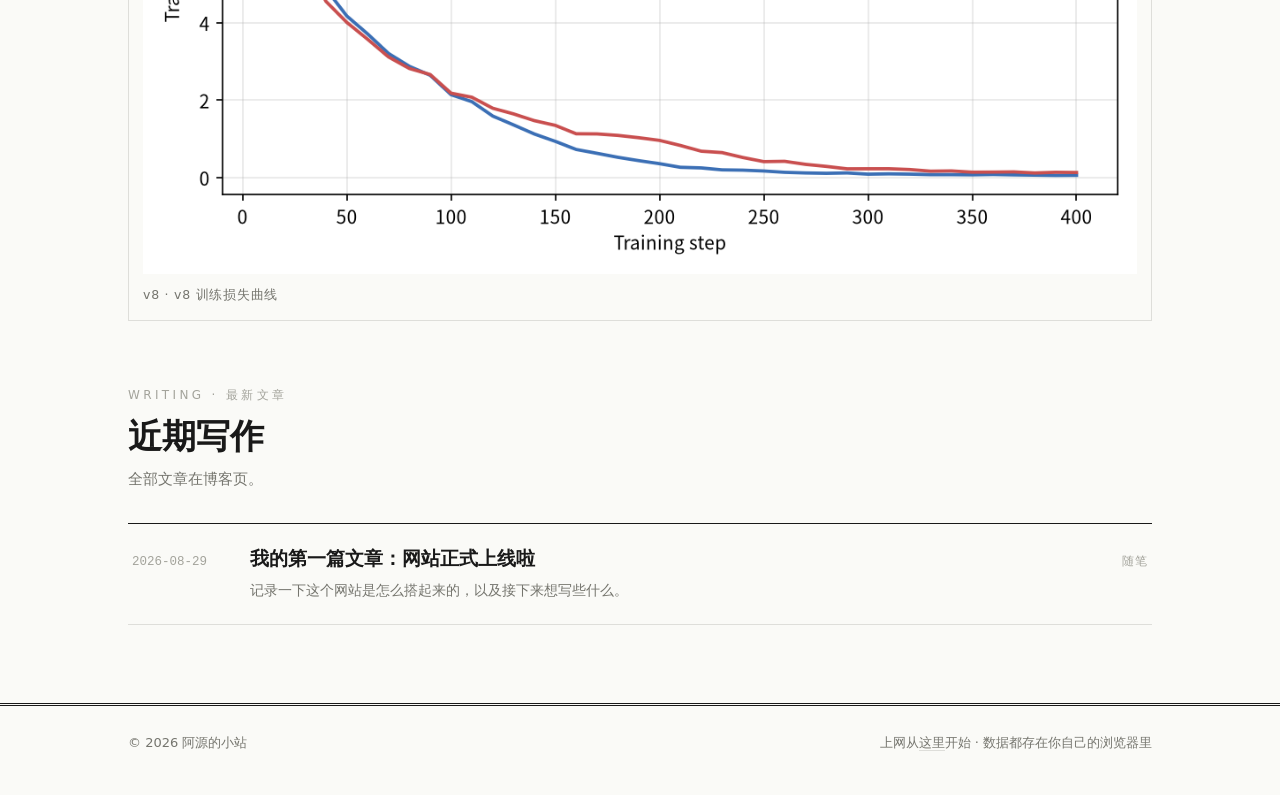
==== commit 0b1df9b3: "重构个人主页：极简黑白杂志风 + AI/开源导航 + 个人成果板块 - 视觉全面翻新（亮/暗双主题，杂志排版） - 网址导航并入 personal-nav 动态内核（增删改/拖拽/搜索/导入导出） -" ====
--- a/index.html
+++ b/index.html
@@ -1,328 +1,156 @@
 <!DOCTYPE html>
 <html lang="zh-CN">
 <head>
-<meta charset="UTF-8">
-<meta name="viewport" content="width=device-width, initial-scale=1.0">
-<title>yuan-source · 小模型自进化实验场</title>
-<meta name="description" content="yuan-source 的个人主页 —— 独立研究者，专注小模型自进化、混合架构与认知系统。墨水屏简约风格。">
-<style>
-  :root {
-    --paper: #f4f2ec;
-    --ink: #1c1b18;
-    --ink-soft: #55524b;
-    --ink-faint: #8a867c;
-    --line: #d9d5ca;
-    --line-strong: #b8b3a6;
-    --card: #faf9f5;
-    --accent: #6b4a3a;
-  }
-  html[data-theme="dark"] {
-    --paper: #191917;
-    --ink: #e8e6df;
-    --ink-soft: #b3b0a6;
-    --ink-faint: #7d7a71;
-    --line: #3a3833;
-    --line-strong: #55524a;
-    --card: #201f1d;
-    --accent: #c9a284;
-  }
-  * { margin: 0; padding: 0; box-sizing: border-box; }
-  body {
-    background: var(--paper);
-    color: var(--ink);
-    font-family: "Georgia", "Times New Roman", "Songti SC", "SimSun", "Noto Serif SC", serif;
-    line-height: 1.8;
-    font-size: clamp(15px, 0.4vw + 14px, 17px);
-  }
-  ::selection { background: var(--ink); color: var(--paper); }
-  body::before {
-    content: ""; position: fixed; inset: 0; pointer-events: none; z-index: 999; opacity: 0.05;
-    background-image: url("data:image/svg+xml,%3Csvg xmlns='http://www.w3.org/2000/svg' width='140' height='140'%3E%3Cfilter id='n'%3E%3CfeTurbulence type='fractalNoise' baseFrequency='0.9' numOctaves='2'/%3E%3C/filter%3E%3Crect width='140' height='140' filter='url(%23n)'/%3E%3C/svg%3E");
-  }
-  .wrap { max-width: 780px; margin: 0 auto; padding: clamp(24px, 4vw, 56px) clamp(20px, 4vw, 40px) 64px; }
-
-  .statusbar {
-    display: flex; align-items: center; justify-content: space-between; gap: 16px;
-    font-family: "SFMono-Regular", Consolas, "Courier New", monospace; font-size: 12px;
-    letter-spacing: 0.08em; color: var(--ink-faint);
-    border-top: 2px solid var(--ink); border-bottom: 1px solid var(--line-strong);
-    padding: 8px 2px; margin-bottom: clamp(44px, 6vw, 80px); user-select: none;
-  }
-  .statusbar .site { color: var(--ink); overflow: hidden; text-overflow: ellipsis; white-space: nowrap; }
-  .statusbar .ctrls { display: flex; align-items: center; gap: 12px; flex: none; }
-  .statusbar button {
-    font: inherit; font-family: inherit; font-size: 12px; letter-spacing: 0.08em;
-    color: var(--ink); background: transparent; border: 1px solid var(--line-strong);
-    padding: 2px 10px; cursor: pointer;
-  }
-  .statusbar button:hover { background: var(--ink); color: var(--paper); }
-
-  header h1 { font-size: clamp(38px, 5vw, 54px); font-weight: 700; letter-spacing: 0.01em; line-height: 1.15; }
-  header .role {
-    margin-top: 12px; font-family: "SFMono-Regular", Consolas, monospace; font-size: 12px;
-    color: var(--ink-soft); letter-spacing: 0.14em;
-  }
-  header p.bio { margin-top: 22px; color: var(--ink-soft); max-width: 38em; }
-
-  .dither {
-    border: 0; height: 6px; margin: clamp(32px, 5vw, 48px) 0;
-    background-image: radial-gradient(var(--line-strong) 1px, transparent 1px);
-    background-size: 6px 6px; background-position: center;
-  }
-
-  section h2 {
-    display: flex; align-items: baseline; gap: 14px;
-    font-size: 16px; font-weight: 700; letter-spacing: 0.16em; margin-bottom: 20px;
-  }
-  section h2 .no { font-family: "SFMono-Regular", Consolas, monospace; font-size: 12px; font-weight: 400; color: var(--ink-faint); }
-  section h2::after { content: ""; flex: 1; height: 1px; background: var(--line-strong); }
-
-  /* ---- 论文卡 ---- */
-  .paper-card { border: 1px solid var(--line-strong); background: var(--card); padding: 24px 26px 22px; }
-  .paper-card .badge {
-    display: inline-block; font-family: "SFMono-Regular", Consolas, monospace; font-size: 11px;
-    letter-spacing: 0.12em; color: var(--paper); background: var(--ink);
-    padding: 2px 10px; margin-bottom: 14px;
-  }
-  .paper-card h3 { font-size: 19px; font-weight: 700; line-height: 1.4; letter-spacing: 0.01em; }
-  .paper-card .meta { margin-top: 8px; font-family: "SFMono-Regular", Consolas, monospace; font-size: 12px; color: var(--ink-faint); }
-  .paper-card .abstract { margin-top: 14px; font-size: 15px; color: var(--ink-soft); }
-  .paper-card .results {
-    margin-top: 16px; display: flex; flex-wrap: wrap; gap: 10px;
-    font-family: "SFMono-Regular", Consolas, monospace; font-size: 12px;
-  }
-  .paper-card .results .metric {
-    border: 1px solid var(--line-strong); padding: 6px 12px; color: var(--ink-soft);
-  }
-  .paper-card .results .metric b { color: var(--ink); }
-  .paper-card .dl { display: inline-block; margin-top: 18px; border: 1px solid var(--ink); padding: 8px 22px; color: var(--ink); text-decoration: none; letter-spacing: 0.1em; }
-  .paper-card .dl:hover { background: var(--ink); color: var(--paper); }
-
-  /* ---- 图表 ---- */
-  .figs { display: grid; gap: 16px; }
-  .fig { border: 1px solid var(--line); background: var(--card); padding: 14px; }
-  .fig img { width: 100%; height: auto; display: block; background: #fff; }
-  .fig .cap { margin-top: 8px; font-size: 13px; color: var(--ink-soft); }
-  .fig .cap .t { font-family: "SFMono-Regular", Consolas, monospace; font-size: 11px; color: var(--ink-faint); display: block; margin-bottom: 2px; }
-
-  /* ---- 项目 ---- */
-  .projects { display: grid; gap: 12px; }
-  .project { border: 1px solid var(--line-strong); background: var(--card); padding: 18px 20px 16px; }
-  .project .head { display: flex; justify-content: space-between; align-items: baseline; gap: 12px; }
-  .project h3 { font-size: 16px; font-weight: 700; }
-  .project time { font-family: "SFMono-Regular", Consolas, monospace; font-size: 11px; color: var(--ink-faint); white-space: nowrap; }
-  .project p { margin-top: 6px; font-size: 14px; color: var(--ink-soft); }
-  .project .tags { margin-top: 10px; display: flex; flex-wrap: wrap; gap: 6px; }
-  .tag { font-family: "SFMono-Regular", Consolas, monospace; font-size: 11px; letter-spacing: 0.06em; color: var(--ink-soft); border: 1px solid var(--line-strong); padding: 1px 9px; border-radius: 999px; }
-  a.project-link { color: inherit; text-decoration: none; display: block; }
-  a.project-link:hover .project { background: var(--ink); }
-  a.project-link:hover .project h3, a.project-link:hover .project p, a.project-link:hover .project time, a.project-link:hover .project .tag { color: var(--paper); }
-  a.project-link:hover .project .tag { border-color: var(--paper); }
-
-  /* ---- 笔记 ---- */
-  .notes { list-style: none; }
-  .notes li { display: flex; gap: 18px; align-items: baseline; padding: 9px 0; border-bottom: 1px dotted var(--line); }
-  .notes li:last-child { border-bottom: 0; }
-  .notes time { flex: 0 0 4.5em; font-family: "SFMono-Regular", Consolas, monospace; font-size: 12px; color: var(--ink-faint); }
-  .notes a { color: var(--ink); text-decoration: none; }
-  .notes a:hover { text-decoration: underline; text-underline-offset: 4px; }
-
-  .contact { display: flex; flex-wrap: wrap; gap: 12px 24px; align-items: baseline; }
-  .contact a { color: var(--ink); text-decoration: none; border-bottom: 1px solid var(--line-strong); padding-bottom: 1px; }
-  .contact a:hover { border-bottom-color: var(--ink); }
-  .contact .mono { font-family: "SFMono-Regular", Consolas, monospace; font-size: 14px; }
-
-  footer {
-    margin-top: clamp(52px, 7vw, 80px); padding-top: 20px; border-top: 2px solid var(--ink);
-    display: flex; justify-content: space-between; gap: 12px; flex-wrap: wrap;
-    font-family: "SFMono-Regular", Consolas, monospace; font-size: 12px; color: var(--ink-faint);
-  }
-  @media print { body::before, .statusbar button { display: none; } }
-  @media (max-width: 480px) {
-    .paper-card .results { flex-direction: column; }
-  }
-</style>
+  <meta charset="UTF-8" />
+  <meta name="viewport" content="width=device-width, initial-scale=1.0" />
+  <title>阿源的小站 · 个人主页</title>
+  <meta name="description" content="阿源的个人主页：AI 与开源社区爱好者，博客与常用网址导航。" />
+  <script src="assets/theme.js"></script>
+  <link rel="stylesheet" href="assets/style.css" />
 </head>
 <body>
-<div class="wrap">
-
-  <div class="statusbar">
-    <span class="site">yuan-source-666.github.io</span>
-    <span id="clock">--:--</span>
-    <div class="ctrls">
-      <button id="theme-toggle" type="button" title="切换反色">反转</button>
+  <header class="site-header">
+    <div class="container">
+      <a class="logo" href="index.html">阿源<em id="logo-accent">小站</em></a>
+      <nav class="main-nav">
+        <a href="index.html" class="active"><span class="no">01</span>主页</a>
+        <a href="blog/index.html"><span class="no">02</span>博客</a>
+        <a href="nav.html"><span class="no">03</span>网址导航</a>
+      </nav>
+      <button class="theme-toggle" type="button"></button>
     </div>
-  </div>
-
-  <header>
-    <h1>yuan-source</h1>
-    <div class="role">PHYSICS · 独立研究者 · 小模型自进化</div>
-    <p class="bio">
-      物理学方向，业余以个人研究者的身份折腾小模型的自训练与自进化：
-      用混合架构在纯 CPU 上从零训练可运行的小语言模型，
-      并给它们装上"欲望与恐惧"——一套源自稳态控制理论的驱动信号层，
-      让模型在训练中自己维持安全、趋近目标。
-      相信智能不必以庞大算力为前提，就像墨水屏不需要背光。
-    </p>
   </header>
 
-  <hr class="dither">
+  <main class="container">
+    <!-- Hero：杂志封面式开场 -->
+    <section class="hero">
+      <p class="kicker">Personal Site · 个人主页</p>
+      <h1 id="hero-title">你好，我是 <span class="dim">你的名字</span>。</h1>
+      <p class="tagline" id="hero-tagline"></p>
+      <div class="hero-meta">
+        <span><span class="label">BLOG</span><a href="blog/index.html">看看我的博客</a></span>
+        <span><span class="label">NAV</span><a href="nav.html">网址导航</a></span>
+        <span><span class="label">MAIL</span><a id="hero-email" href="#"></a></span>
+      </div>
+    </section>
 
-  <section>
-    <h2><span class="no">01</span>最新论文 · v8</h2>
-    <article class="paper-card">
-      <span class="badge">TECHNICAL REPORT · 2026-09</span>
-      <h3>v8: A CPU-Trainable Small Language Model with Hybrid Mamba–Transformer Architecture and Homeostatic Drive Signals</h3>
-      <div class="meta">Siyuan Xing · yuan-source-666 · 8 pages · 中英文双语总结</div>
-      <p class="abstract">
-        在纯 CPU 上从零训练的混合架构小模型（Mamba-2 + Transformer，GQA / RoPE / SwiGLU / RMSNorm），
-        完整走通 预训练 → SFT → DPO → 自一致性采样 全链路；并提出 <b>稳态驱动信号层</b>：
-        内部状态（资源/能量/一致性/安全边距/欲望/恐惧）随训练动态演化，
-        以"偏差—欲望—恐惧"信号作为内在奖励与损失正则，恐惧越界时自动刹住学习率。
-      </p>
-      <div class="results">
-        <div class="metric">验证损失 <b>2.463</b> <span style="color:var(--ink-faint)">（drives）</span></div>
-        <div class="metric">验证损失 <b>2.616</b> <span style="color:var(--ink-faint)">（baseline）</span></div>
-        <div class="metric">相对提升 <b>−5.9%</b></div>
-        <div class="metric">困惑度 <b>13.68 → 11.74</b></div>
-        <div class="metric">参数量 <b>7.67M</b> · CPU only</div>
+    <!-- 关于我：三栏杂志分栏 -->
+    <section class="section">
+      <p class="kicker">About · 关于我</p>
+      <div class="about-grid">
+        <div class="about-col">
+          <h3>关于我</h3>
+          <p id="about-text" class="dim"></p>
+        </div>
+        <div class="about-col">
+          <h3>技能</h3>
+          <p id="skills-text" class="dim"></p>
+        </div>
+        <div class="about-col">
+          <h3>联系我</h3>
+          <p class="dim">邮箱：<a id="contact-email" href="#"></a></p>
+          <p id="contact-extra" class="dim" style="margin-top:8px"></p>
+        </div>
       </div>
-      <a class="dl" href="assets/v8-paper.pdf" target="_blank" rel="noopener">下载论文 PDF</a>
-    </article>
-  </section>
+    </section>
 
-  <hr class="dither">
+    <!-- 个人成果：由 assets/site-data.js 的 projects 自动渲染 -->
+    <section class="section">
+      <p class="kicker">Projects · 个人成果</p>
+      <h2 class="section-title">开源与研究</h2>
+      <p class="section-lede">全部仓库见 <a id="projects-profile-link" href="#">GitHub 主页</a>。</p>
+      <div class="post-list" id="project-list"></div>
+      <div id="project-image"></div>
+    </section>
 
-  <section>
-    <h2><span class="no">02</span>实验数据</h2>
-    <div class="figs">
-      <figure class="fig">
-        <span class="cap"><span class="t">FIG. 1</span>预训练损失：baseline vs drive-enabled（7.7M / CPU / 400 步）</span>
-        <img src="assets/loss_curve.png" alt="预训练损失曲线对比">
-        <figcaption class="cap">驱动层的正则项让训练损失略高，但换来了更好的泛化。</figcaption>
-      </figure>
-      <figure class="fig">
-        <span class="cap"><span class="t">FIG. 2</span>驱动信号动态：能量耗尽、偏差与欲望升到稳态、恐惧恒为 0（无越界）、一致性随训练回升</span>
-        <img src="assets/drive_signals.png" alt="驱动信号动态">
-        <figcaption class="cap">模型在训练中"自我调节"：趋近目标（欲望）、守住边界（恐惧=0）。</figcaption>
-      </figure>
-      <figure class="fig">
-        <span class="cap"><span class="t">FIG. 3</span>最终验证损失与困惑度对比</span>
-        <img src="assets/val_compare.png" alt="验证损失对比">
-        <figcaption class="cap">驱动信号层在同等条件下将验证损失从 2.616 降至 2.463。</figcaption>
-      </figure>
+    <!-- 最新文章：由 assets/posts-data.js 自动渲染 -->
+    <section class="section">
+      <p class="kicker">Writing · 最新文章</p>
+      <h2 class="section-title">近期写作</h2>
+      <p class="section-lede">全部文章在<a href="blog/index.html">博客页</a>。</p>
+      <div class="post-list" id="recent-posts"></div>
+    </section>
+  </main>
+
+  <footer class="site-footer">
+    <div class="container">
+      <span>© 2026 <span id="footer-name">我的小站</span></span>
+      <span>上网从<a href="nav.html">这里</a>开始 · 数据都存在你自己的浏览器里</span>
     </div>
-  </section>
-
-  <hr class="dither">
-
-  <section>
-    <h2><span class="no">03</span>项目</h2>
-    <div class="projects">
-      <a class="project-link" href="https://github.com/yuan-source-666/v8" target="_blank" rel="noopener">
-        <article class="project">
-          <div class="head"><h3>v8 · 本地自训小 LLM</h3><time>2026 · 论文配套</time></div>
-          <p>Hybrid Mamba-Transformer 底座 + 稳态驱动信号层，纯 CPU 可训练，预训练→SFT→DPO→自进化闭环全链路。</p>
-          <div class="tags"><span class="tag">Python</span><span class="tag">PyTorch</span><span class="tag">Mamba-2</span><span class="tag">CPU-only</span></div>
-        </article>
-      </a>
-      <a class="project-link" href="https://github.com/yuan-source-666/agi-research-evolution-os" target="_blank" rel="noopener">
-        <article class="project">
-          <div class="head"><h3>agi-research-evolution-os</h3><time>2026 · 自进化实验</time></div>
-          <p>小模型自进化实验 OS：在 DCU 上用程序侧架构（工具调用/反思循环/进化提案器）探索自进化，565 个实验文件。</p>
-          <div class="tags"><span class="tag">Python</span><span class="tag">DCU</span><span class="tag">Self-evolution</span></div>
-        </article>
-      </a>
-      <a class="project-link" href="https://github.com/yuan-source-666/AGI-Core" target="_blank" rel="noopener">
-        <article class="project">
-          <div class="head"><h3>AGI-Core</h3><time>2026 · 多智能体原型</time></div>
-          <p>多智能体协作构建的 AGI 原型：多模态感知 + 认知核心（记忆/注意力/推理）+ 系统集成，五份设计文档齐备。</p>
-          <div class="tags"><span class="tag">Python</span><span class="tag">多智能体</span><span class="tag">认知架构</span></div>
-        </article>
-      </a>
-      <a class="project-link" href="https://github.com/yuan-source-666/second-brain" target="_blank" rel="noopener">
-        <article class="project">
-          <div class="head"><h3>second-brain · 第二大脑</h3><time>2026 · 知识系统 + DSH 预设</time></div>
-          <p>个人知识管理系统：不可变原始资料（SHA-256 校验）+ 知识/关系/洞察分层演化，附 DeepSeek Harness Agent 预设。</p>
-          <div class="tags"><span class="tag">知识管理</span><span class="tag">DSH 预设</span></div>
-        </article>
-      </a>
-      <a class="project-link" href="https://github.com/yuan-source-666/dsh-github-manager" target="_blank" rel="noopener">
-        <article class="project">
-          <div class="head"><h3>dsh-github-manager</h3><time>2026 · DSH 插件</time></div>
-          <p>GitHub 仓库 AI 自动管理通道：27 个工具（Issue/PR/分支/文件/标签/Release）+ Web 设置卡 + dry-run 防护。</p>
-          <div class="tags"><span class="tag">JavaScript</span><span class="tag">DeepSeek Harness</span><span class="tag">插件</span></div>
-        </article>
-      </a>
-      <a class="project-link" href="https://github.com/yuan-source-666/dsh-research-autoresearch" target="_blank" rel="noopener">
-        <article class="project">
-          <div class="head"><h3>dsh-research-autoresearch</h3><time>2026 · DSH 插件</time></div>
-          <p>科研自动化全家桶：arXiv 检索 + LQS 五维评分 + 停滞红绿灯 + 五人格中位数评审 + 可视化总控台。</p>
-          <div class="tags"><span class="tag">科研</span><span class="tag">arXiv</span><span class="tag">LQS</span></div>
-        </article>
-      </a>
-      <a class="project-link" href="https://github.com/yuan-source-666/dsh-task-notifier" target="_blank" rel="noopener">
-        <article class="project">
-          <div class="head"><h3>dsh-task-notifier</h3><time>2026 · npm 已发布</time></div>
-          <p>DeepSeek Harness 任务完成 OS 通知插件：turn/subagent/后台任务完成即推送，多语言 + 自定义命令。</p>
-          <div class="tags"><span class="tag">JavaScript</span><span class="tag">npm</span><span class="tag">通知</span></div>
-        </article>
-      </a>
-      <a class="project-link" href="https://github.com/yuan-source-666/html-animations" target="_blank" rel="noopener">
-        <article class="project">
-          <div class="head"><h3>html-animations</h3><time>2026 · 动画</time></div>
-          <p>HTML 动画演示合集。</p>
-          <div class="tags"><span class="tag">HTML</span><span class="tag">动画</span></div>
-        </article>
-      </a>
-    </div>
-  </section>
-
-  <hr class="dither">
-
-  <section>
-    <h2><span class="no">04</span>更新</h2>
-    <ul class="notes">
-      <li><time>2026-09</time><a href="assets/v8-paper.pdf" target="_blank" rel="noopener">v8 技术报告完成：混合架构 + 稳态驱动信号层，验证损失 -5.9%</a></li>
-      <li><time>2026-09</time><a href="https://github.com/yuan-source-666/v8" target="_blank" rel="noopener">v8 全仓库改用 CC BY-NC 4.0 许可（禁止商用）</a></li>
-      <li><time>2026-08</time><a href="https://github.com/yuan-source-666/AGI-Core" target="_blank" rel="noopener">AGI-Core 多智能体原型：多模态感知 + 认知核心</a></li>
-    </ul>
-  </section>
-
-  <hr class="dither">
-
-  <section>
-    <h2><span class="no">05</span>联系</h2>
-    <div class="contact">
-      <a href="https://github.com/yuan-source-666" target="_blank" rel="noopener">GitHub</a>
-      <a href="https://yuan-source-666.github.io/" target="_blank" rel="noopener">主页</a>
-    </div>
-  </section>
-
-  <footer>
-    <span>© 2026 yuan-source</span>
-    <span>CC BY-NC 4.0 · 墨水屏 · 无背光渲染</span>
   </footer>
 
-</div>
+  <script src="assets/site-data.js"></script>
+  <script src="assets/posts-data.js"></script>
+  <script>
+    // ---------- 站点信息填槽 ----------
+    document.title = SITE.siteName + " · 个人主页";
+    document.getElementById("logo-accent").textContent = SITE.siteNameAccent;
+    document.getElementById("hero-title").innerHTML =
+      "你好，我是 <span class=\"dim\">" + SITE.owner + "</span>。";
+    document.getElementById("hero-tagline").textContent = SITE.tagline;
+    document.getElementById("about-text").textContent = SITE.about;
+    document.getElementById("skills-text").textContent =
+      SITE.skills.split(",").map(s => s.trim()).filter(Boolean).join(" · ");
 
-<script>
-  var root = document.documentElement;
-  function store(k, v) { try { localStorage.setItem(k, v); } catch (e) {} }
-  function load(k) { try { return localStorage.getItem(k); } catch (e) { return null; } }
-  var saved = load("ink-theme");
-  if (saved) root.setAttribute("data-theme", saved);
-  document.getElementById("theme-toggle").addEventListener("click", function () {
-    var next = root.getAttribute("data-theme") === "dark" ? "light" : "dark";
-    root.setAttribute("data-theme", next);
-    store("ink-theme", next);
-  });
-  function tick() {
-    var d = new Date();
-    var pad = function (n) { return String(n).padStart(2, "0"); };
-    document.getElementById("clock").textContent = pad(d.getHours()) + ":" + pad(d.getMinutes());
-  }
-  tick(); setInterval(tick, 30000);
-</script>
+    var email = SITE.email;
+    var mailHref = email ? "mailto:" + email : "";
+    var heroMail = document.getElementById("hero-email");
+    heroMail.textContent = email || "邮箱待补充";
+    heroMail.href = mailHref;
+    var contactMail = document.getElementById("contact-email");
+    contactMail.textContent = email || "邮箱待补充";
+    contactMail.href = mailHref;
+    document.getElementById("contact-extra").textContent =
+      SITE.github ? "GitHub：@" + SITE.github.replace(/^https?:\/\/github\.com\//i, "").replace(/\/$/, "") : "";
+    document.getElementById("footer-name").textContent = SITE.siteName;
+
+    // ---------- 个人成果（真实公开仓库） ----------
+    var profileLink = document.getElementById("projects-profile-link");
+    profileLink.href = SITE.github ? "https://github.com/" + SITE.github : "#";
+    profileLink.textContent = SITE.github ? "GitHub @" + SITE.github : "GitHub 主页";
+    var plist = document.getElementById("project-list");
+    plist.innerHTML = (SITE.projects || [])
+      .map(function (p) {
+        var tags = '<span class="post-row-tags">';
+        if (p.extra) tags += '<a href="' + p.extra.url + '">' + p.extra.label + "</a> · ";
+        tags += "GitHub ↗</span>";
+        return (
+          '<a class="post-row proj-row" href="' + p.url + '">' +
+          '<span class="post-row-date">' + p.name + "</span>" +
+          '<span><span class="post-row-title">' + p.desc + "</span></span>" +
+          tags +
+          "</a>"
+        );
+      })
+      .join("");
+    var pimage = document.getElementById("project-image");
+    pimage.innerHTML = (SITE.projects || [])
+      .filter(function (p) { return p.image; })
+      .map(function (p) {
+        return (
+          '<a class="proj-image-card" href="' + p.url + '">' +
+          '<img src="' + p.image + '" alt="' + (p.imageAlt || "") + '" loading="lazy" ' +
+          'onerror="this.closest(\'a\').style.display=\'none\'">' +
+          "<span>" + p.name + " · " + (p.imageAlt || "") + "</span>" +
+          "</a>"
+        );
+      })
+      .join("");
+
+    // ---------- 最新文章（杂志目录式，取最近 3 篇） ----------
+    var recent = document.getElementById("recent-posts");
+    recent.innerHTML = POSTS.slice(0, 3)
+      .map(function (p) {
+        return (
+          '<a class="post-row" href="' + p.file + '">' +
+          '<span class="post-row-date">' + p.date + "</span>" +
+          '<span><span class="post-row-title">' + p.title + "</span>" +
+          '<span class="post-row-summary">' + p.summary + "</span></span>" +
+          '<span class="post-row-tags">' + p.tags.join(" / ") + "</span>" +
+          "</a>"
+        );
+      })
+      .join("");
+  </script>
 </body>
 </html>
--- a/assets/style.css
+++ b/assets/style.css
@@ -0,0 +1,684 @@
+/* ===================================================================
+   我的小站 · 全站样式
+   风格：极简黑白 · 杂志排版
+   主题：亮 / 暗（由 theme.js 写在 <html data-theme> 上）
+   =================================================================== */
+
+/* ---------- 1. 设计变量 ---------- */
+:root {
+  /* 亮色（默认） */
+  --bg: #fafaf7;
+  --bg-soft: #f1f1ec;
+  --card: #ffffff;
+  --text: #191919;
+  --text-dim: #75756e;
+  --text-faint: #a3a39b;
+  --border: #dededa;
+  --border-strong: #191919;
+  --mark-bg: #e9e9e2;
+  --serif: Georgia, "Noto Serif SC", "Songti SC", "STSong", "SimSun", serif;
+  --sans: "PingFang SC", "Microsoft YaHei", "Segoe UI", system-ui, sans-serif;
+  --mono: Consolas, "SF Mono", Menlo, monospace;
+  --maxw: 1080px;
+  color-scheme: light;
+}
+
+html[data-theme="dark"] {
+  --bg: #121210;
+  --bg-soft: #1a1a18;
+  --card: #191917;
+  --text: #e9e9e4;
+  --text-dim: #9c9c93;
+  --text-faint: #6e6e66;
+  --border: #2c2c28;
+  --border-strong: #e9e9e4;
+  --mark-bg: #33332e;
+  color-scheme: dark;
+}
+
+/* ---------- 2. 基础重置 ---------- */
+* { margin: 0; padding: 0; box-sizing: border-box; }
+
+html { scroll-behavior: smooth; }
+
+body {
+  font-family: var(--sans);
+  background: var(--bg);
+  color: var(--text);
+  line-height: 1.75;
+  font-size: 16px;
+  min-height: 100vh;
+  transition: background 0.25s ease, color 0.25s ease;
+}
+
+a { color: inherit; text-decoration: none; }
+a:hover { text-decoration: underline; text-underline-offset: 3px; }
+button { font-family: inherit; cursor: pointer; }
+img { max-width: 100%; }
+
+::selection { background: var(--text); color: var(--bg); }
+
+.container {
+  max-width: var(--maxw);
+  margin: 0 auto;
+  padding: 0 28px;
+}
+
+/* ---------- 3. 报头（全站页头） ---------- */
+.site-header {
+  border-bottom: 3px double var(--border-strong);
+}
+
+.site-header .container {
+  display: flex;
+  align-items: baseline;
+  gap: 32px;
+  padding-top: 30px;
+  padding-bottom: 18px;
+}
+
+.logo {
+  font-family: var(--serif);
+  font-size: 26px;
+  font-weight: 700;
+  letter-spacing: 0.04em;
+  white-space: nowrap;
+}
+.logo:hover { text-decoration: none; }
+.logo em { font-style: normal; border-bottom: 2px solid var(--text); }
+
+.main-nav {
+  display: flex;
+  gap: 26px;
+  flex: 1;
+  font-size: 14px;
+  letter-spacing: 0.12em;
+}
+
+.main-nav a {
+  color: var(--text-dim);
+  text-transform: uppercase;
+}
+.main-nav a .no {
+  font-family: var(--mono);
+  font-size: 11px;
+  margin-right: 5px;
+  color: var(--text-faint);
+}
+.main-nav a:hover { color: var(--text); text-decoration: none; }
+.main-nav a.active { color: var(--text); border-bottom: 2px solid var(--text); padding-bottom: 2px; }
+
+.theme-toggle {
+  border: 1px solid var(--border);
+  background: transparent;
+  color: var(--text-dim);
+  font-size: 12px;
+  letter-spacing: 0.14em;
+  padding: 6px 14px;
+  border-radius: 999px;
+  transition: color 0.15s, border-color 0.15s;
+  white-space: nowrap;
+}
+.theme-toggle:hover { color: var(--text); border-color: var(--border-strong); }
+
+/* ---------- 4. 通用区块 ---------- */
+.section { padding: 56px 0 8px; }
+
+.kicker {
+  font-size: 12px;
+  letter-spacing: 0.28em;
+  text-transform: uppercase;
+  color: var(--text-faint);
+  margin-bottom: 10px;
+}
+
+.section-title {
+  font-family: var(--serif);
+  font-size: clamp(26px, 4vw, 34px);
+  font-weight: 700;
+  line-height: 1.25;
+  margin-bottom: 8px;
+}
+
+.section-lede {
+  color: var(--text-dim);
+  font-size: 15px;
+  max-width: 620px;
+  margin-bottom: 30px;
+}
+
+.rule { border: 0; border-top: 1px solid var(--border); margin: 0; }
+
+/* ---------- 5. 首页 Hero ---------- */
+.hero { padding: 72px 0 20px; }
+
+.hero .kicker { margin-bottom: 18px; }
+
+.hero h1 {
+  font-family: var(--serif);
+  font-size: clamp(34px, 6.5vw, 62px);
+  font-weight: 700;
+  line-height: 1.18;
+  letter-spacing: 0.01em;
+  max-width: 18em;
+}
+
+.hero h1 .dim { color: var(--text-faint); }
+
+.tagline {
+  margin-top: 22px;
+  font-size: 17px;
+  color: var(--text-dim);
+  max-width: 34em;
+}
+
+.hero-meta {
+  margin-top: 26px;
+  display: flex;
+  flex-wrap: wrap;
+  gap: 12px 28px;
+  font-size: 14px;
+  color: var(--text-dim);
+}
+.hero-meta a { border-bottom: 1px solid var(--border-strong); padding-bottom: 1px; }
+.hero-meta .label {
+  font-size: 11px;
+  letter-spacing: 0.2em;
+  color: var(--text-faint);
+  margin-right: 6px;
+}
+
+/* ---------- 6. 首页「关于」杂志分栏 ---------- */
+.about-grid {
+  display: grid;
+  grid-template-columns: 1.1fr 1fr 1fr;
+  gap: 0;
+  border-top: 1px solid var(--border);
+  border-bottom: 1px solid var(--border);
+}
+
+.about-col { padding: 30px 26px 34px 0; }
+.about-col + .about-col {
+  border-left: 1px solid var(--border);
+  padding-left: 26px;
+}
+
+.about-col h3 {
+  font-size: 12px;
+  letter-spacing: 0.26em;
+  text-transform: uppercase;
+  color: var(--text-faint);
+  font-weight: 600;
+  margin-bottom: 14px;
+}
+
+.about-col p { font-size: 15px; color: var(--text); }
+.about-col p.dim { color: var(--text-dim); }
+
+/* ---------- 7. 文章列表（杂志目录式） ---------- */
+.post-list { border-top: 1px solid var(--border-strong); }
+
+.post-row {
+  display: grid;
+  grid-template-columns: 96px 1fr auto;
+  gap: 22px;
+  align-items: baseline;
+  padding: 22px 4px;
+  border-bottom: 1px solid var(--border);
+  transition: background 0.15s;
+}
+.post-row:hover { background: var(--bg-soft); text-decoration: none; }
+.post-row:hover .post-row-title { text-decoration: underline; text-underline-offset: 3px; }
+
+.post-row-date {
+  font-family: var(--mono);
+  font-size: 12.5px;
+  color: var(--text-faint);
+}
+
+.post-row-title {
+  font-family: var(--serif);
+  font-size: 19px;
+  font-weight: 600;
+  line-height: 1.4;
+}
+
+.post-row-summary {
+  display: block;
+  font-size: 14px;
+  color: var(--text-dim);
+  margin-top: 4px;
+  font-weight: 400;
+}
+
+.post-row-tags {
+  font-size: 12px;
+  color: var(--text-faint);
+  letter-spacing: 0.08em;
+  white-space: nowrap;
+}
+
+/* 成果行的仓库名列更宽 */
+.proj-row { grid-template-columns: minmax(150px, 230px) 1fr auto; }
+
+/* 成果配图卡片（如评分总表） */
+.proj-image-card {
+  display: block;
+  margin-top: 26px;
+  border: 1px solid var(--border);
+  padding: 14px;
+  transition: border-color 0.15s;
+}
+.proj-image-card:hover { border-color: var(--border-strong); text-decoration: none; }
+.proj-image-card img { width: 100%; display: block; }
+.proj-image-card figcaption,
+.proj-image-card span {
+  display: block;
+  margin-top: 10px;
+  font-size: 12.5px;
+  color: var(--text-dim);
+  letter-spacing: 0.06em;
+}
+
+/* ---------- 8. 博客文章页 ---------- */
+.article { max-width: 720px; margin: 0 auto; padding: 64px 0 30px; }
+
+.article .kicker { margin-bottom: 12px; }
+
+.article h1 {
+  font-family: var(--serif);
+  font-size: clamp(28px, 5vw, 42px);
+  font-weight: 700;
+  line-height: 1.3;
+  margin-bottom: 14px;
+}
+
+.post-meta {
+  font-family: var(--mono);
+  font-size: 13px;
+  color: var(--text-faint);
+  padding-bottom: 26px;
+  border-bottom: 1px solid var(--border);
+  margin-bottom: 34px;
+}
+
+.article h2 {
+  font-family: var(--serif);
+  font-size: 24px;
+  margin: 40px 0 14px;
+}
+
+.article p { margin-bottom: 18px; font-size: 16.5px; }
+
+.article ul { margin: 0 0 18px 22px; }
+.article li { margin-bottom: 6px; }
+
+.article pre {
+  background: var(--bg-soft);
+  border: 1px solid var(--border);
+  padding: 18px 20px;
+  overflow-x: auto;
+  margin-bottom: 20px;
+  font-size: 13.5px;
+  line-height: 1.6;
+}
+
+.article code {
+  font-family: var(--mono);
+  font-size: 0.9em;
+  background: var(--bg-soft);
+  padding: 1px 6px;
+  border-radius: 3px;
+}
+.article pre code { background: transparent; padding: 0; }
+
+.back-link {
+  display: inline-block;
+  font-size: 13px;
+  letter-spacing: 0.12em;
+  color: var(--text-dim);
+  margin-bottom: 34px;
+}
+.back-link:hover { color: var(--text); text-decoration: none; }
+
+/* ---------- 9. 页脚 ---------- */
+.site-footer {
+  margin-top: 70px;
+  border-top: 3px double var(--border-strong);
+  padding: 26px 0 40px;
+  font-size: 13px;
+  color: var(--text-dim);
+}
+.site-footer .container {
+  display: flex;
+  justify-content: space-between;
+  gap: 16px;
+  flex-wrap: wrap;
+}
+.site-footer a { border-bottom: 1px solid var(--border); }
+.site-footer code { font-family: var(--mono); font-size: 12px; }
+
+/* ===================================================================
+   10. 网址导航页（动态内核，移植自 personal-nav）
+   =================================================================== */
+
+.nav-toolbar {
+  display: flex;
+  gap: 14px;
+  flex-wrap: wrap;
+  align-items: center;
+  padding: 34px 0 26px;
+}
+
+.nav-search {
+  flex: 1;
+  min-width: 240px;
+  position: relative;
+}
+.nav-search svg {
+  position: absolute;
+  left: 0;
+  top: 50%;
+  transform: translateY(-50%);
+  width: 17px;
+  height: 17px;
+  stroke: var(--text-faint);
+  fill: none;
+  stroke-width: 2;
+  stroke-linecap: round;
+}
+#nav-search {
+  width: 100%;
+  padding: 10px 2px 10px 28px;
+  border: 0;
+  border-bottom: 1px solid var(--border-strong);
+  background: transparent;
+  color: var(--text);
+  font-size: 16px;
+  font-family: var(--serif);
+  outline: none;
+}
+#nav-search::placeholder { color: var(--text-faint); font-family: var(--sans); font-size: 14px; }
+
+.nav-actions { display: flex; gap: 10px; }
+
+.btn {
+  padding: 8px 16px;
+  border: 1px solid var(--border-strong);
+  background: transparent;
+  color: var(--text);
+  font-size: 13px;
+  letter-spacing: 0.06em;
+  border-radius: 2px;
+  transition: background 0.15s, color 0.15s;
+  white-space: nowrap;
+}
+.btn:hover { background: var(--text); color: var(--bg); text-decoration: none; }
+.btn.solid { background: var(--text); color: var(--bg); }
+.btn.solid:hover { opacity: 0.85; }
+.btn.danger { color: inherit; }
+.btn.danger:hover { background: var(--text); color: var(--bg); }
+.btn.sm { padding: 4px 10px; font-size: 12px; }
+
+/* 分类 */
+.nav-category { margin-bottom: 44px; }
+
+.cat-header {
+  display: flex;
+  align-items: baseline;
+  gap: 10px;
+  padding-bottom: 10px;
+  border-bottom: 1px solid var(--border-strong);
+  margin-bottom: 16px;
+}
+
+.cat-title {
+  font-family: var(--serif);
+  font-size: 20px;
+  font-weight: 700;
+  cursor: grab;
+  user-select: none;
+}
+.cat-title .cat-icon { font-size: 17px; margin-right: 6px; }
+.cat-count {
+  font-family: var(--mono);
+  font-size: 12px;
+  color: var(--text-faint);
+  font-weight: 400;
+}
+.cat-header.dragging { opacity: 0.4; }
+
+.cat-actions { display: flex; gap: 2px; opacity: 0; transition: opacity 0.15s; margin-left: auto; }
+.cat-header:hover .cat-actions { opacity: 1; }
+
+.icon-btn {
+  width: 26px;
+  height: 26px;
+  display: inline-flex;
+  align-items: center;
+  justify-content: center;
+  border: none;
+  background: transparent;
+  color: var(--text-faint);
+  font-size: 14px;
+  border-radius: 2px;
+}
+.icon-btn:hover { background: var(--bg-soft); color: var(--text); }
+
+/* 链接网格：杂志目录式两栏 */
+.links-grid {
+  display: grid;
+  grid-template-columns: repeat(auto-fill, minmax(230px, 1fr));
+  gap: 0 40px;
+}
+
+.link-card {
+  display: flex;
+  align-items: center;
+  gap: 12px;
+  padding: 11px 2px;
+  border-bottom: 1px solid var(--border);
+  position: relative;
+  user-select: none;
+  transition: background 0.12s;
+}
+.link-card:hover { background: var(--bg-soft); text-decoration: none; }
+.link-card.dragging { opacity: 0.4; }
+.link-card.drag-over-top { box-shadow: 0 -2px 0 0 var(--text); }
+.link-card.drag-over-bottom { box-shadow: 0 2px 0 0 var(--text); }
+
+.link-icon {
+  width: 30px;
+  height: 30px;
+  flex-shrink: 0;
+  display: flex;
+  align-items: center;
+  justify-content: center;
+  border: 1px solid var(--border);
+  font-size: 15px;
+  overflow: hidden;
+  background: var(--card);
+}
+.link-icon img { width: 18px; height: 18px; object-fit: contain; }
+
+.link-info { min-width: 0; flex: 1; }
+.link-name { font-size: 14.5px; font-weight: 600; white-space: nowrap; overflow: hidden; text-overflow: ellipsis; }
+.link-desc {
+  font-size: 12px;
+  color: var(--text-dim);
+  white-space: nowrap;
+  overflow: hidden;
+  text-overflow: ellipsis;
+}
+
+.link-tools {
+  position: absolute;
+  top: 5px;
+  right: 2px;
+  display: none;
+  gap: 2px;
+  background: var(--bg);
+  padding: 1px;
+}
+.link-card:hover .link-tools { display: flex; }
+.link-tools .icon-btn { width: 22px; height: 22px; font-size: 12px; }
+
+.add-card {
+  display: flex;
+  align-items: center;
+  justify-content: center;
+  gap: 6px;
+  padding: 11px 2px;
+  border: 0;
+  border-bottom: 1px dashed var(--border);
+  color: var(--text-faint);
+  background: transparent;
+  font-size: 13px;
+  min-height: 52px;
+}
+.add-card:hover { color: var(--text); border-bottom-color: var(--text); }
+
+.empty-hint {
+  padding: 56px 20px;
+  text-align: center;
+  color: var(--text-dim);
+  border: 1px dashed var(--border-strong);
+  font-size: 14px;
+}
+.empty-hint .big { font-size: 28px; margin-bottom: 10px; }
+
+mark { background: var(--mark-bg); color: inherit; padding: 0 1px; }
+
+.result-line {
+  font-size: 13px;
+  color: var(--text-faint);
+  letter-spacing: 0.1em;
+  margin-bottom: 16px;
+}
+
+/* 弹窗 */
+.modal-mask {
+  position: fixed;
+  inset: 0;
+  background: color-mix(in srgb, var(--bg) 55%, transparent);
+  backdrop-filter: blur(2px);
+  display: none;
+  align-items: center;
+  justify-content: center;
+  z-index: 100;
+  padding: 20px;
+}
+.modal-mask.open { display: flex; }
+
+.modal {
+  background: var(--bg);
+  border: 1px solid var(--border-strong);
+  width: 100%;
+  max-width: 440px;
+  padding: 28px;
+  max-height: 90vh;
+  overflow-y: auto;
+}
+.modal h3 {
+  font-family: var(--serif);
+  font-size: 20px;
+  margin-bottom: 20px;
+  padding-bottom: 12px;
+  border-bottom: 1px solid var(--border);
+}
+
+.form-row { margin-bottom: 15px; }
+.form-row label {
+  display: block;
+  font-size: 11px;
+  letter-spacing: 0.18em;
+  text-transform: uppercase;
+  color: var(--text-faint);
+  margin-bottom: 6px;
+}
+.form-row input, .form-row select, .form-row textarea {
+  width: 100%;
+  padding: 9px 11px;
+  border: 1px solid var(--border);
+  background: var(--card);
+  color: var(--text);
+  font-size: 14px;
+  outline: none;
+  font-family: inherit;
+  border-radius: 2px;
+}
+.form-row input:focus, .form-row select:focus { border-color: var(--border-strong); }
+.form-hint { font-size: 12px; color: var(--text-faint); margin-top: 4px; }
+.modal-footer { display: flex; justify-content: flex-end; gap: 10px; margin-top: 22px; }
+
+.switch-row { display: flex; align-items: center; justify-content: space-between; padding: 9px 0; }
+.switch-row span { font-size: 14px; }
+.switch { position: relative; width: 38px; height: 21px; }
+.switch input { opacity: 0; width: 0; height: 0; }
+.switch .slider {
+  position: absolute;
+  inset: 0;
+  background: var(--border);
+  border-radius: 21px;
+  cursor: pointer;
+  transition: 0.2s;
+}
+.switch .slider::before {
+  content: "";
+  position: absolute;
+  width: 15px;
+  height: 15px;
+  left: 3px;
+  top: 3px;
+  background: var(--bg);
+  border-radius: 50%;
+  transition: 0.2s;
+}
+.switch input:checked + .slider { background: var(--text); }
+.switch input:checked + .slider::before { transform: translateX(17px); }
+
+/* Toast */
+#toast {
+  position: fixed;
+  bottom: 28px;
+  left: 50%;
+  transform: translateX(-50%) translateY(16px);
+  background: var(--text);
+  color: var(--bg);
+  padding: 10px 20px;
+  font-size: 13px;
+  opacity: 0;
+  pointer-events: none;
+  transition: opacity 0.25s, transform 0.25s;
+  z-index: 200;
+}
+#toast.show { opacity: 1; transform: translateX(-50%) translateY(0); }
+
+kbd {
+  background: var(--bg-soft);
+  border: 1px solid var(--border);
+  border-radius: 3px;
+  padding: 1px 5px;
+  font-size: 11px;
+  font-family: var(--mono);
+}
+
+/* ---------- 11. 响应式 ---------- */
+@media (max-width: 860px) {
+  .about-grid { grid-template-columns: 1fr; }
+  .about-col { padding: 24px 0; }
+  .about-col + .about-col { border-left: 0; border-top: 1px solid var(--border); padding-left: 0; }
+  .about-col:first-child { padding-top: 28px; }
+}
+
+@media (max-width: 640px) {
+  .container { padding: 0 18px; }
+  .site-header .container { flex-wrap: wrap; gap: 12px 20px; }
+  .main-nav { order: 3; flex-basis: 100%; gap: 18px; }
+  .hero { padding-top: 48px; }
+  .post-row { grid-template-columns: 1fr; gap: 4px; padding: 18px 2px; }
+  .post-row-date { order: 3; }
+  .post-row-tags { display: none; }
+  .links-grid { grid-template-columns: 1fr; gap: 0; }
+  .cat-actions { opacity: 1; }
+}
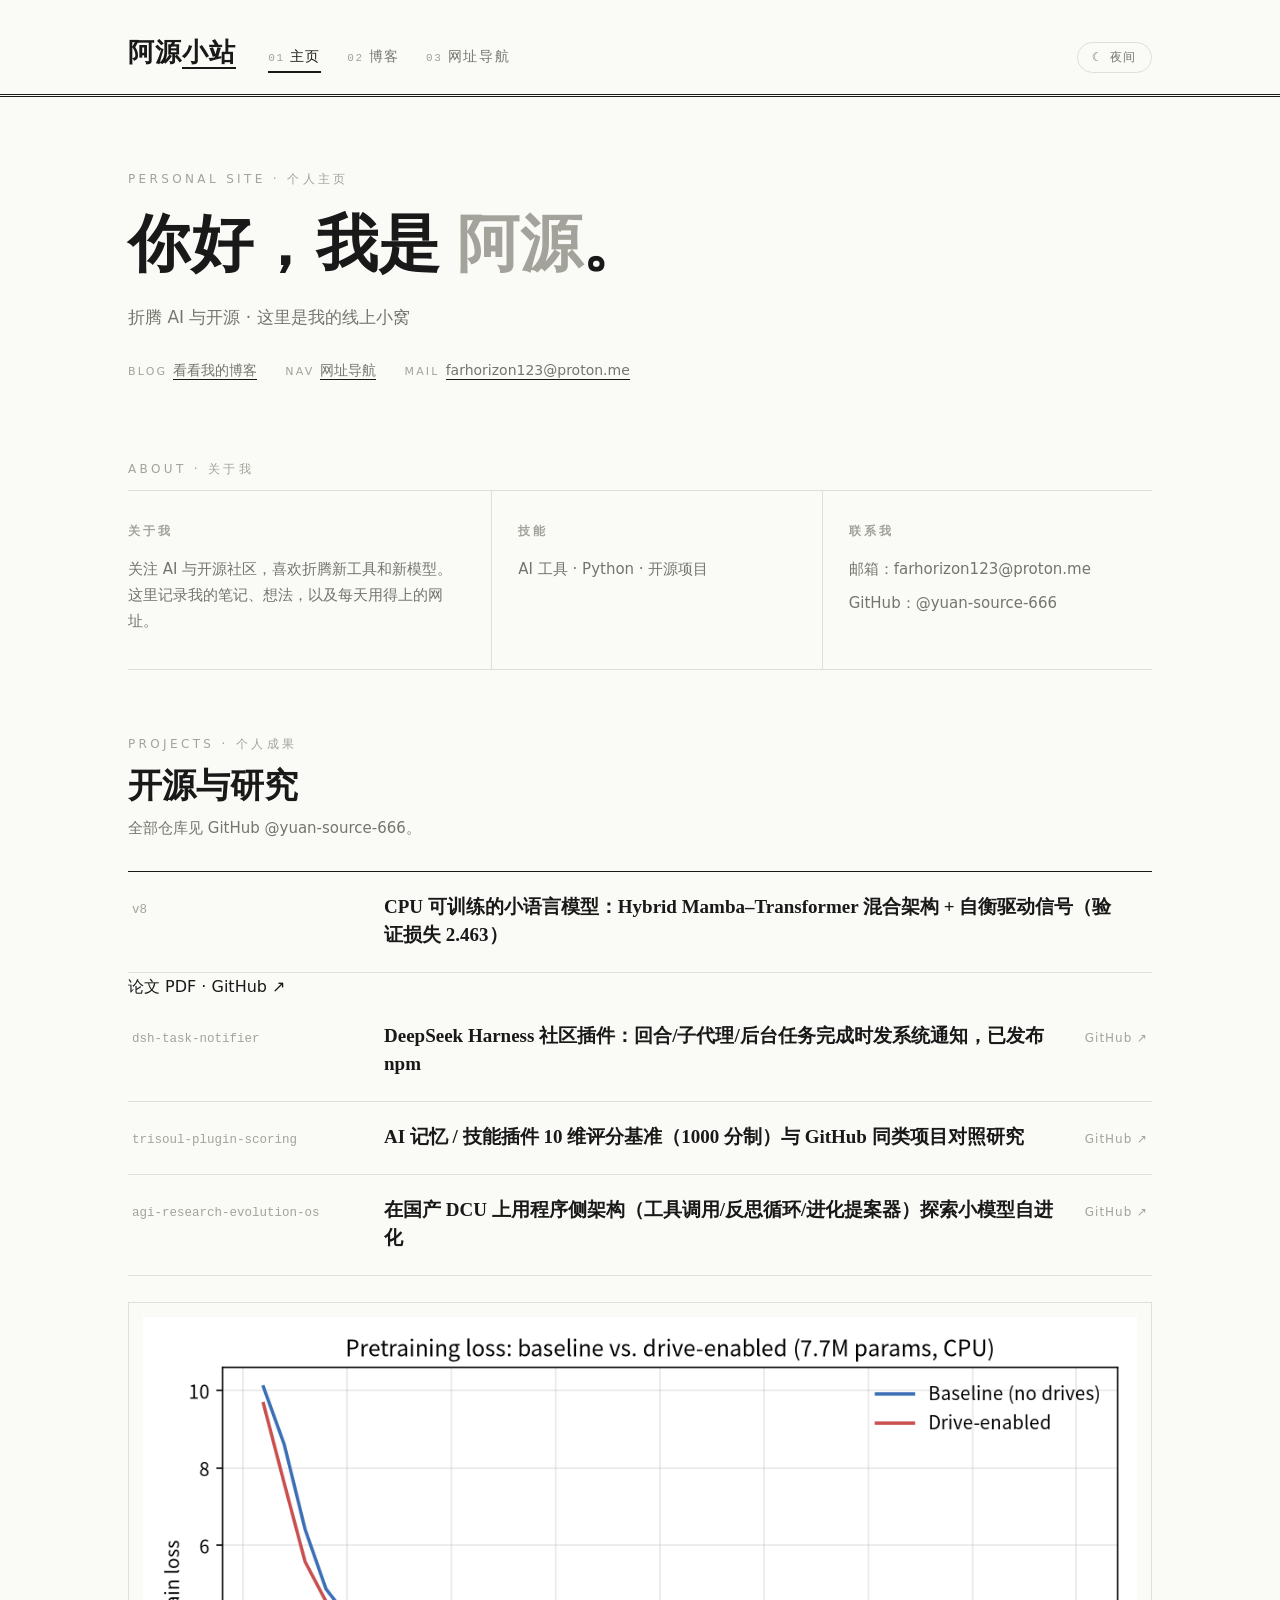
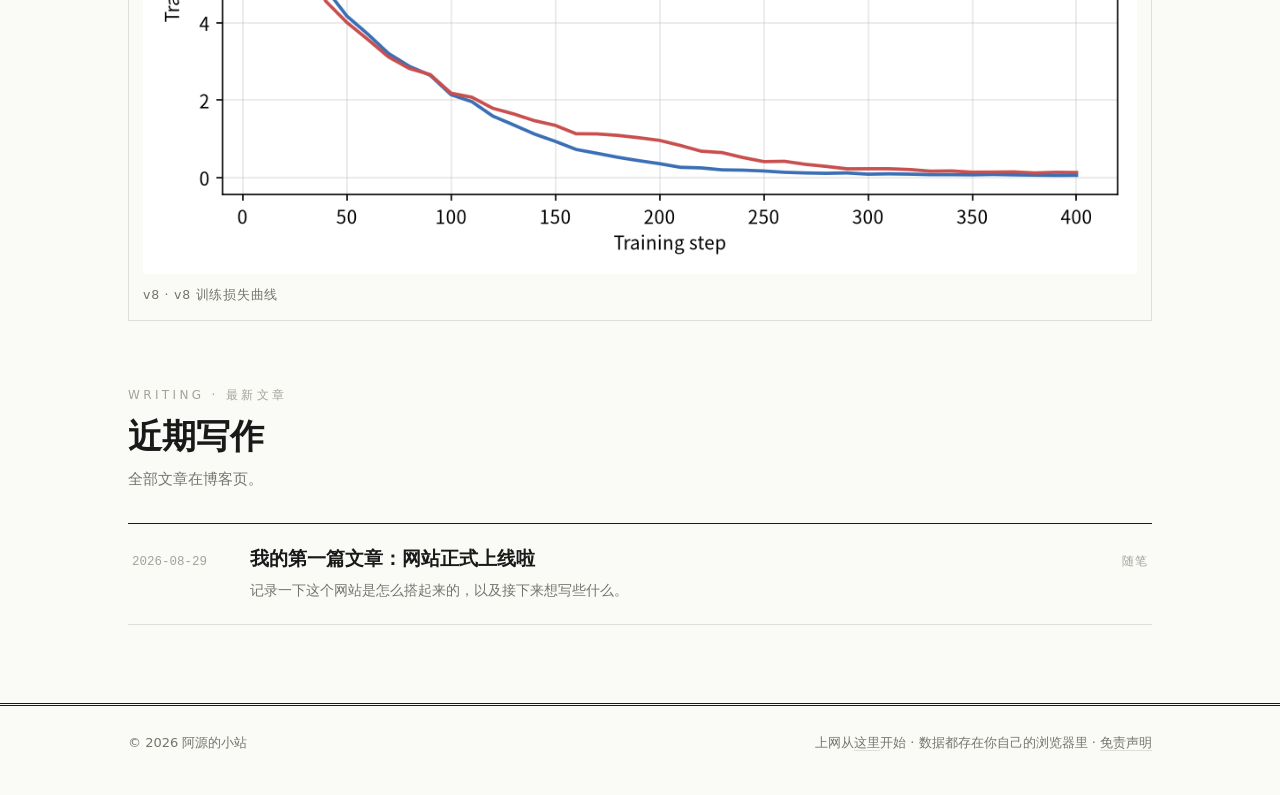
==== commit a44493ea: "新增免责声明：内容性质/AI 生成说明/外链与数据/版权（页脚全站可达）" ====
--- a/index.html
+++ b/index.html
@@ -75,7 +75,7 @@
   <footer class="site-footer">
     <div class="container">
       <span>© 2026 <span id="footer-name">我的小站</span></span>
-      <span>上网从<a href="nav.html">这里</a>开始 · 数据都存在你自己的浏览器里</span>
+      <span>上网从<a href="nav.html">这里</a>开始 · 数据都存在你自己的浏览器里 · <a href="DISCLAIMER.md">免责声明</a></span>
     </div>
   </footer>
 
